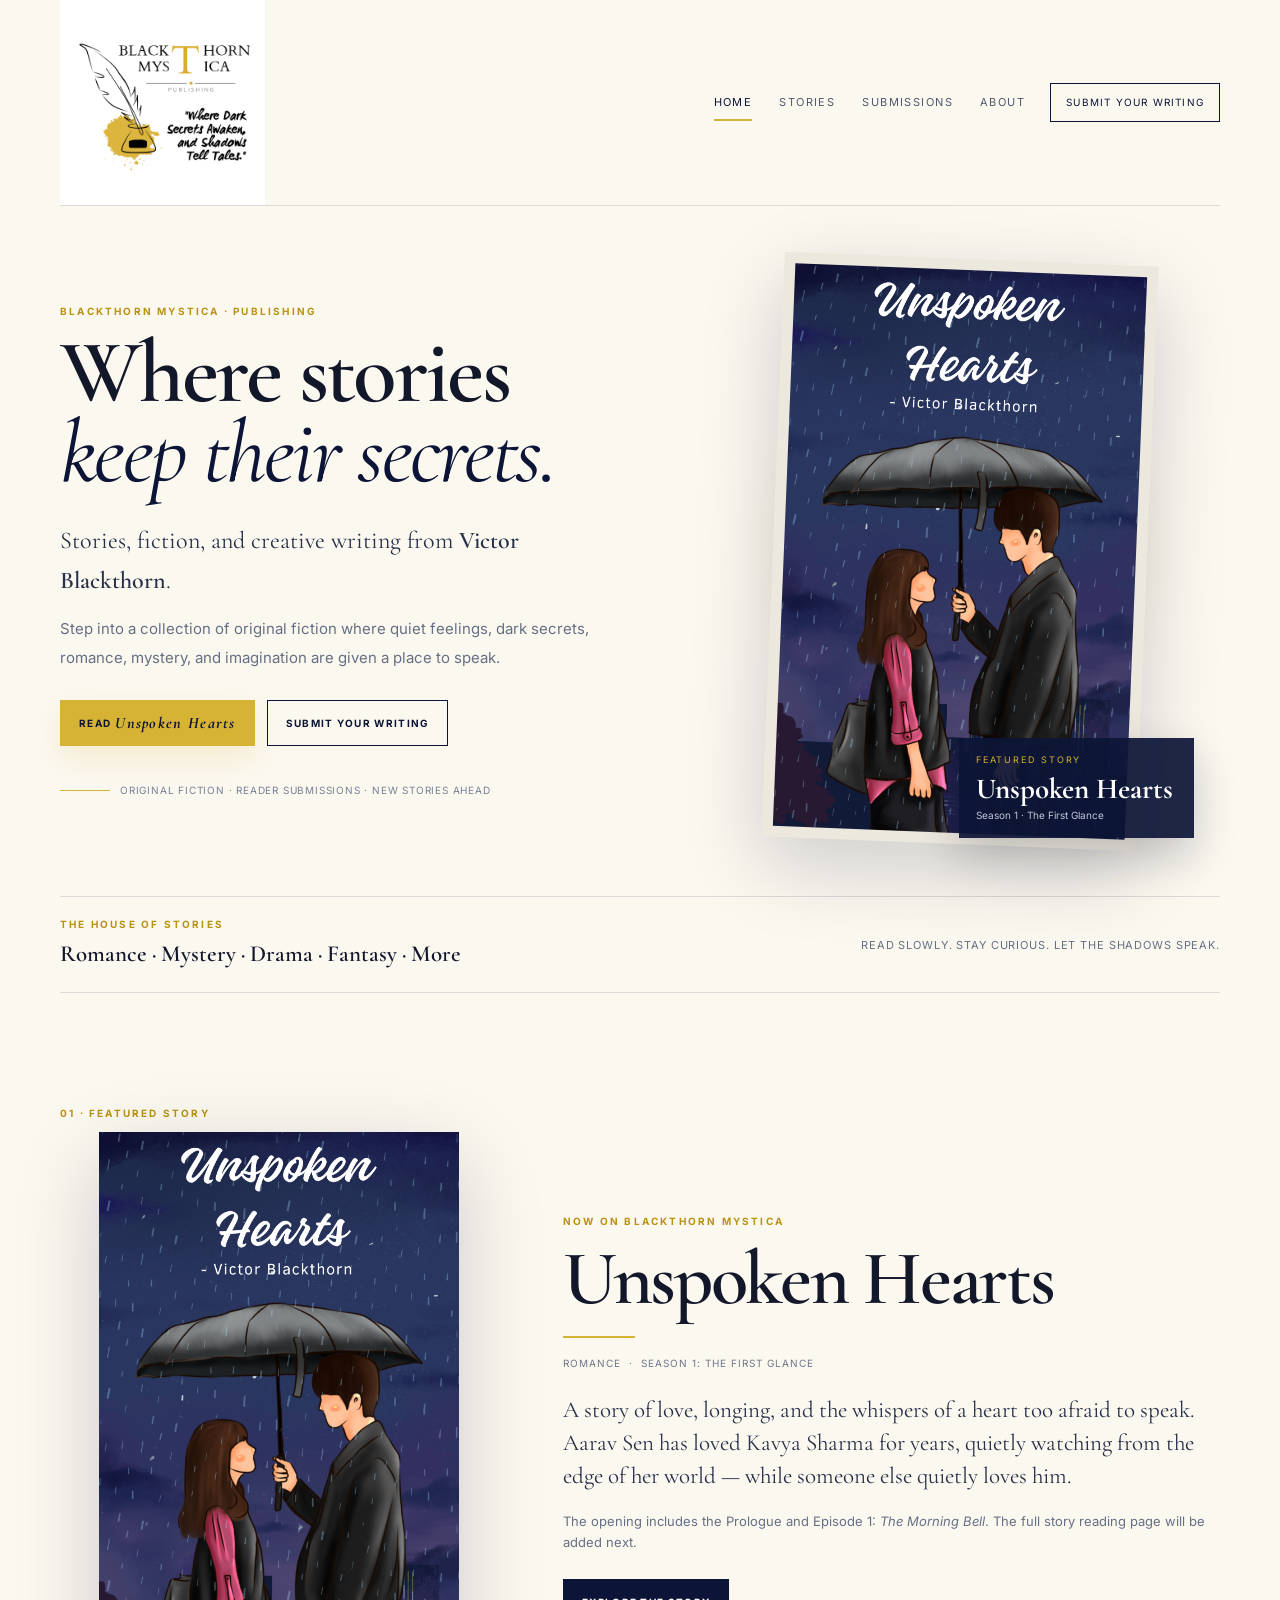
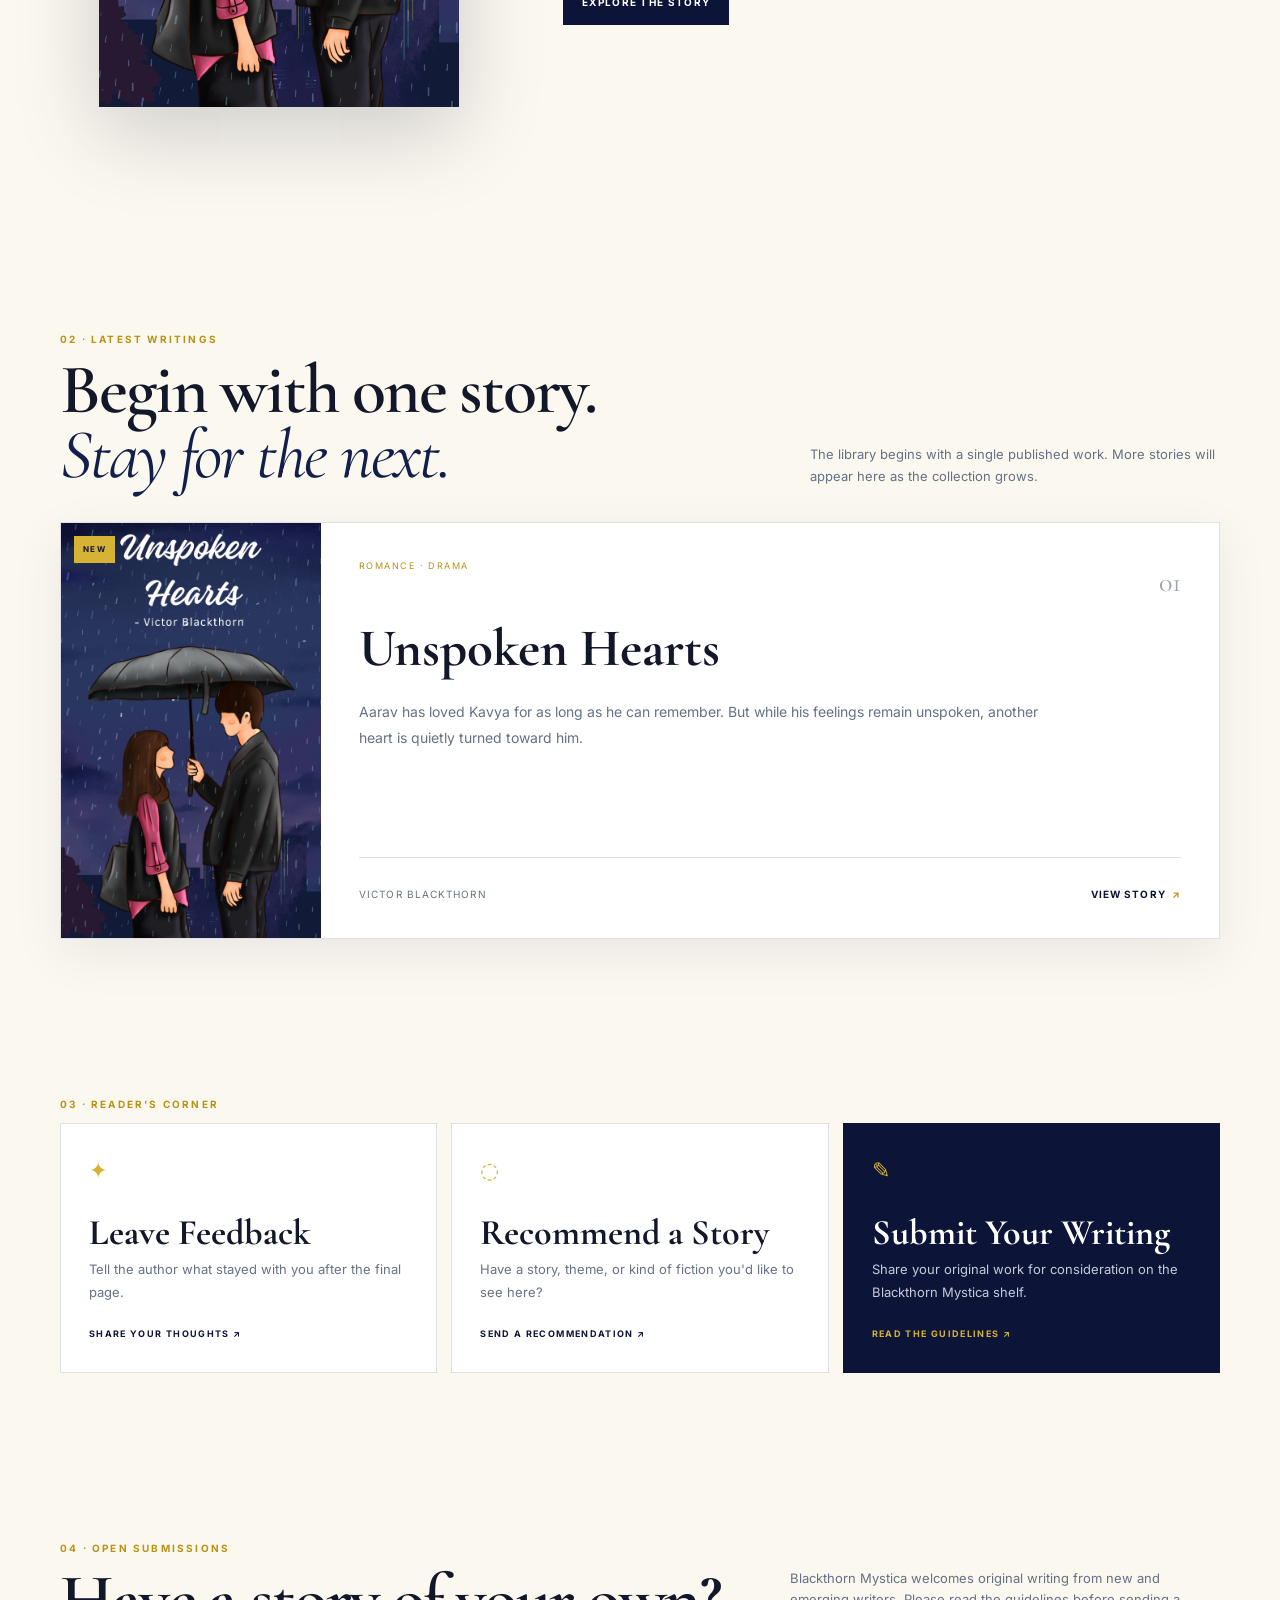
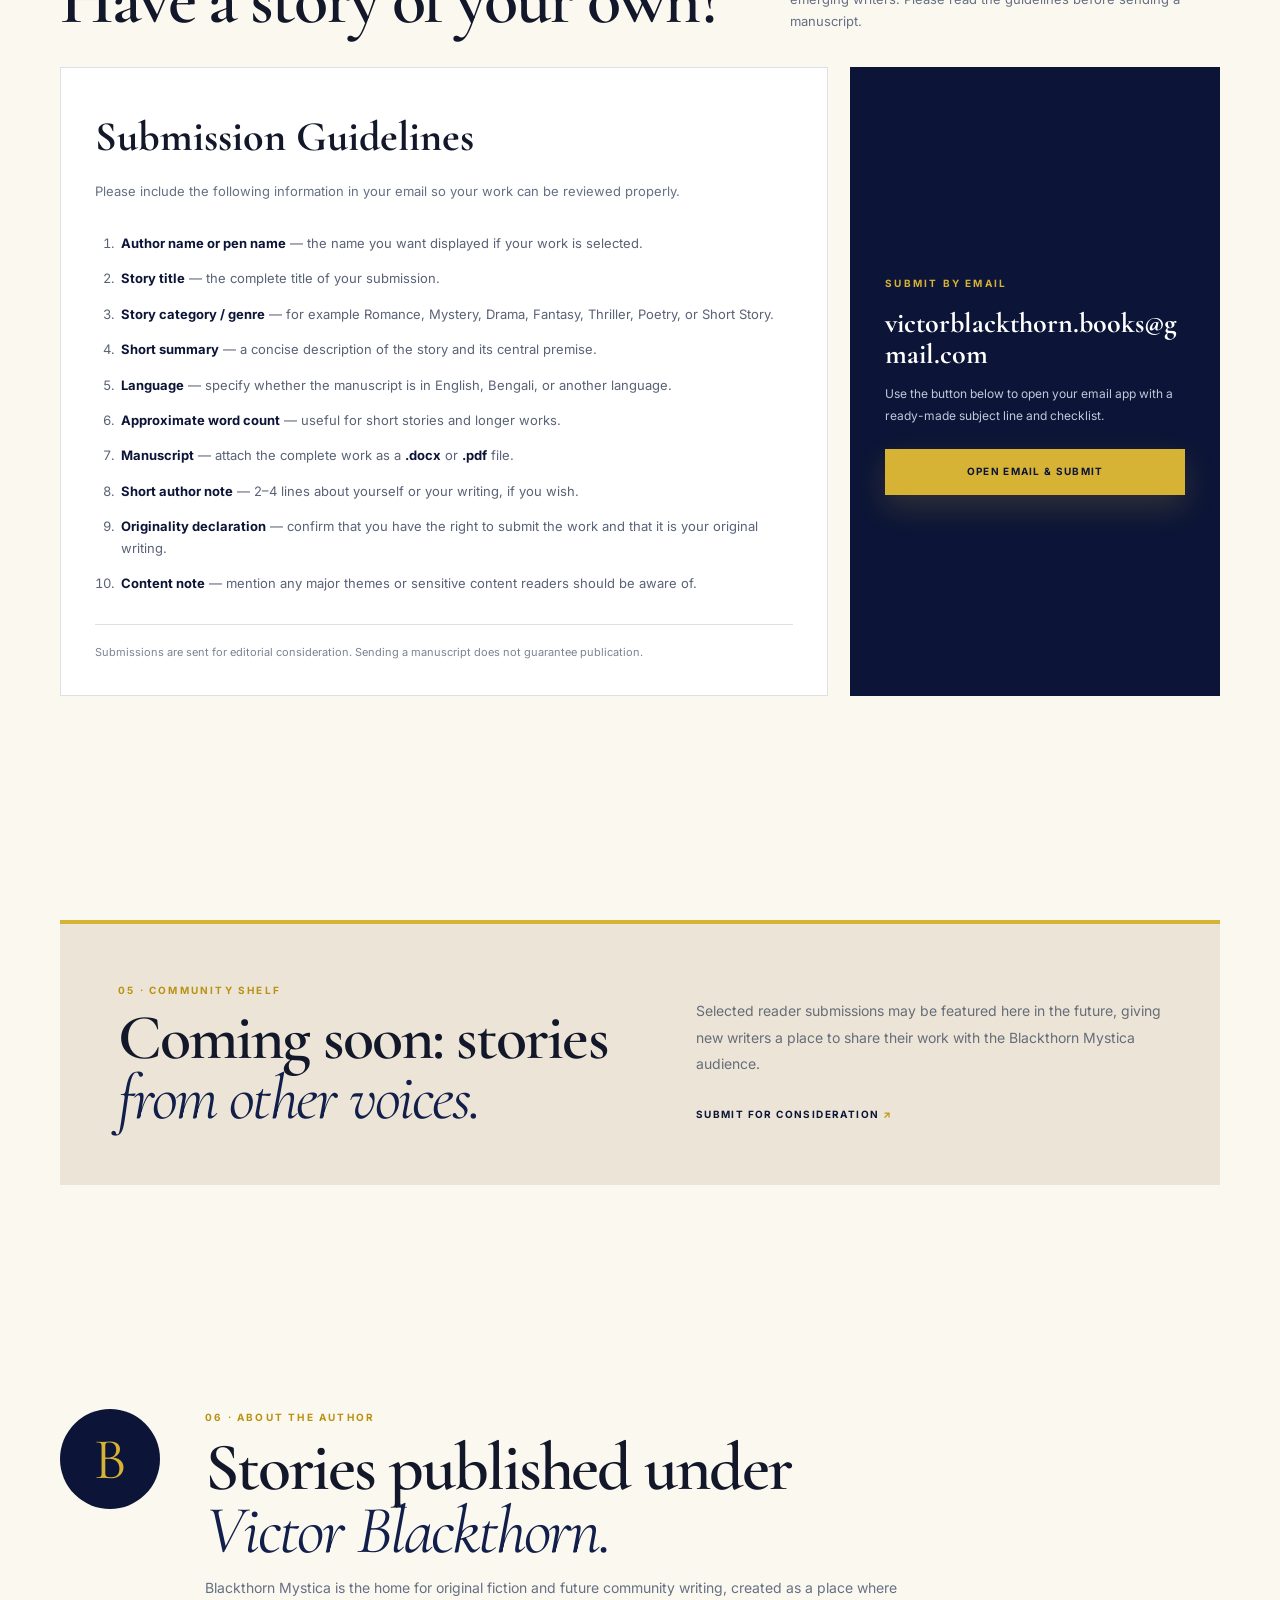
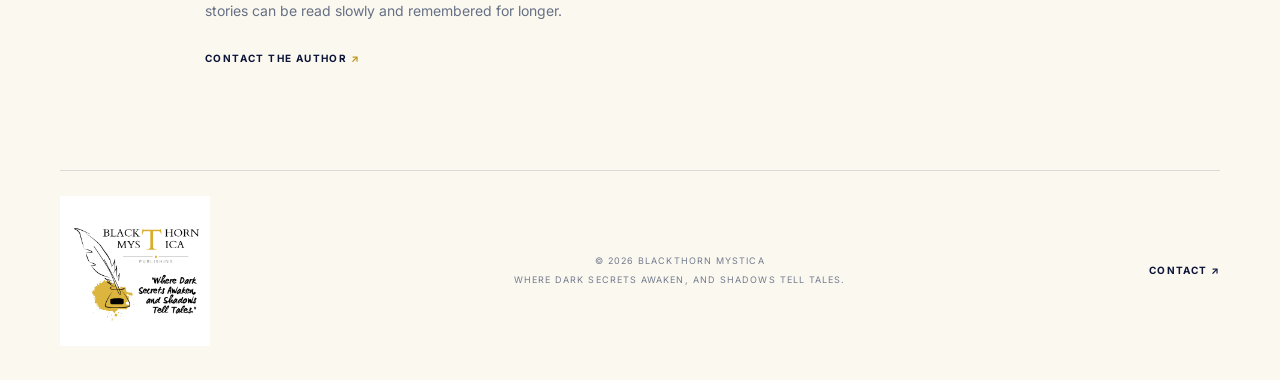
==== index.html @ 805237c1 "Update Blackthorn Mystica homepage" ====
<!DOCTYPE html>
<html lang="en">
<head>
  <meta charset="UTF-8" />
  <meta name="viewport" content="width=device-width, initial-scale=1.0" />
  <meta name="description" content="Blackthorn Mystica — original fiction, creative writing, and stories by Victor Blackthorn." />
  <meta name="theme-color" content="#0c1537" />
  <title>Blackthorn Mystica — Stories by Victor Blackthorn</title>
  <link rel="preconnect" href="https://fonts.googleapis.com">
  <link rel="preconnect" href="https://fonts.gstatic.com" crossorigin>
  <link href="https://fonts.googleapis.com/css2?family=Cinzel:wght@500;600;700&family=Cormorant+Garamond:wght@400;500;600;700&family=Inter:wght@400;500;600;700&family=Parisienne&display=swap" rel="stylesheet">
  <link rel="stylesheet" href="style.css" />
</head>
<body>
  <div class="site-shell">
    <header class="site-header" id="home">
      <a class="brand" href="#home" aria-label="Blackthorn Mystica home">
        <img src="blackthorn-mystica-logo.png" alt="Blackthorn Mystica Publishing logo" />
      </a>

      <nav class="nav" aria-label="Primary navigation">
        <a class="active" href="#home">Home</a>
        <a href="#stories">Stories</a>
        <a href="#submissions">Submissions</a>
        <a href="#about">About</a>
      </nav>

      <a class="header-cta" href="#submissions">Submit Your Writing</a>
      <button class="nav-toggle" aria-label="Open menu" aria-expanded="false">☰</button>
    </header>

    <main>
      <section class="hero section-wide">
        <div class="hero-copy">
          <p class="eyebrow">BLACKTHORN MYSTICA · PUBLISHING</p>
          <h1>Where stories<br><em>keep their secrets.</em></h1>
          <p class="hero-tagline">Stories, fiction, and creative writing from <strong>Victor Blackthorn</strong>.</p>
          <p class="hero-text">
            Step into a collection of original fiction where quiet feelings, dark secrets,
            romance, mystery, and imagination are given a place to speak.
          </p>
          <div class="hero-actions">
            <a class="button button-gold" href="#featured">Read <em>Unspoken Hearts</em></a>
            <a class="button button-outline" href="#submissions">Submit Your Writing</a>
          </div>
          <div class="hero-note">
            <span class="note-line"></span>
            <span>Original fiction · Reader submissions · New stories ahead</span>
          </div>
        </div>

        <div class="hero-cover-wrap" aria-label="Unspoken Hearts cover">
          <div class="cover-glow"></div>
          <div class="cover-frame">
            <img src="unspoken-hearts-cover.png" alt="Cover artwork for Unspoken Hearts by Victor Blackthorn" />
          </div>
          <div class="cover-caption">
            <span class="chapter-label">FEATURED STORY</span>
            <strong>Unspoken Hearts</strong>
            <span>Season 1 · The First Glance</span>
          </div>
        </div>
      </section>

      <section class="intro-strip section-wide">
        <div>
          <span class="strip-label">THE HOUSE OF STORIES</span>
          <strong>Romance · Mystery · Drama · Fantasy · More</strong>
        </div>
        <p>Read slowly. Stay curious. Let the shadows speak.</p>
      </section>

      <section class="section" id="featured">
        <div class="section-kicker">01 · Featured Story</div>
        <div class="featured-grid">
          <div class="featured-image">
            <img src="unspoken-hearts-cover.png" alt="Unspoken Hearts cover" />
          </div>
          <div class="featured-copy-block">
            <p class="eyebrow">Now on Blackthorn Mystica</p>
            <h2>Unspoken Hearts</h2>
            <div class="story-meta"><span>Romance</span><span>·</span><span>Season 1: The First Glance</span></div>
            <p class="lead">
              A story of love, longing, and the whispers of a heart too afraid to speak.
              Aarav Sen has loved Kavya Sharma for years, quietly watching from the edge of
              her world — while someone else quietly loves him.
            </p>
            <p class="small-copy">
              The opening includes the Prologue and Episode 1: <em>The Morning Bell</em>.
              The full story reading page will be added next.
            </p>
            <a class="button button-navy" href="#stories">Explore the story</a>
          </div>
        </div>
      </section>

      <section class="section" id="stories">
        <div class="section-heading">
          <div>
            <div class="section-kicker">02 · Latest Writings</div>
            <h2>Begin with one story.<br><em>Stay for the next.</em></h2>
          </div>
          <p class="section-intro">The library begins with a single published work. More stories will appear here as the collection grows.</p>
        </div>

        <article class="story-card">
          <div class="story-card-image">
            <img src="unspoken-hearts-cover.png" alt="Unspoken Hearts cover" />
            <span class="new-badge">NEW</span>
          </div>
          <div class="story-card-content">
            <div class="story-card-top">
              <span class="genre-pill">Romance · Drama</span>
              <span class="story-index">01</span>
            </div>
            <h3>Unspoken Hearts</h3>
            <p class="story-card-summary">
              Aarav has loved Kavya for as long as he can remember. But while his feelings remain
              unspoken, another heart is quietly turned toward him.
            </p>
            <div class="story-card-bottom">
              <span>Victor Blackthorn</span>
              <a href="#featured" class="read-link">View story <span>↗</span></a>
            </div>
          </div>
        </article>
      </section>

      <section class="reader-corner section">
        <div class="section-kicker">03 · Reader's Corner</div>
        <div class="corner-grid">
          <a class="corner-card" href="#submissions">
            <span class="corner-icon">✦</span>
            <h3>Leave Feedback</h3>
            <p>Tell the author what stayed with you after the final page.</p>
            <span class="corner-link">Share your thoughts ↗</span>
          </a>
          <a class="corner-card" href="mailto:victorblackthorn.books@gmail.com?subject=Story Recommendation — Blackthorn Mystica">
            <span class="corner-icon">◌</span>
            <h3>Recommend a Story</h3>
            <p>Have a story, theme, or kind of fiction you'd like to see here?</p>
            <span class="corner-link">Send a recommendation ↗</span>
          </a>
          <a class="corner-card featured-corner" href="#submissions">
            <span class="corner-icon">✎</span>
            <h3>Submit Your Writing</h3>
            <p>Share your original work for consideration on the Blackthorn Mystica shelf.</p>
            <span class="corner-link">Read the guidelines ↗</span>
          </a>
        </div>
      </section>

      <section class="submission-section section" id="submissions">
        <div class="submission-heading">
          <div>
            <div class="section-kicker">04 · Open Submissions</div>
            <h2>Have a story of your own?</h2>
          </div>
          <p>Blackthorn Mystica welcomes original writing from new and emerging writers. Please read the guidelines before sending a manuscript.</p>
        </div>

        <div class="submission-panel">
          <div class="guidelines">
            <h3>Submission Guidelines</h3>
            <p class="guidelines-intro">Please include the following information in your email so your work can be reviewed properly.</p>
            <ol>
              <li><strong>Author name or pen name</strong> — the name you want displayed if your work is selected.</li>
              <li><strong>Story title</strong> — the complete title of your submission.</li>
              <li><strong>Story category / genre</strong> — for example Romance, Mystery, Drama, Fantasy, Thriller, Poetry, or Short Story.</li>
              <li><strong>Short summary</strong> — a concise description of the story and its central premise.</li>
              <li><strong>Language</strong> — specify whether the manuscript is in English, Bengali, or another language.</li>
              <li><strong>Approximate word count</strong> — useful for short stories and longer works.</li>
              <li><strong>Manuscript</strong> — attach the complete work as a <strong>.docx</strong> or <strong>.pdf</strong> file.</li>
              <li><strong>Short author note</strong> — 2–4 lines about yourself or your writing, if you wish.</li>
              <li><strong>Originality declaration</strong> — confirm that you have the right to submit the work and that it is your original writing.</li>
              <li><strong>Content note</strong> — mention any major themes or sensitive content readers should be aware of.</li>
            </ol>
            <p class="submission-note">Submissions are sent for editorial consideration. Sending a manuscript does not guarantee publication.</p>
          </div>
          <div class="submission-action">
            <div class="mail-card">
              <span class="mail-label">SUBMIT BY EMAIL</span>
              <strong>victorblackthorn.books@gmail.com</strong>
              <p>Use the button below to open your email app with a ready-made subject line and checklist.</p>
              <a class="button button-gold wide" href="mailto:victorblackthorn.books@gmail.com?subject=Story Submission — Blackthorn Mystica&body=Author / Pen Name:%0D%0AStory Title:%0D%0AGenre / Category:%0D%0ALanguage:%0D%0AApprox. Word Count:%0D%0AShort Summary:%0D%0AShort Author Note:%0D%0AOriginality Declaration: I confirm that this is my original work and that I have the right to submit it.%0D%0AContent Note (if applicable):%0D%0A%0D%0AAttachment: Please attach your complete manuscript as a DOCX or PDF file.">Open Email & Submit</a>
            </div>
          </div>
        </div>
      </section>

      <section class="community section">
        <div class="community-card">
          <div>
            <div class="section-kicker">05 · Community Shelf</div>
            <h2>Coming soon: stories<br><em>from other voices.</em></h2>
          </div>
          <div>
            <p>
              Selected reader submissions may be featured here in the future, giving new writers
              a place to share their work with the Blackthorn Mystica audience.
            </p>
            <a class="text-link-dark" href="#submissions">Submit for consideration <span>↗</span></a>
          </div>
        </div>
      </section>

      <section class="about-section section" id="about">
        <div class="about-mark">B</div>
        <div>
          <div class="section-kicker">06 · About the Author</div>
          <h2>Stories published under<br><em>Victor Blackthorn.</em></h2>
          <p>
            Blackthorn Mystica is the home for original fiction and future community writing,
            created as a place where stories can be read slowly and remembered for longer.
          </p>
          <a class="text-link-dark" href="mailto:victorblackthorn.books@gmail.com">Contact the author <span>↗</span></a>
        </div>
      </section>
    </main>

    <footer class="footer section-wide">
      <div class="footer-brand">
        <img src="blackthorn-mystica-logo.png" alt="Blackthorn Mystica" />
      </div>
      <div class="footer-copy">
        <span>© <span id="year"></span> Blackthorn Mystica</span>
        <span>Where dark secrets awaken, and shadows tell tales.</span>
      </div>
      <a href="mailto:victorblackthorn.books@gmail.com">Contact ↗</a>
    </footer>
  </div>

  <script src="script.js"></script>
</body>
</html>
---- style.css ----
:root {
  --navy: #0c1537;
  --navy-2: #121f4b;
  --navy-3: #17275b;
  --gold: #d6b235;
  --gold-deep: #b99213;
  --cream: #f6f1e5;
  --paper: #fbf8f0;
  --ink: #13172a;
  --muted: #667084;
  --line: rgba(12, 21, 55, 0.13);
  --white: #fffdfa;
  --shadow: 0 26px 80px rgba(8, 13, 35, 0.18);
  --serif: "Cormorant Garamond", Georgia, serif;
  --sans: "Inter", Arial, sans-serif;
  --display: "Cinzel", Georgia, serif;
  --script: "Parisienne", cursive;
}

* { box-sizing: border-box; }
html { scroll-behavior: smooth; }
body {
  margin: 0;
  background: var(--paper);
  color: var(--ink);
  font-family: var(--sans);
  line-height: 1.65;
}
img { max-width: 100%; display: block; }
a { color: inherit; text-decoration: none; }
button, input { font: inherit; }

.site-shell { min-height: 100vh; overflow-x: hidden; }
.section-wide, .section { width: min(1160px, calc(100% - 40px)); margin-inline: auto; }
.section { padding-block: 112px; }

.site-header {
  width: min(1160px, calc(100% - 40px));
  margin: 0 auto;
  min-height: 92px;
  display: flex;
  align-items: center;
  gap: 25px;
  border-bottom: 1px solid var(--line);
}
.brand { width: 205px; flex: 0 0 205px; }
.brand img { width: 100%; height: auto; }
.nav { margin-left: auto; display: flex; gap: 27px; align-items: center; }
.nav a {
  position: relative;
  padding: 9px 0;
  font-size: 11px;
  letter-spacing: .13em;
  text-transform: uppercase;
  color: #50596d;
}
.nav a::after {
  content: ""; position: absolute; left: 0; bottom: 0; width: 0; height: 2px;
  background: var(--gold); transition: width .2s ease;
}
.nav a:hover::after, .nav a.active::after { width: 100%; }
.nav a.active { color: var(--navy); }
.header-cta {
  border: 1px solid var(--navy); color: var(--navy); padding: 10px 15px; font-size: 10px;
  letter-spacing: .12em; text-transform: uppercase; transition: .2s ease;
}
.header-cta:hover { background: var(--navy); color: white; }
.nav-toggle { display: none; margin-left: auto; border: 0; background: none; color: var(--navy); font-size: 25px; cursor: pointer; }

.hero {
  min-height: 690px;
  display: grid;
  grid-template-columns: 1.05fr .95fr;
  gap: 65px;
  align-items: center;
}
.hero-copy { padding-block: 70px; }
.eyebrow, .section-kicker, .strip-label, .mail-label {
  font-size: 10px; font-weight: 700; letter-spacing: .22em; text-transform: uppercase;
}
.eyebrow { color: var(--gold-deep); margin: 0 0 13px; }
.hero h1 {
  margin: 0;
  max-width: 700px;
  font-family: var(--serif);
  font-size: clamp(58px, 7vw, 94px);
  font-weight: 600;
  line-height: .9;
  letter-spacing: -.03em;
}
.hero h1 em { color: var(--navy); font-weight: 400; }
.hero-tagline { margin: 27px 0 0; font-family: var(--serif); font-size: 24px; color: #28304a; }
.hero-tagline strong { font-weight: 600; }
.hero-text { margin: 15px 0 0; max-width: 650px; color: var(--muted); font-size: 15px; line-height: 1.9; }
.hero-actions { display: flex; flex-wrap: wrap; gap: 12px; margin-top: 28px; }
.button {
  display: inline-flex; align-items: center; justify-content: center; min-height: 46px; padding: 0 18px;
  border: 1px solid transparent; font-size: 10px; font-weight: 700; letter-spacing: .13em;
  text-transform: uppercase; transition: transform .2s ease, box-shadow .2s ease, background .2s ease;
}
.button:hover { transform: translateY(-2px); }
.button em { font-family: var(--serif); text-transform: none; font-size: 16px; margin-left: 4px; }
.button-gold { background: var(--gold); color: var(--navy); box-shadow: 0 12px 30px rgba(214,178,53,.18); }
.button-gold:hover { background: #e4c34c; box-shadow: 0 16px 36px rgba(214,178,53,.25); }
.button-outline { border-color: var(--navy); color: var(--navy); background: transparent; }
.button-outline:hover { background: var(--navy); color: white; }
.button-navy { background: var(--navy); color: white; }
.wide { width: 100%; }
.hero-note { margin-top: 36px; display: flex; align-items: center; gap: 10px; color: #788093; font-size: 10px; letter-spacing: .08em; text-transform: uppercase; }
.note-line { width: 50px; height: 1px; background: var(--gold); }

.hero-cover-wrap { position: relative; display: grid; place-items: center; min-height: 610px; }
.cover-glow {
  position: absolute; width: 460px; height: 520px; background: radial-gradient(circle, rgba(214,178,53,.22), transparent 64%);
}
.cover-frame {
  position: relative; width: min(375px, 72%); transform: rotate(2.3deg);
  padding: 11px; background: #ede8dd; box-shadow: var(--shadow);
}
.cover-frame img { width: 100%; aspect-ratio: 1283 / 2048; object-fit: cover; }
.cover-caption {
  position: absolute; right: 5%; bottom: 18px; width: 235px; padding: 15px 17px;
  background: rgba(12,21,55,.92); color: white; box-shadow: 0 18px 45px rgba(8,13,35,.2);
}
.chapter-label { display: block; color: var(--gold); font-size: 9px; letter-spacing: .2em; }
.cover-caption strong { display: block; margin-top: 6px; font-family: var(--serif); font-size: 29px; line-height: 1; }
.cover-caption span:last-child { display: block; margin-top: 4px; color: #bdc6da; font-size: 10px; }

.intro-strip {
  display: flex; align-items: center; justify-content: space-between; gap: 40px;
  padding: 19px 0; border-top: 1px solid var(--line); border-bottom: 1px solid var(--line);
}
.strip-label { display: block; color: var(--gold-deep); margin-bottom: 3px; }
.intro-strip strong { font-family: var(--serif); font-size: 23px; font-weight: 600; }
.intro-strip p { margin: 0; color: var(--muted); font-size: 11px; letter-spacing: .08em; text-transform: uppercase; text-align: right; }

.section-kicker { color: var(--gold-deep); margin-bottom: 10px; }
.featured-grid { display: grid; grid-template-columns: .8fr 1.2fr; gap: 65px; align-items: center; }
.featured-image { width: min(100%, 360px); margin-inline: auto; box-shadow: var(--shadow); }
.featured-image img { width: 100%; }
.featured-copy-block h2, .section-heading h2, .submission-heading h2, .community h2, .about-section h2 {
  margin: 0; font-family: var(--serif); font-weight: 600; line-height: .93; letter-spacing: -.03em;
}
.featured-copy-block h2 { font-size: clamp(58px, 6vw, 82px); }
.featured-copy-block h2::after {
  content: ""; display: block; width: 72px; height: 2px; margin: 22px 0 17px; background: var(--gold);
}
.story-meta { display: flex; gap: 8px; align-items: center; flex-wrap: wrap; color: #6e7689; font-size: 10px; text-transform: uppercase; letter-spacing: .1em; }
.lead { margin: 22px 0 0; font-family: var(--serif); font-size: 23px; line-height: 1.45; color: #29314a; max-width: 700px; }
.small-copy { color: var(--muted); font-size: 13px; max-width: 700px; margin: 17px 0 26px; }

.section-heading { display: flex; justify-content: space-between; align-items: end; gap: 40px; margin-bottom: 35px; }
.section-heading h2 { font-size: clamp(50px, 5.5vw, 70px); }
.section-heading h2 em, .community h2 em, .about-section h2 em { color: var(--navy-2); font-weight: 400; }
.section-intro { max-width: 410px; margin: 0; color: var(--muted); font-size: 13px; }
.story-card {
  display: grid; grid-template-columns: 260px 1fr; background: white; border: 1px solid var(--line); box-shadow: 0 15px 50px rgba(12,21,55,.07);
}
.story-card-image { position: relative; background: var(--navy); }
.story-card-image img { width: 100%; height: 100%; object-fit: cover; }
.new-badge { position: absolute; top: 13px; left: 13px; padding: 7px 9px; background: var(--gold); color: var(--navy); font-size: 8px; font-weight: 700; letter-spacing: .18em; }
.story-card-content { padding: 36px 38px; display: flex; flex-direction: column; min-height: 360px; }
.story-card-top { display: flex; justify-content: space-between; gap: 15px; }
.genre-pill { color: var(--gold-deep); font-size: 9px; text-transform: uppercase; letter-spacing: .16em; }
.story-index { color: #9ba2b1; font-family: var(--serif); font-size: 28px; }
.story-card h3 { margin: 20px 0 12px; font-family: var(--serif); font-size: 53px; line-height: .9; }
.story-card-summary { max-width: 690px; color: var(--muted); font-size: 14px; line-height: 1.85; }
.story-card-bottom { margin-top: auto; padding-top: 28px; border-top: 1px solid var(--line); display: flex; justify-content: space-between; align-items: center; gap: 15px; color: #6a7283; font-size: 10px; text-transform: uppercase; letter-spacing: .11em; }
.read-link { color: var(--navy); font-weight: 700; }
.read-link span { color: var(--gold-deep); margin-left: 3px; }

.reader-corner { padding-top: 45px; }
.corner-grid { display: grid; grid-template-columns: repeat(3, 1fr); gap: 14px; }
.corner-card { min-height: 240px; padding: 28px; border: 1px solid var(--line); background: white; transition: .2s ease; }
.corner-card:hover { transform: translateY(-4px); box-shadow: 0 18px 48px rgba(12,21,55,.08); }
.corner-card.featured-corner { background: var(--navy); color: white; border-color: var(--navy); }
.corner-icon { display: block; color: var(--gold); font-size: 22px; }
.corner-card h3 { margin: 28px 0 8px; font-family: var(--serif); font-size: 36px; line-height: .95; }
.corner-card p { margin: 0; color: #687186; font-size: 13px; line-height: 1.75; }
.featured-corner p { color: #c5cada; }
.corner-link { display: inline-block; margin-top: 23px; color: var(--navy); font-size: 9px; text-transform: uppercase; letter-spacing: .15em; font-weight: 700; }
.featured-corner .corner-link { color: var(--gold); }

.submission-section { padding-top: 55px; }
.submission-heading { display: flex; justify-content: space-between; gap: 40px; align-items: end; }
.submission-heading h2 { font-size: clamp(53px, 5.5vw, 72px); }
.submission-heading > p { max-width: 430px; color: var(--muted); font-size: 13px; margin: 0; }
.submission-panel { margin-top: 35px; display: grid; grid-template-columns: 1.35fr .65fr; gap: 22px; }
.guidelines, .submission-action { border: 1px solid var(--line); background: white; }
.guidelines { padding: 34px; }
.guidelines h3 { margin: 0; font-family: var(--serif); font-size: 42px; }
.guidelines-intro { color: var(--muted); margin: 10px 0 23px; font-size: 13px; }
.guidelines ol { margin: 0; padding-left: 22px; }
.guidelines li { padding: 7px 0 7px 4px; color: #596276; font-size: 13px; }
.guidelines strong { color: var(--navy); }
.submission-note { margin: 22px 0 0; padding-top: 18px; border-top: 1px solid var(--line); color: #7b8391; font-size: 11px; }
.submission-action { background: var(--navy); color: white; padding: 34px; display: flex; align-items: center; }
.mail-card { width: 100%; }
.mail-label { color: var(--gold); }
.mail-card strong { display: block; margin-top: 13px; font-family: var(--serif); font-size: 28px; line-height: 1.1; overflow-wrap: anywhere; }
.mail-card p { margin: 14px 0 22px; color: #c1c8da; font-size: 12px; line-height: 1.8; }

.community-card {
  display: grid; grid-template-columns: 1fr .9fr; gap: 60px; align-items: center;
  padding: 58px; background: #ece5d7; border-top: 4px solid var(--gold);
}
.community h2 { font-size: clamp(50px, 5vw, 68px); }
.community-card > div:last-child p { color: #666d78; font-size: 14px; line-height: 1.9; }
.text-link-dark { display: inline-block; margin-top: 14px; font-size: 10px; font-weight: 700; letter-spacing: .14em; text-transform: uppercase; color: var(--navy); }
.text-link-dark span { color: var(--gold-deep); }

.about-section { display: grid; grid-template-columns: 110px 1fr; gap: 35px; align-items: start; padding-bottom: 100px; }
.about-mark { width: 100px; height: 100px; border-radius: 50%; background: var(--navy); color: var(--gold); display: grid; place-items: center; font-family: var(--serif); font-size: 58px; }
.about-section h2 { font-size: clamp(52px, 5.3vw, 72px); }
.about-section p { max-width: 700px; color: var(--muted); font-size: 14px; }

.footer { padding-block: 25px 34px; border-top: 1px solid var(--line); display: flex; justify-content: space-between; align-items: center; gap: 25px; }
.footer-brand { width: 150px; }
.footer-copy { display: flex; flex-direction: column; gap: 4px; color: #737b8d; font-size: 9px; letter-spacing: .12em; text-transform: uppercase; text-align: center; }
.footer > a { color: var(--navy); font-size: 10px; text-transform: uppercase; letter-spacing: .12em; font-weight: 700; }

@media (max-width: 980px) {
  .site-header { position: relative; }
  .nav { display: none; position: absolute; left: 0; right: 0; top: 100%; z-index: 20; padding: 18px; border: 1px solid var(--line); background: var(--paper); flex-direction: column; align-items: stretch; gap: 3px; }
  .nav.open { display: flex; }
  .nav a { padding: 12px; }
  .header-cta { display: none; }
  .nav-toggle { display: block; }
  .hero { grid-template-columns: 1fr; padding-top: 45px; }
  .hero-cover-wrap { min-height: 560px; }
  .featured-grid { grid-template-columns: .75fr 1.25fr; gap: 40px; }
  .submission-panel { grid-template-columns: 1fr; }
  .story-card { grid-template-columns: 220px 1fr; }
}

@media (max-width: 700px) {
  .section-wide, .section, .site-header { width: min(100% - 28px, 1160px); }
  .section { padding-block: 78px; }
  .brand { width: 160px; flex-basis: 160px; }
  .hero { min-height: auto; gap: 15px; }
  .hero h1 { font-size: 55px; }
  .hero-tagline { font-size: 20px; }
  .hero-cover-wrap { min-height: 500px; }
  .cover-frame { width: 70%; }
  .cover-caption { width: 205px; right: 0; bottom: 3px; }
  .intro-strip, .section-heading, .submission-heading, .community-card { grid-template-columns: 1fr; display: grid; }
  .intro-strip p { text-align: left; }
  .featured-grid, .story-card, .corner-grid, .about-section { grid-template-columns: 1fr; }
  .featured-image { width: min(100%, 330px); }
  .story-card-image { max-height: 430px; }
  .story-card-content { min-height: auto; }
  .story-card h3 { font-size: 48px; }
  .community-card { gap: 12px; padding: 34px 27px; }
  .about-section { gap: 18px; }
  .footer { flex-direction: column; align-items: flex-start; }
  .footer-copy { text-align: left; }
}
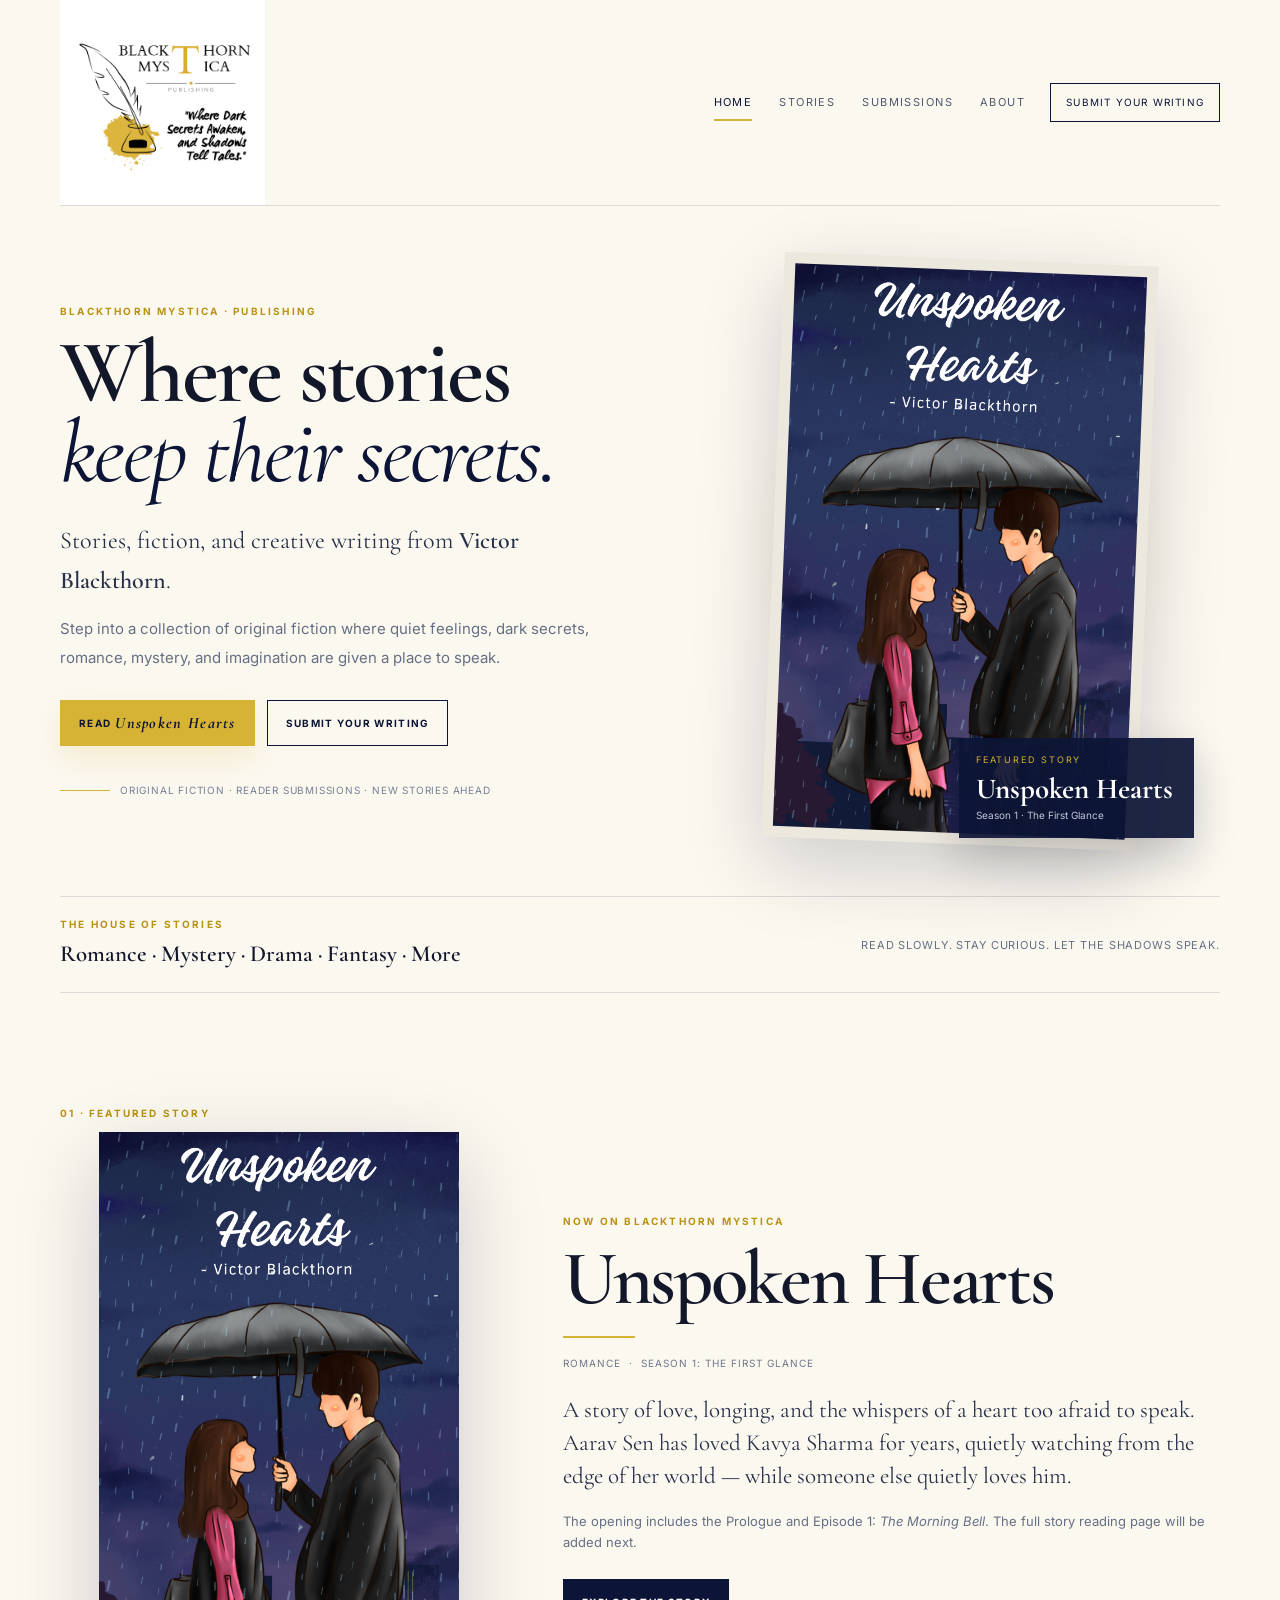
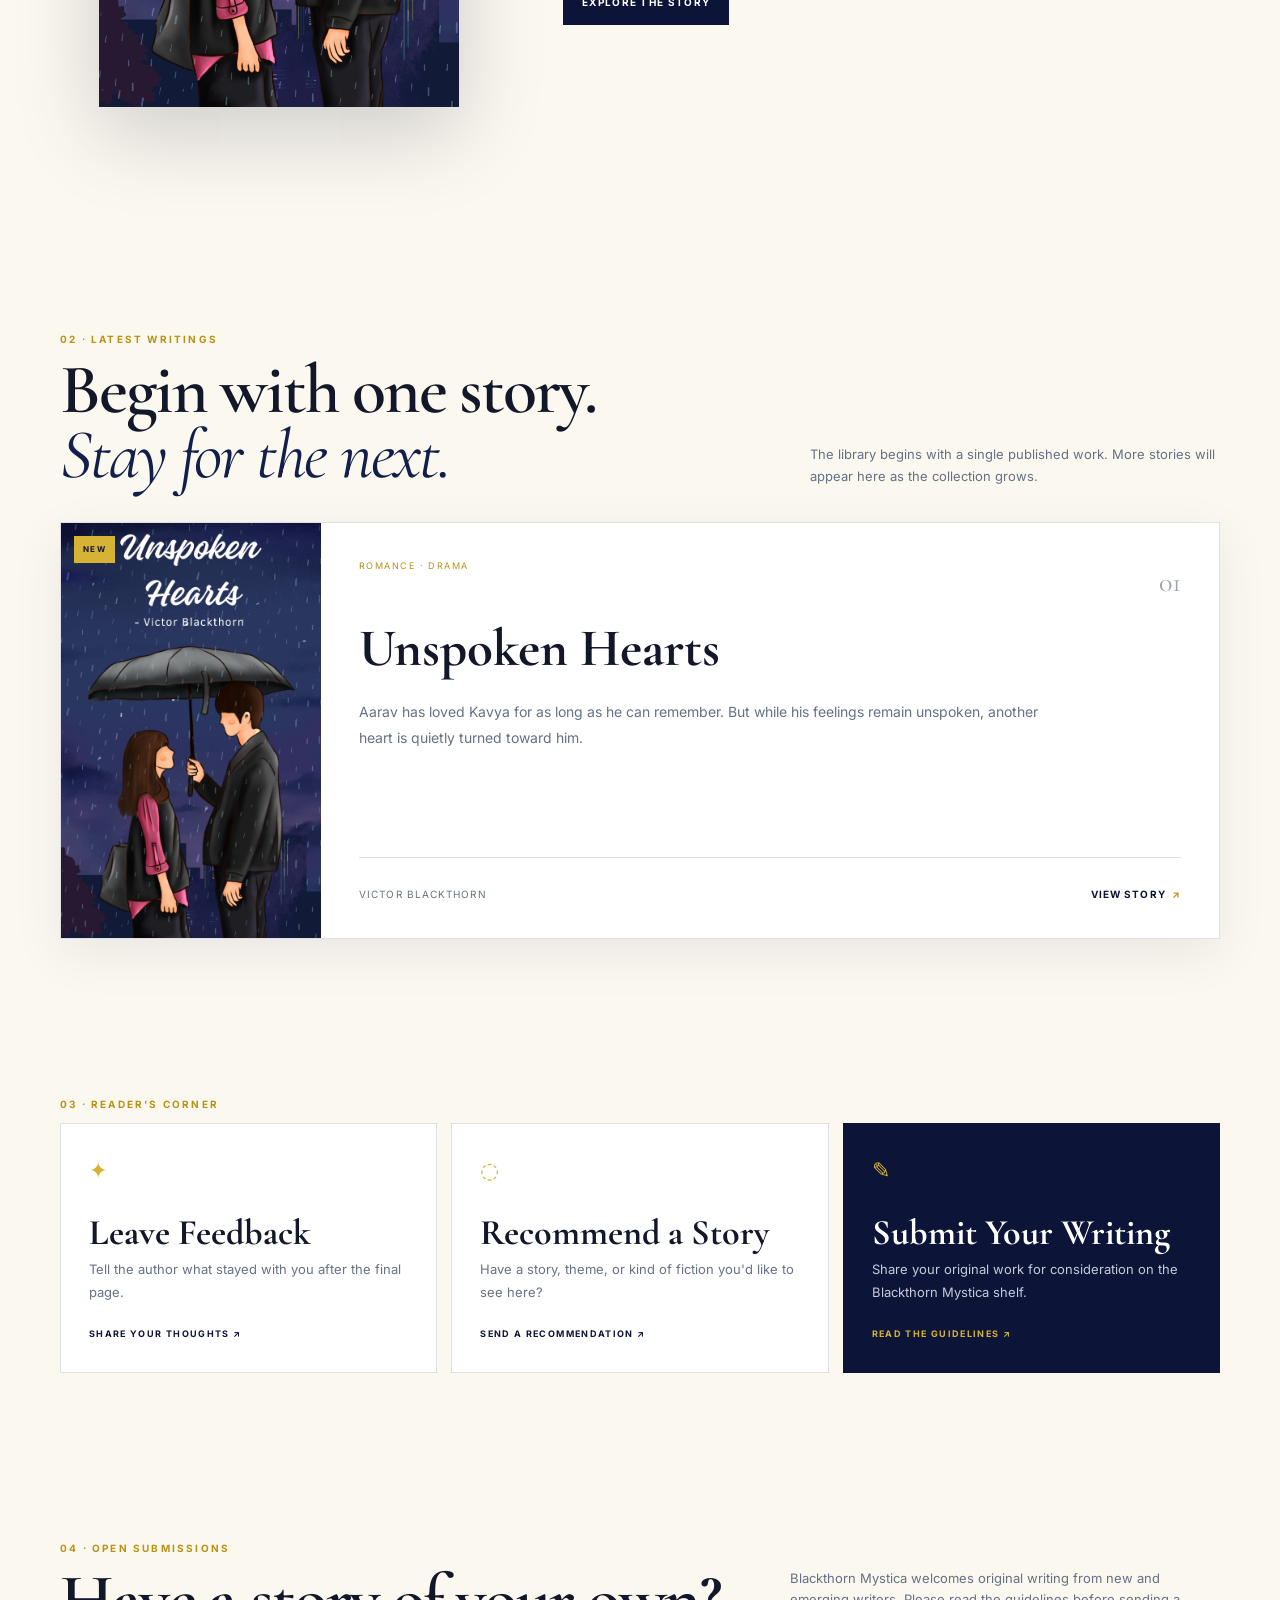
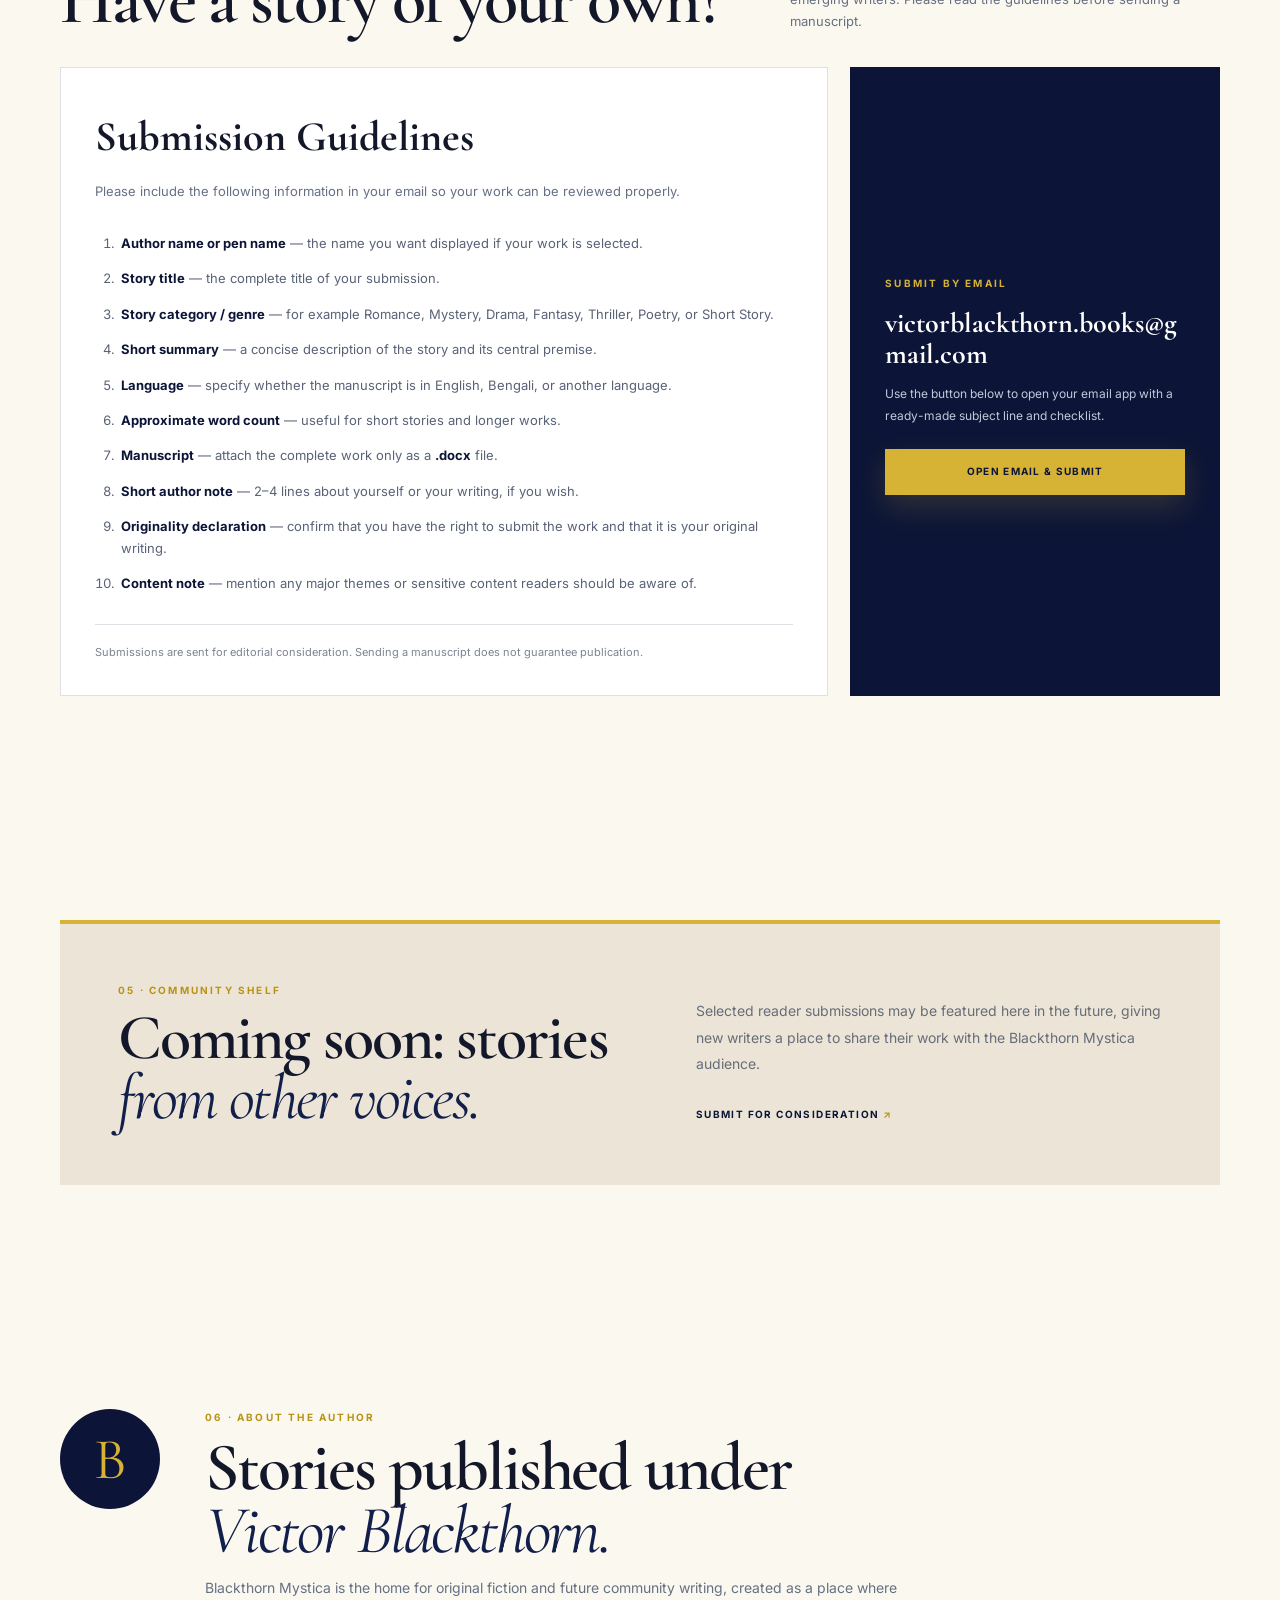
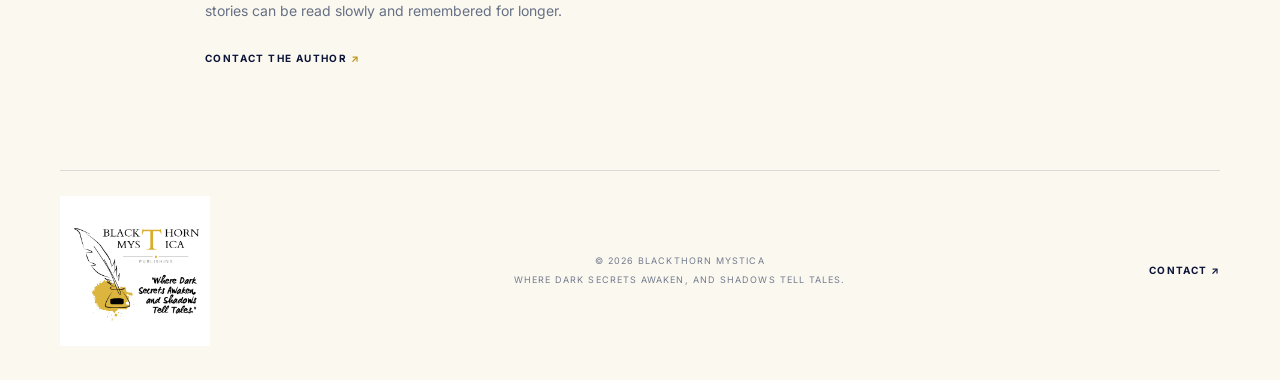
==== commit 572eb8d8: "Update Blackthorn Mystica homepage" ====
--- a/index.html
+++ b/index.html
@@ -170,7 +170,7 @@
               <li><strong>Short summary</strong> — a concise description of the story and its central premise.</li>
               <li><strong>Language</strong> — specify whether the manuscript is in English, Bengali, or another language.</li>
               <li><strong>Approximate word count</strong> — useful for short stories and longer works.</li>
-              <li><strong>Manuscript</strong> — attach the complete work as a <strong>.docx</strong> or <strong>.pdf</strong> file.</li>
+              <li><strong>Manuscript</strong> — attach the complete work only as a <strong>.docx</strong> file.</li>
               <li><strong>Short author note</strong> — 2–4 lines about yourself or your writing, if you wish.</li>
               <li><strong>Originality declaration</strong> — confirm that you have the right to submit the work and that it is your original writing.</li>
               <li><strong>Content note</strong> — mention any major themes or sensitive content readers should be aware of.</li>
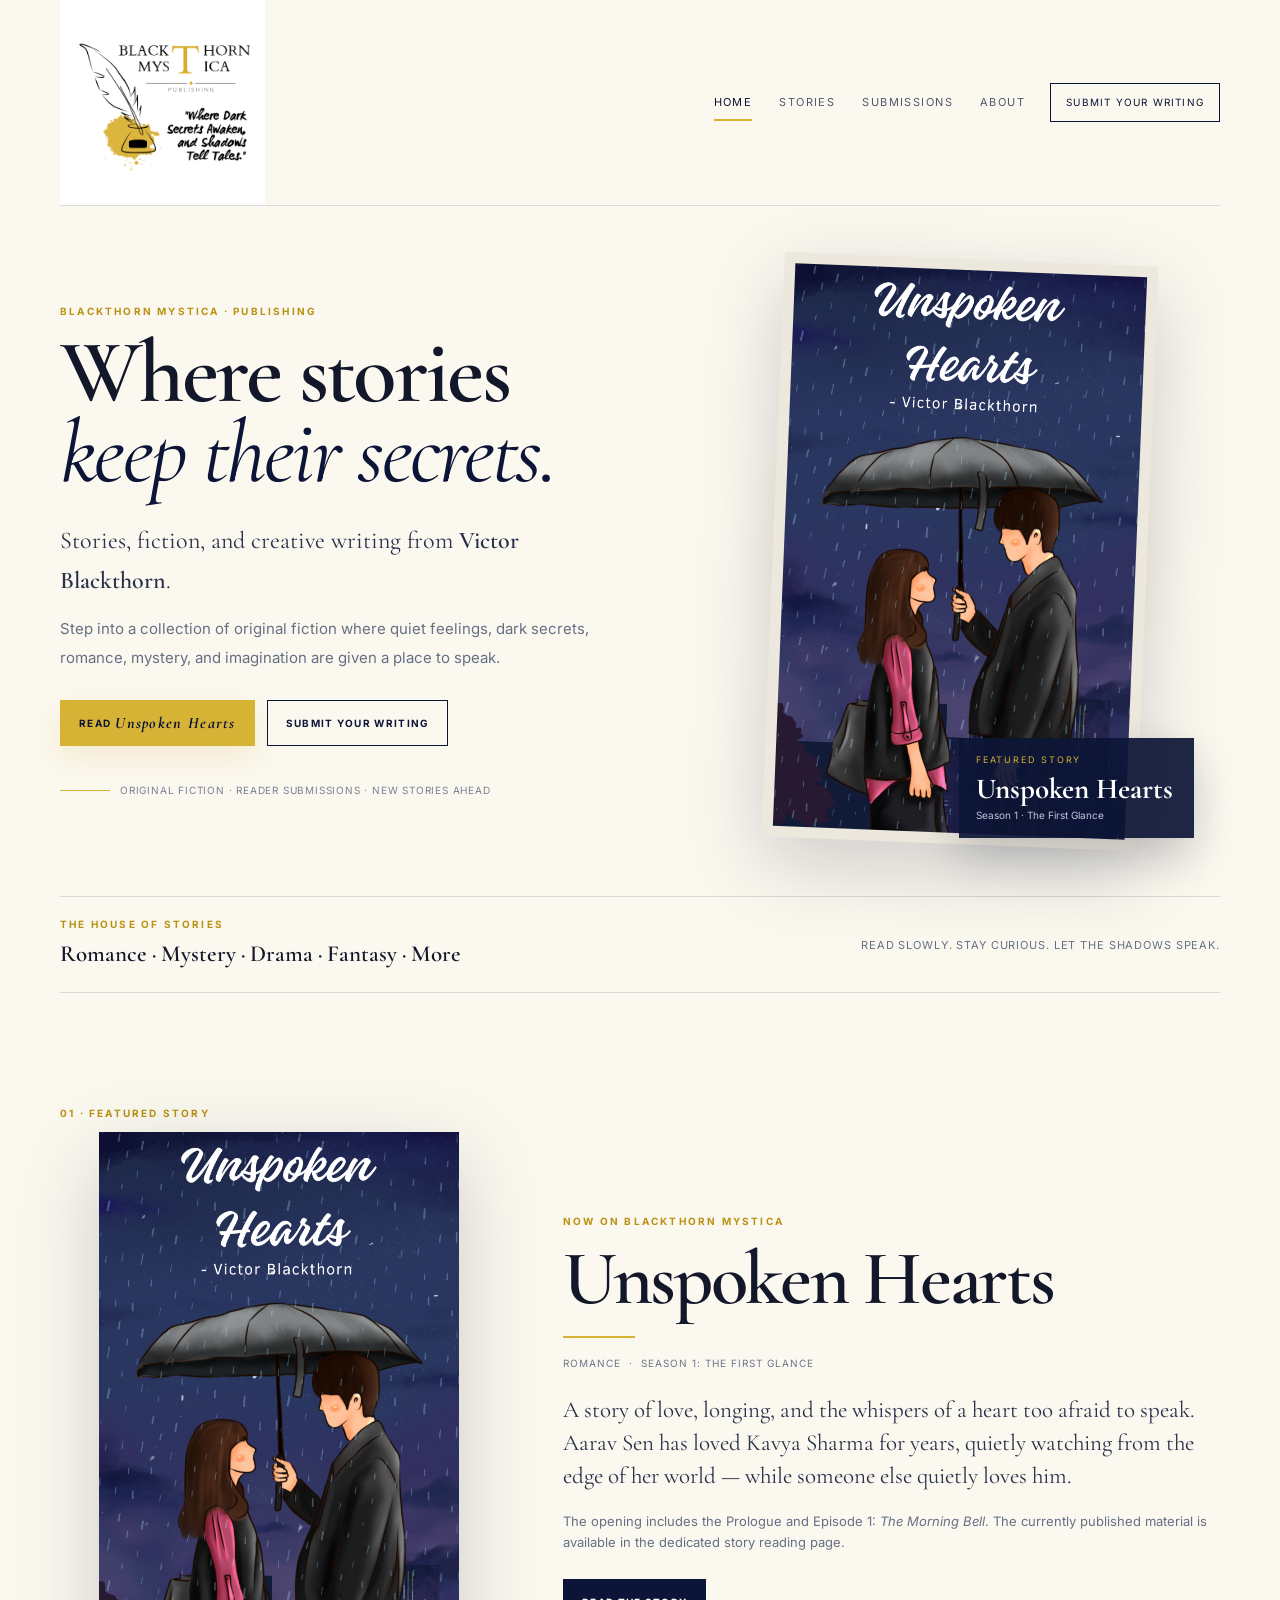
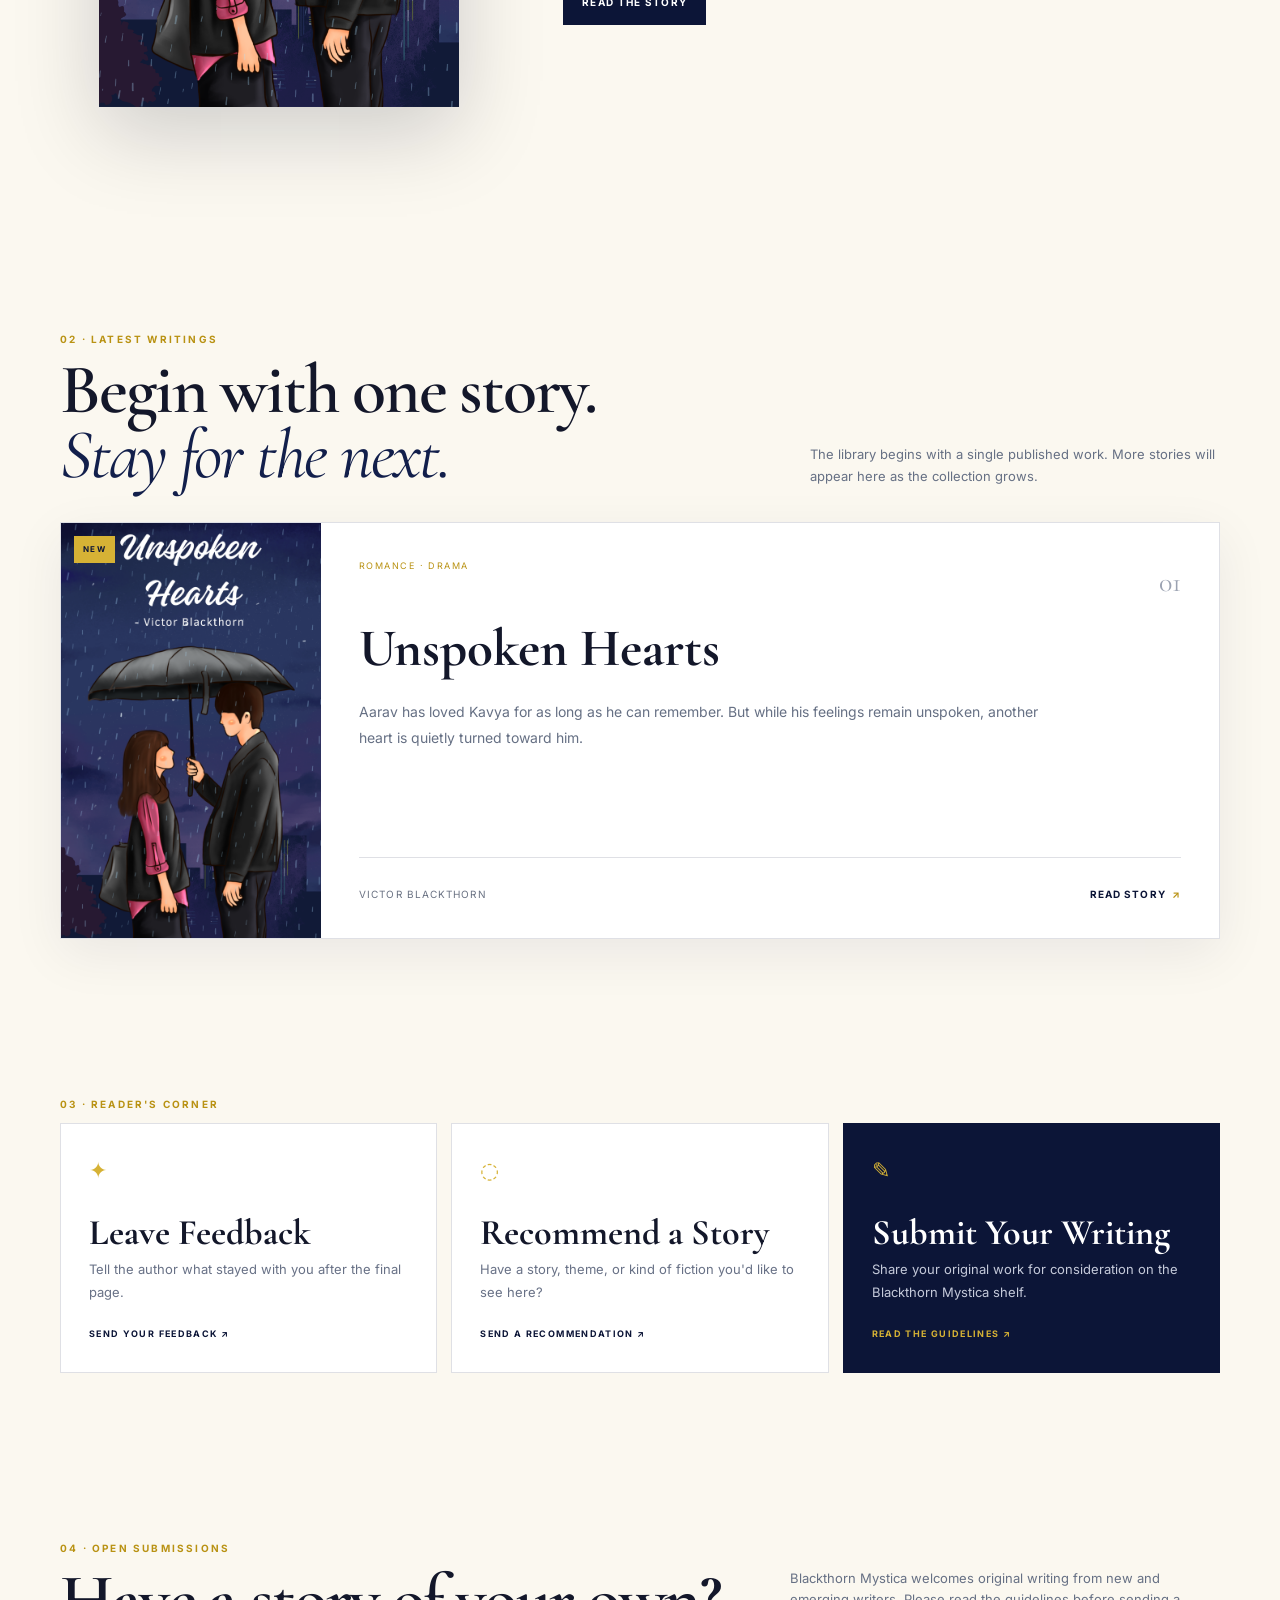
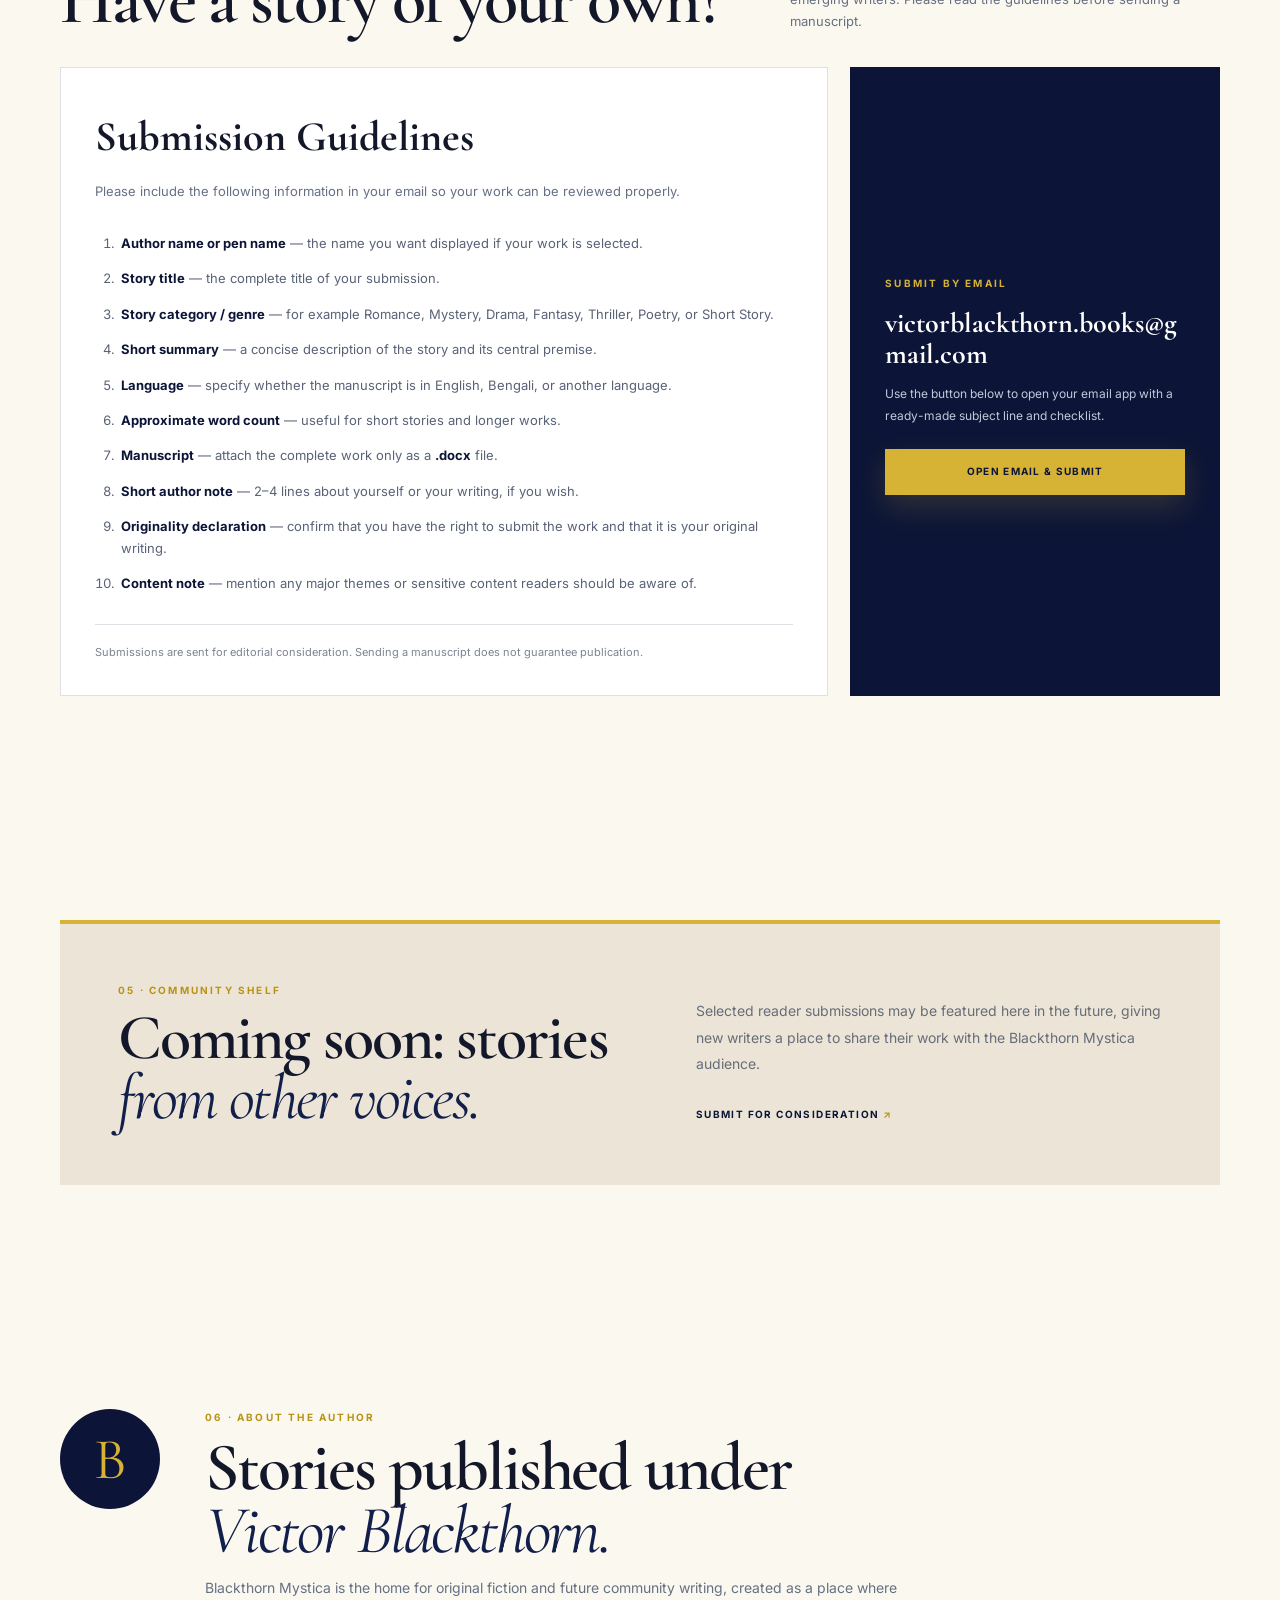
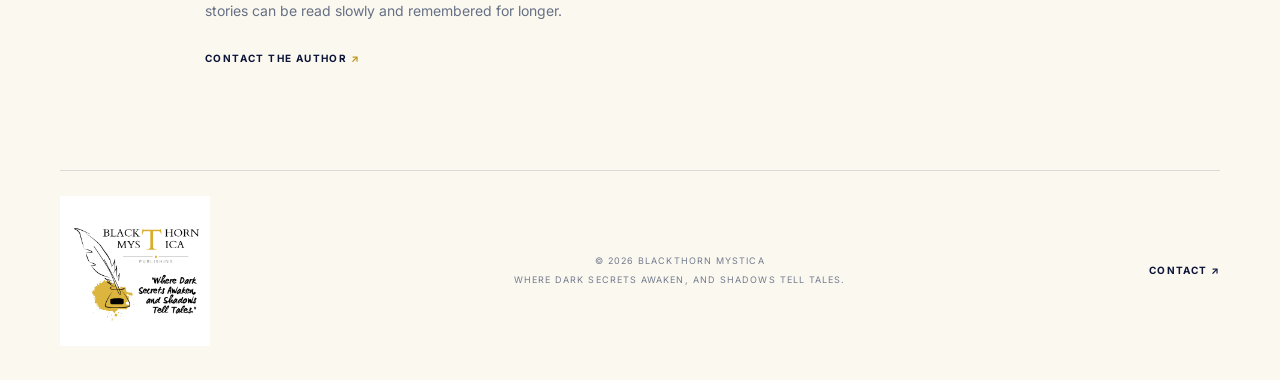
==== commit b46418ea: "Update website" ====
--- a/index.html
+++ b/index.html
@@ -9,6 +9,7 @@
   <link rel="preconnect" href="https://fonts.googleapis.com">
   <link rel="preconnect" href="https://fonts.gstatic.com" crossorigin>
   <link href="https://fonts.googleapis.com/css2?family=Cinzel:wght@500;600;700&family=Cormorant+Garamond:wght@400;500;600;700&family=Inter:wght@400;500;600;700&family=Parisienne&display=swap" rel="stylesheet">
+  <link rel="icon" type="image/png" href="favicon.png">
   <link rel="stylesheet" href="style.css" />
 </head>
 <body>
@@ -20,7 +21,7 @@
 
       <nav class="nav" aria-label="Primary navigation">
         <a class="active" href="#home">Home</a>
-        <a href="#stories">Stories</a>
+        <a href="stories/index.html">Stories</a>
         <a href="#submissions">Submissions</a>
         <a href="#about">About</a>
       </nav>
@@ -40,7 +41,7 @@
             romance, mystery, and imagination are given a place to speak.
           </p>
           <div class="hero-actions">
-            <a class="button button-gold" href="#featured">Read <em>Unspoken Hearts</em></a>
+            <a class="button button-gold" href="stories/unspoken-hearts.html">Read <em>Unspoken Hearts</em></a>
             <a class="button button-outline" href="#submissions">Submit Your Writing</a>
           </div>
           <div class="hero-note">
@@ -87,9 +88,9 @@
             </p>
             <p class="small-copy">
               The opening includes the Prologue and Episode 1: <em>The Morning Bell</em>.
-              The full story reading page will be added next.
-            </p>
-            <a class="button button-navy" href="#stories">Explore the story</a>
+              The currently published material is available in the dedicated story reading page.
+            </p>
+            <a class="button button-navy" href="stories/unspoken-hearts.html">Read the story</a>
           </div>
         </div>
       </section>
@@ -120,7 +121,7 @@
             </p>
             <div class="story-card-bottom">
               <span>Victor Blackthorn</span>
-              <a href="#featured" class="read-link">View story <span>↗</span></a>
+              <a href="stories/unspoken-hearts.html" class="read-link">Read story <span>↗</span></a>
             </div>
           </div>
         </article>
@@ -129,11 +130,11 @@
       <section class="reader-corner section">
         <div class="section-kicker">03 · Reader's Corner</div>
         <div class="corner-grid">
-          <a class="corner-card" href="#submissions">
+          <a class="corner-card" href="mailto:victorblackthorn.books@gmail.com?subject=Feedback — Unspoken Hearts | Blackthorn Mystica">
             <span class="corner-icon">✦</span>
             <h3>Leave Feedback</h3>
             <p>Tell the author what stayed with you after the final page.</p>
-            <span class="corner-link">Share your thoughts ↗</span>
+            <span class="corner-link">Send your feedback ↗</span>
           </a>
           <a class="corner-card" href="mailto:victorblackthorn.books@gmail.com?subject=Story Recommendation — Blackthorn Mystica">
             <span class="corner-icon">◌</span>
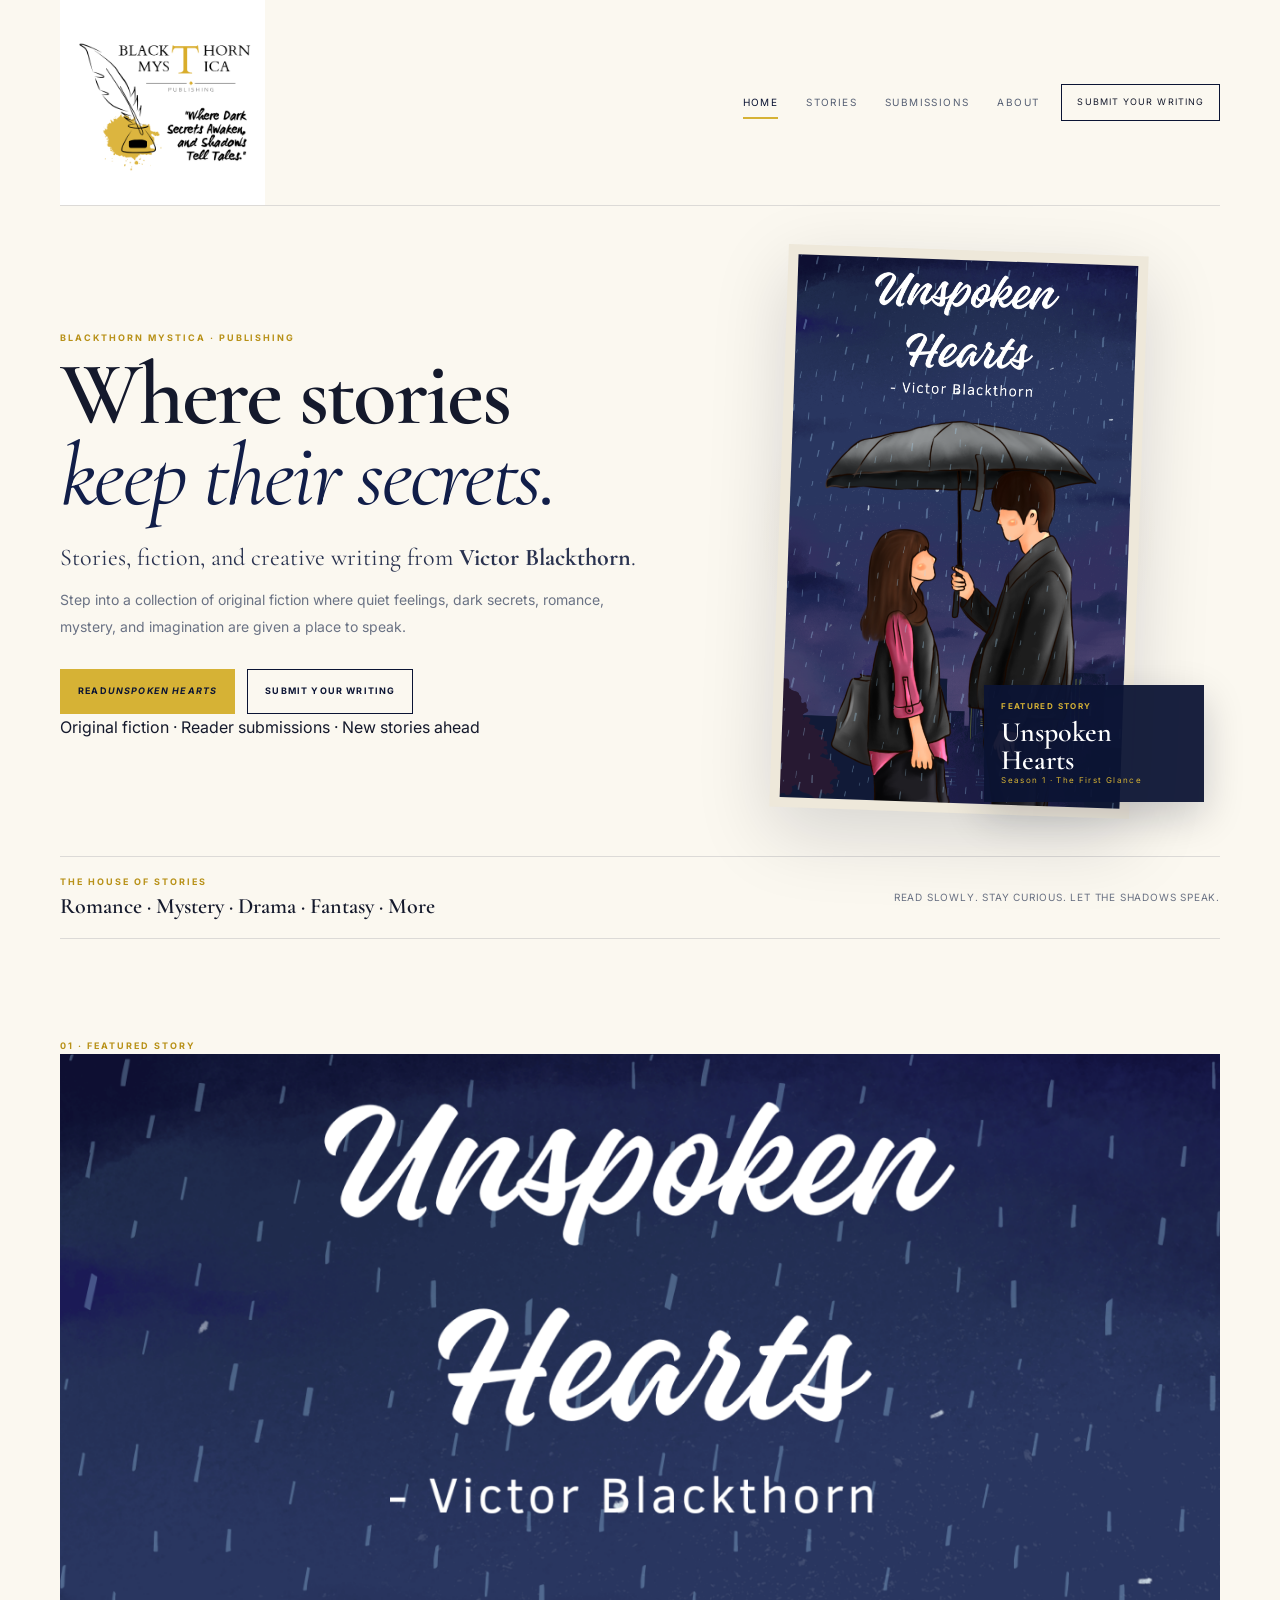
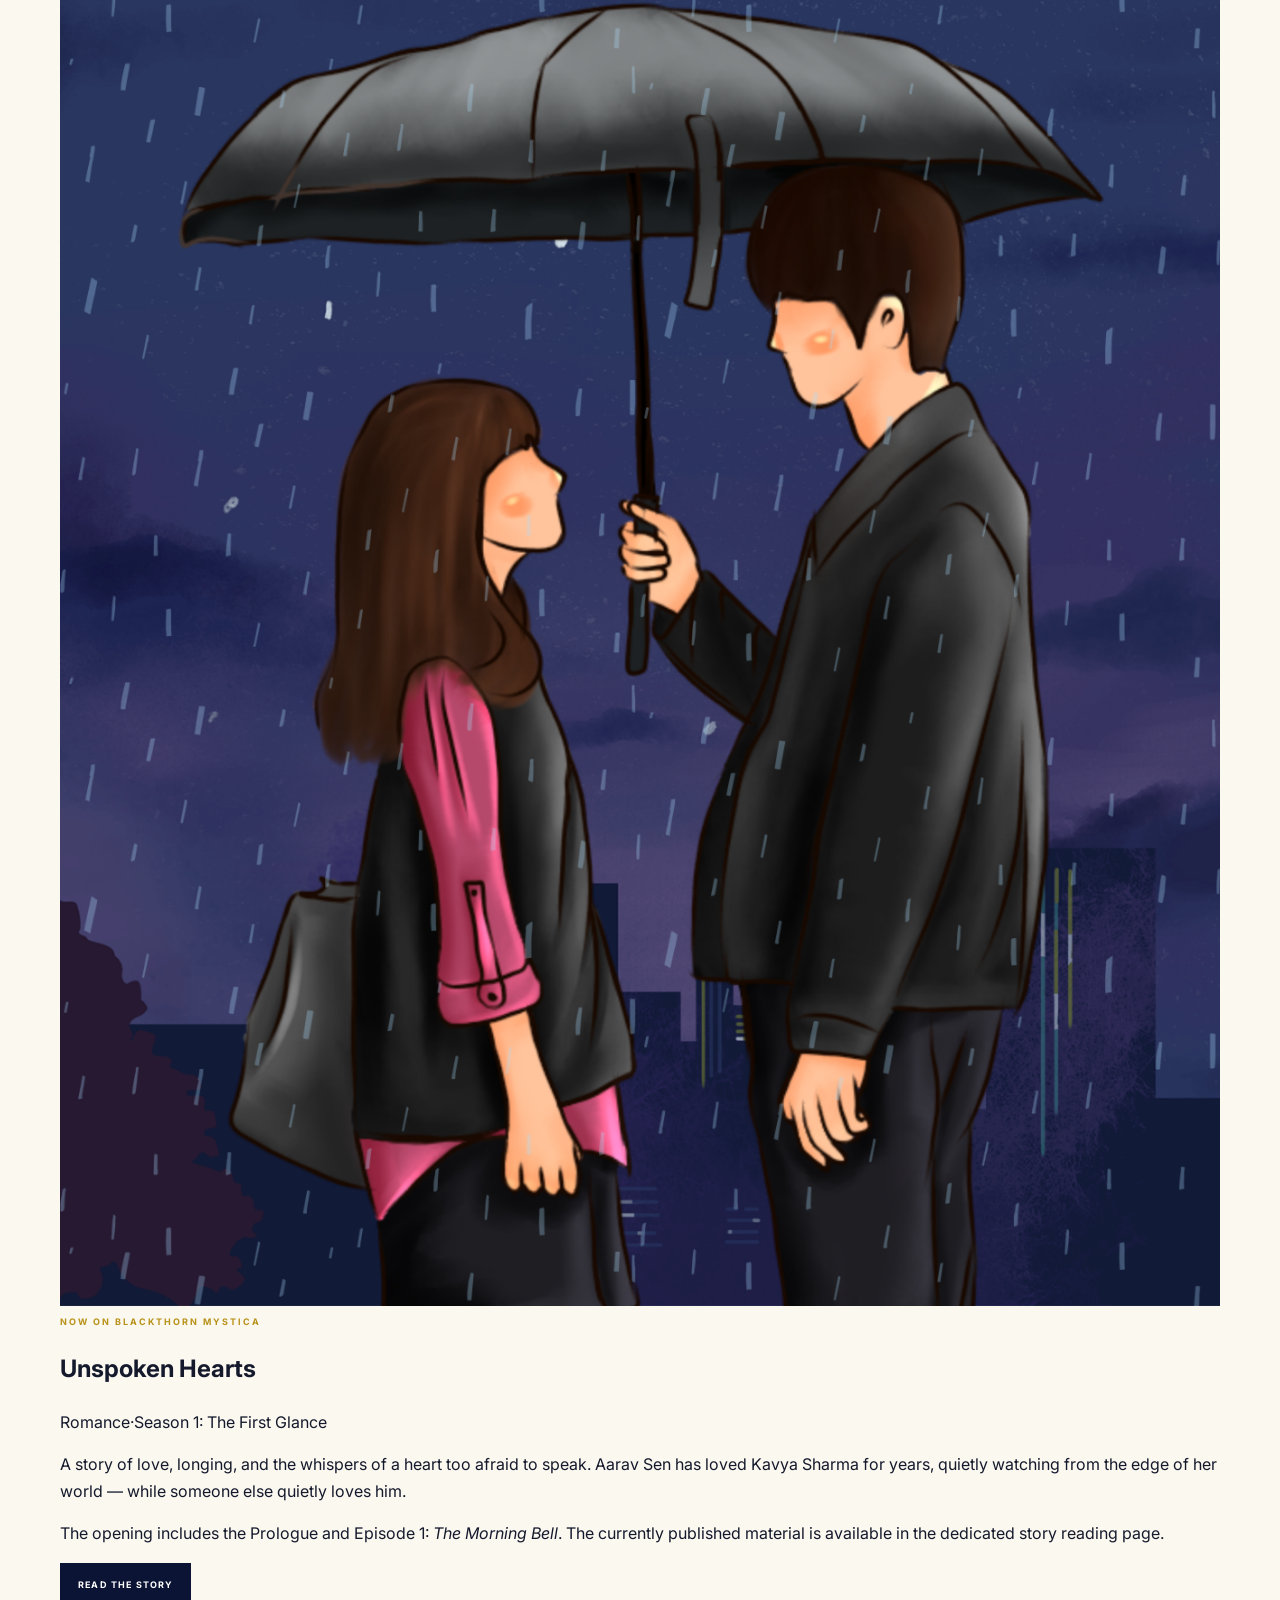
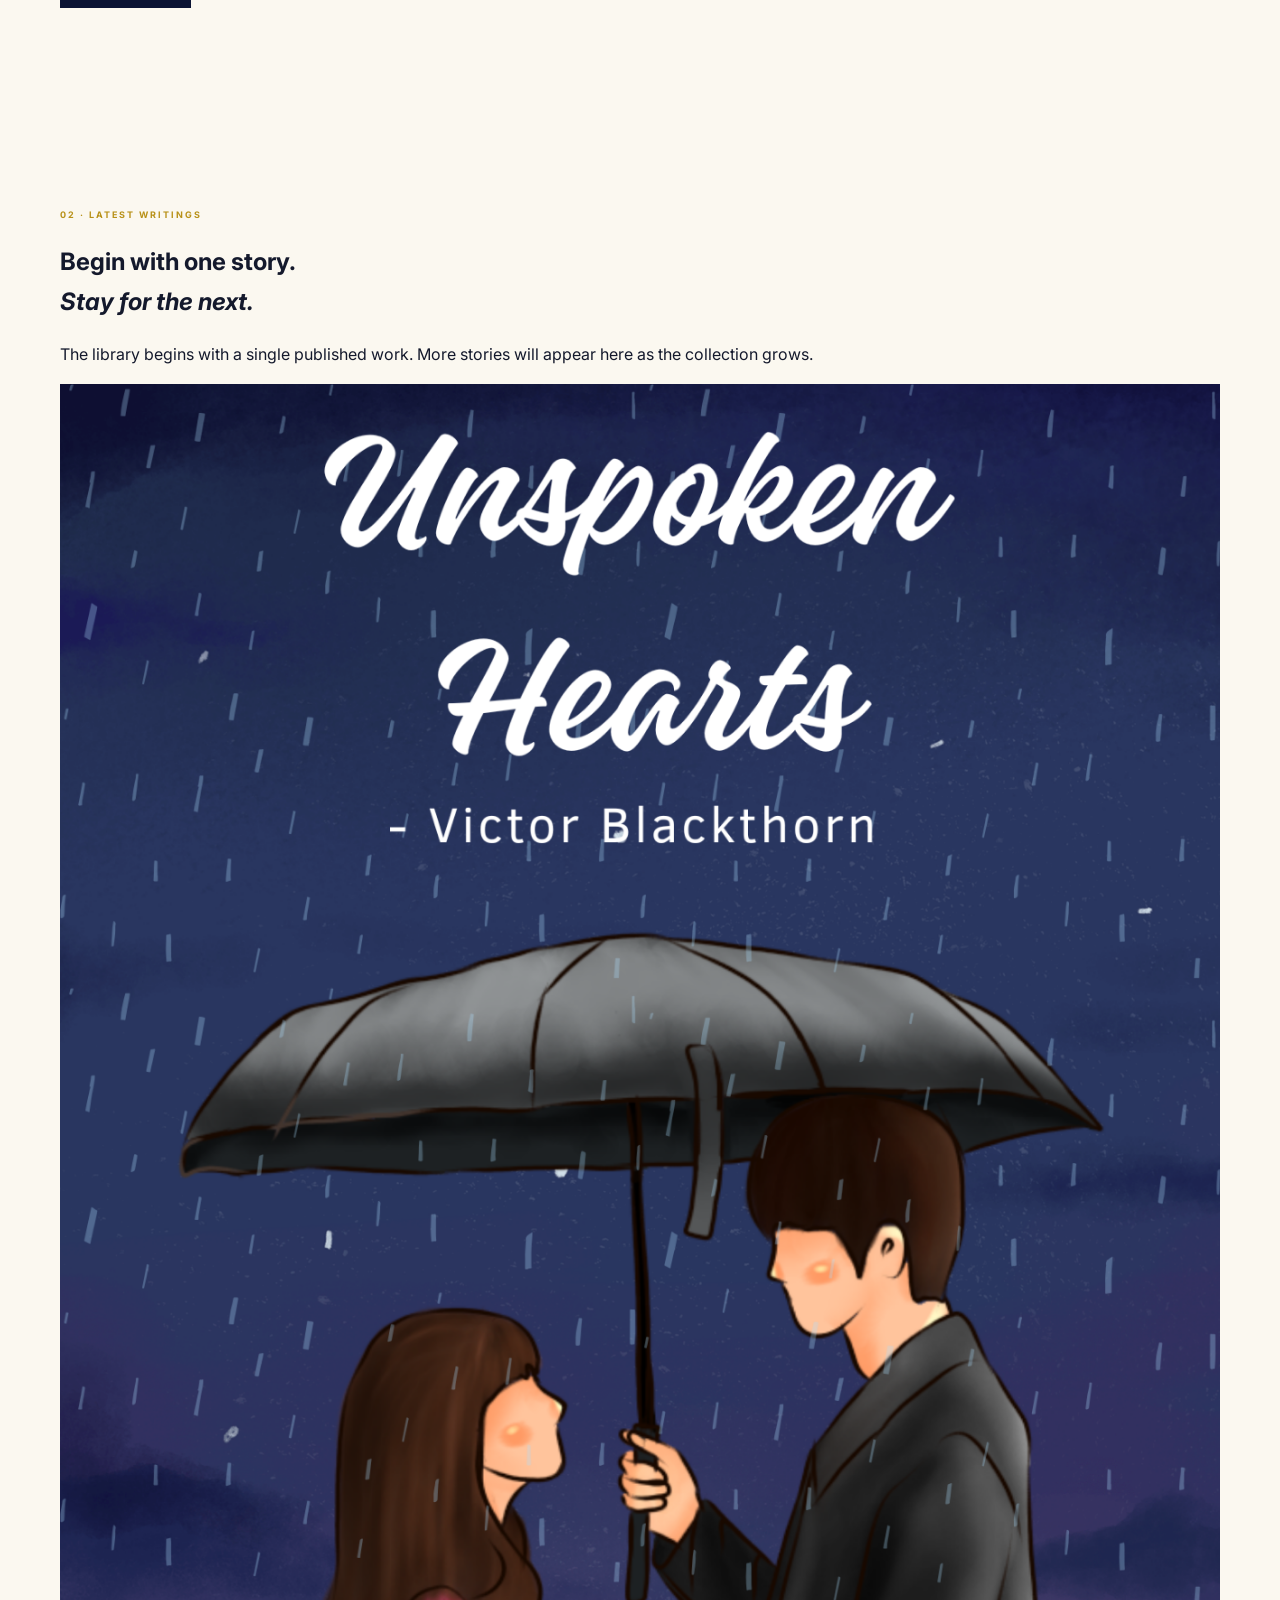
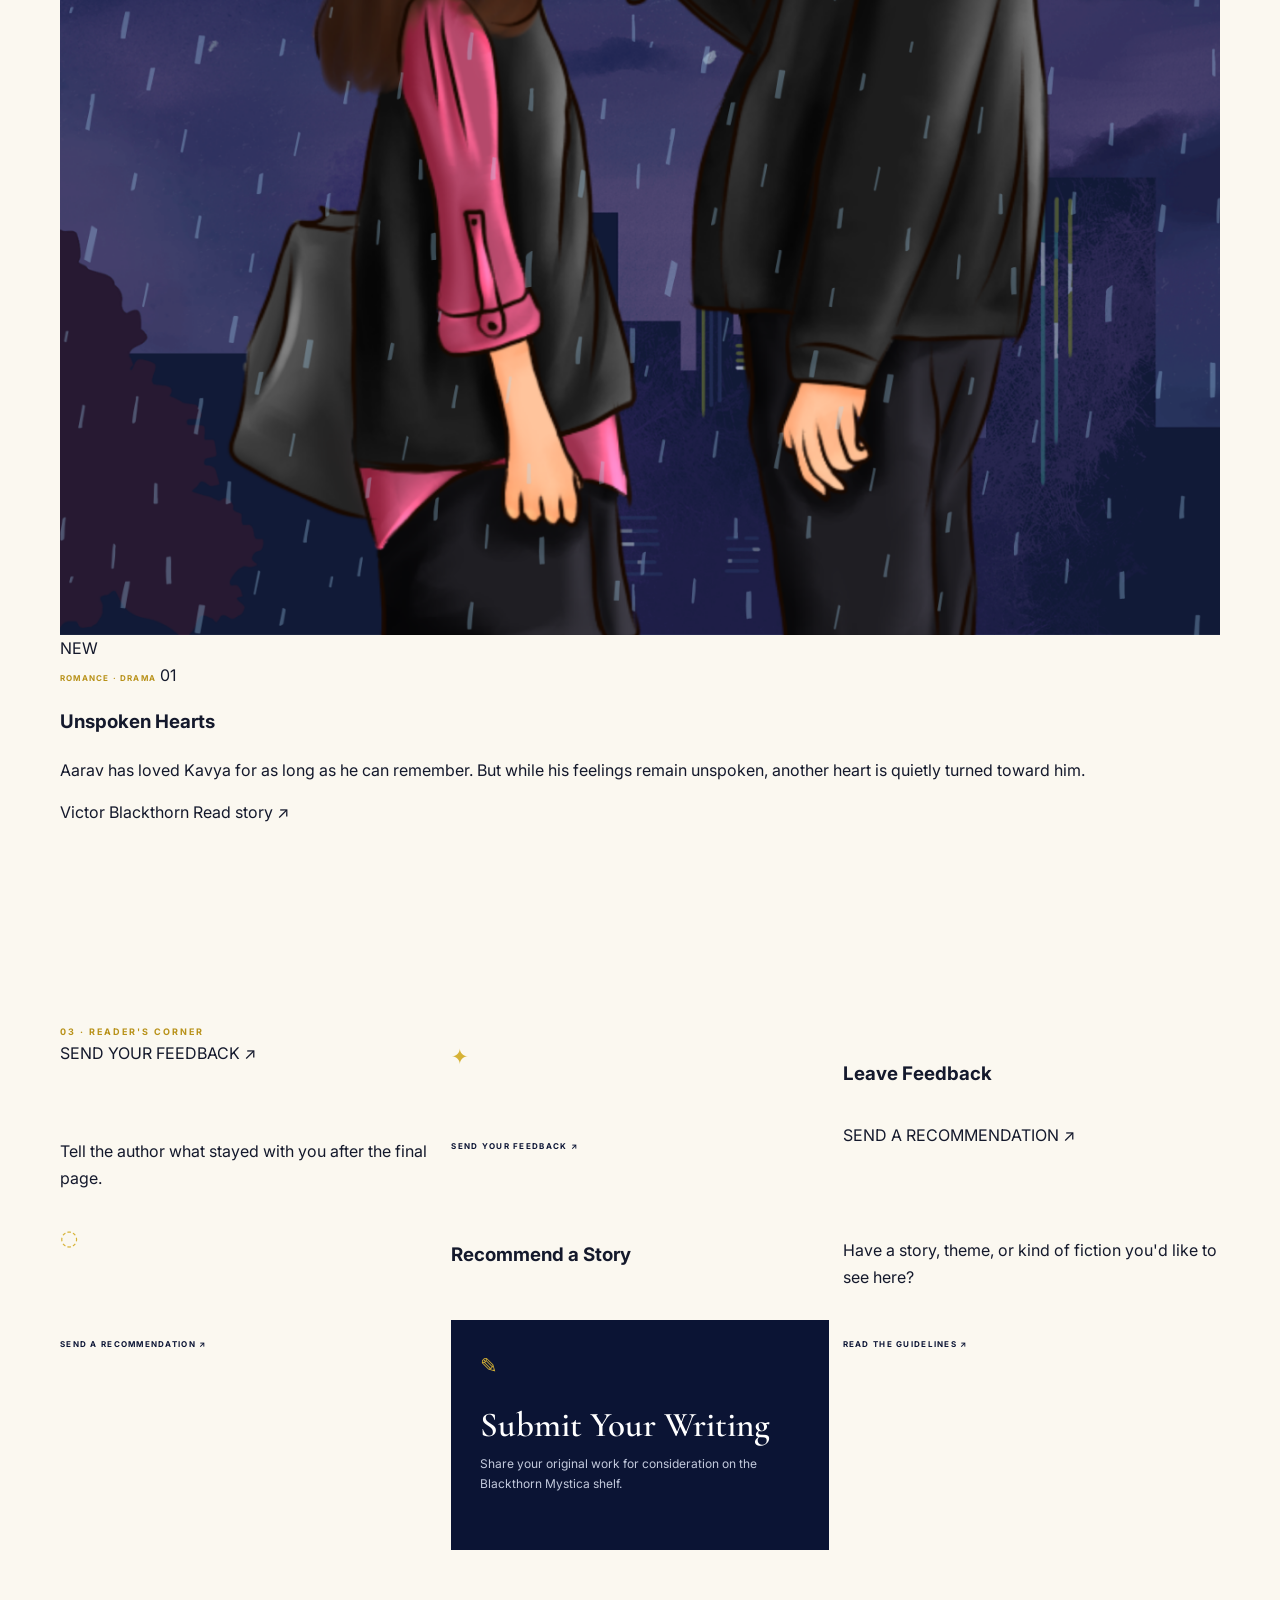
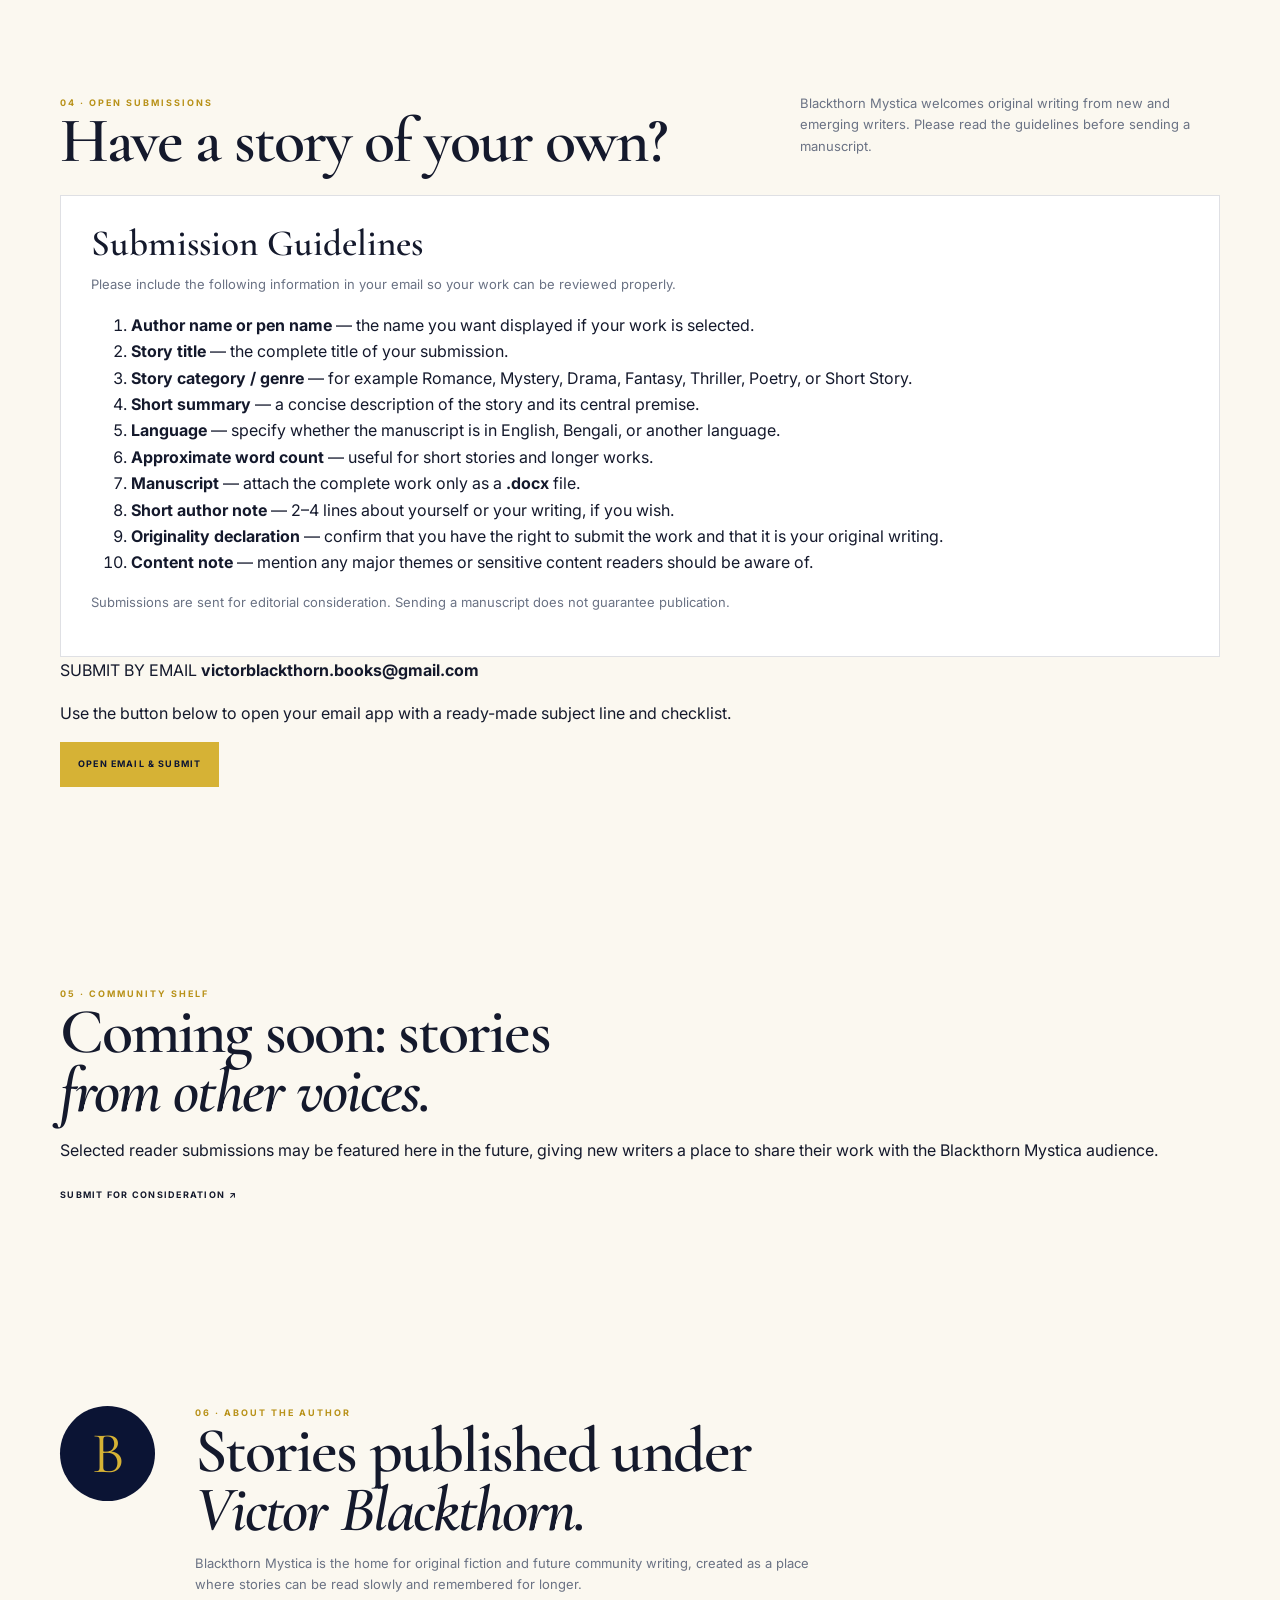
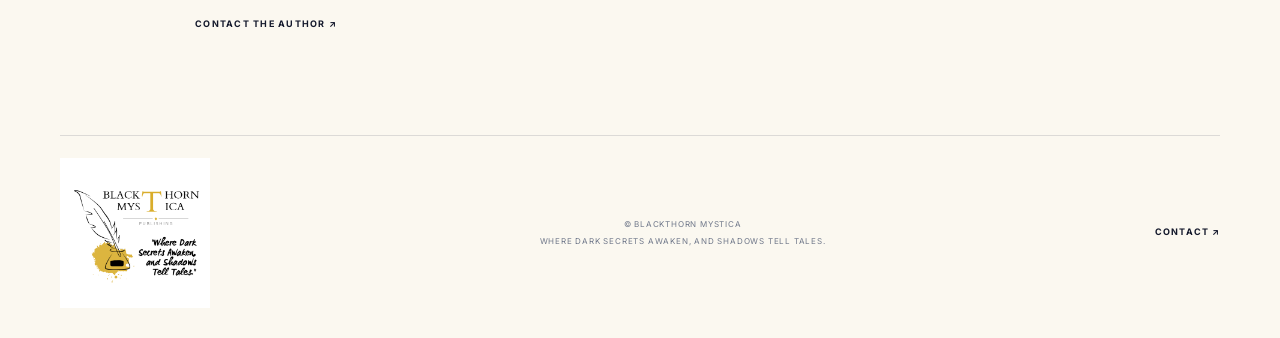
==== commit b8fafa9f: "Update Homepage" ====
--- a/index.html
+++ b/index.html
@@ -130,13 +130,13 @@
       <section class="reader-corner section">
         <div class="section-kicker">03 · Reader's Corner</div>
         <div class="corner-grid">
-          <a class="corner-card" href="mailto:victorblackthorn.books@gmail.com?subject=Feedback — Unspoken Hearts | Blackthorn Mystica">
+          <a href="mailto:victorblackthorn.books@gmail.com?subject=Feedback%20for%20Blackthorn%20Mystica">SEND YOUR FEEDBACK ↗</a>
             <span class="corner-icon">✦</span>
             <h3>Leave Feedback</h3>
             <p>Tell the author what stayed with you after the final page.</p>
             <span class="corner-link">Send your feedback ↗</span>
           </a>
-          <a class="corner-card" href="mailto:victorblackthorn.books@gmail.com?subject=Story Recommendation — Blackthorn Mystica">
+          <a href="mailto:victorblackthorn.books@gmail.com?subject=Story%20Recommendation">SEND A RECOMMENDATION ↗</a>
             <span class="corner-icon">◌</span>
             <h3>Recommend a Story</h3>
             <p>Have a story, theme, or kind of fiction you'd like to see here?</p>
@@ -146,7 +146,7 @@
             <span class="corner-icon">✎</span>
             <h3>Submit Your Writing</h3>
             <p>Share your original work for consideration on the Blackthorn Mystica shelf.</p>
-            <span class="corner-link">Read the guidelines ↗</span>
+           <a class="corner-link" href="mailto:victorblackthorn.books@gmail.com?subject=Story%20Submission%20for%20Blackthorn%20Mystica">Read the guidelines ↗</a>
           </a>
         </div>
       </section>
--- a/style.css
+++ b/style.css
@@ -1,257 +1,36 @@
-:root {
-  --navy: #0c1537;
-  --navy-2: #121f4b;
-  --navy-3: #17275b;
-  --gold: #d6b235;
-  --gold-deep: #b99213;
-  --cream: #f6f1e5;
-  --paper: #fbf8f0;
-  --ink: #13172a;
-  --muted: #667084;
-  --line: rgba(12, 21, 55, 0.13);
-  --white: #fffdfa;
-  --shadow: 0 26px 80px rgba(8, 13, 35, 0.18);
-  --serif: "Cormorant Garamond", Georgia, serif;
-  --sans: "Inter", Arial, sans-serif;
-  --display: "Cinzel", Georgia, serif;
-  --script: "Parisienne", cursive;
-}
+:root{--navy:#0b1434;--navy2:#111e49;--navy3:#18275b;--gold:#d6b235;--gold2:#b89118;--paper:#fbf8f0;--cream:#f4efe4;--white:#fffdfa;--ink:#14192c;--muted:#6a7284;--line:rgba(11,20,52,.13);--shadow:0 24px 75px rgba(8,13,35,.15);--serif:"Cormorant Garamond",Georgia,serif;--sans:"Inter",Arial,sans-serif;--display:"Cinzel",Georgia,serif}
+*{box-sizing:border-box}html{scroll-behavior:smooth}body{margin:0;background:var(--paper);color:var(--ink);font-family:var(--sans);line-height:1.65}a{color:inherit;text-decoration:none}img{display:block;max-width:100%}button,input{font:inherit}.section-wide,.section{width:min(1160px,calc(100% - 40px));margin-inline:auto}.section{padding-block:100px}
+.site-header{width:min(1160px,calc(100% - 40px));min-height:92px;margin:auto;display:flex;align-items:center;gap:22px;border-bottom:1px solid var(--line);position:relative;z-index:20}.brand{width:205px;flex:0 0 205px}.brand img{width:100%;height:auto}.nav{margin-left:auto;display:flex;gap:28px;align-items:center}.nav a{position:relative;padding:8px 0;font-size:10px;letter-spacing:.14em;text-transform:uppercase;color:#566074}.nav a:after{content:"";position:absolute;bottom:0;left:0;width:0;height:2px;background:var(--gold);transition:.2s}.nav a:hover:after,.nav a.active:after{width:100%}.nav a.active{color:var(--navy)}.header-cta{padding:10px 15px;border:1px solid var(--navy);font-size:9px;letter-spacing:.12em;text-transform:uppercase}.header-cta:hover{background:var(--navy);color:#fff}.nav-toggle{display:none;margin-left:auto;border:0;background:transparent;color:var(--navy);font-size:24px;cursor:pointer}
+.eyebrow,.section-kicker,.strip-label{font-size:9px;font-weight:700;letter-spacing:.22em;text-transform:uppercase}.eyebrow,.section-kicker,.strip-label{color:var(--gold2)}
+.hero{min-height:650px;display:grid;grid-template-columns:1.05fr .95fr;gap:60px;align-items:center}.hero h1{font:600 clamp(58px,7vw,96px)/.9 var(--serif);letter-spacing:-.03em;margin:0}.hero h1 em{font-weight:400;color:var(--navy2)}.hero-tagline{font:24px/1.3 var(--serif);margin:26px 0 0;color:#2a3350}.hero-text{max-width:620px;color:var(--muted);font-size:14px;line-height:1.9}.hero-actions{display:flex;gap:12px;flex-wrap:wrap;margin-top:28px}.button{display:inline-flex;align-items:center;justify-content:center;min-height:45px;padding:0 17px;border:1px solid transparent;font-size:9px;font-weight:700;letter-spacing:.13em;text-transform:uppercase;transition:.2s}.button:hover{transform:translateY(-2px)}.button-gold{background:var(--gold);color:var(--navy)}.button-outline{border-color:var(--navy);color:var(--navy)}.button-outline:hover{background:var(--navy);color:#fff}.button-navy{background:var(--navy);color:#fff}.hero-cover-wrap{min-height:560px;display:grid;place-items:center;position:relative}.cover-glow{position:absolute;inset:10% 8%;background:radial-gradient(circle,rgba(214,178,53,.23),transparent 63%)}.cover-frame{position:relative;width:min(360px,70%);padding:10px;background:#eee8da;box-shadow:var(--shadow);transform:rotate(2deg)}.cover-caption{position:absolute;right:3%;bottom:10px;width:220px;background:rgba(11,20,52,.94);color:white;padding:15px 17px;box-shadow:0 14px 40px rgba(8,13,35,.2)}.cover-caption span{display:block;color:var(--gold);font-size:8px;letter-spacing:.17em}.cover-caption strong{display:block;font:600 28px/1 var(--serif);margin-top:5px}.cover-caption small{color:#bbc4d8;font-size:9px}
+.intro-strip{display:flex;justify-content:space-between;align-items:center;gap:30px;padding:18px 0;border-top:1px solid var(--line);border-bottom:1px solid var(--line)}.strip-label{display:block;margin-bottom:3px}.intro-strip strong{font:600 22px/1.2 var(--serif)}.intro-strip p{margin:0;color:var(--muted);font-size:10px;text-align:right;letter-spacing:.08em;text-transform:uppercase}
+.corner-grid{display:grid;grid-template-columns:repeat(3,1fr);gap:14px}.corner-card{min-height:230px;padding:28px;background:#fff;border:1px solid var(--line);transition:.2s}.corner-card:hover{transform:translateY(-4px);box-shadow:0 16px 45px rgba(11,20,52,.08)}.corner-icon{color:var(--gold);font-size:21px}.corner-card h3{font:600 35px/.95 var(--serif);margin:25px 0 8px}.corner-card p{color:var(--muted);font-size:12px}.corner-link{display:inline-block;margin-top:18px;color:var(--navy);font-weight:700;font-size:8px;letter-spacing:.16em;text-transform:uppercase}.featured-corner{background:var(--navy);color:white;border-color:var(--navy)}.featured-corner p{color:#c2c9dc}.featured-corner .corner-link{color:var(--gold)}
+.submission-section{padding-top:30px}.submission-heading{display:flex;justify-content:space-between;align-items:end;gap:35px}.submission-heading h2,.community h2,.about-section h2{font:600 clamp(48px,5vw,70px)/.93 var(--serif);margin:0;letter-spacing:-.03em}.submission-heading>p{max-width:420px;color:var(--muted);font-size:13px}.submission-panel,.guidelines{margin-top:25px}.guidelines{padding:30px;border:1px solid var(--line);background:#fff}.guidelines h3{font:600 37px/.95 var(--serif);margin:0}.guidelines p{max-width:650px;color:var(--muted);font-size:13px}
+.about-section{display:grid;grid-template-columns:105px 1fr;gap:30px;align-items:start}.about-mark{width:95px;height:95px;border-radius:50%;display:grid;place-items:center;background:var(--navy);color:var(--gold);font:58px var(--serif)}.about-section p{max-width:650px;color:var(--muted);font-size:13px}.text-link-dark{font-size:9px;font-weight:700;letter-spacing:.14em;text-transform:uppercase}
+.footer{padding-block:22px 30px;border-top:1px solid var(--line);display:flex;justify-content:space-between;align-items:center;gap:25px}.footer-brand{width:150px}.footer-copy{display:flex;flex-direction:column;gap:4px;text-align:center;color:#71798b;font-size:8px;letter-spacing:.1em;text-transform:uppercase}.footer>a{font-size:9px;font-weight:700;letter-spacing:.12em;text-transform:uppercase}
+.library-hero{padding-bottom:65px}.library-title-row{display:flex;justify-content:space-between;align-items:end;gap:30px}.library-title-row h1{font:600 clamp(58px,7vw,92px)/.9 var(--serif);margin:0;letter-spacing:-.03em}.library-title-row p{color:var(--muted);margin:16px 0 0}.library-count{text-align:right}.library-count strong{display:block;font:600 54px/.9 var(--serif);color:var(--gold2)}.library-count span{font-size:9px;text-transform:uppercase;letter-spacing:.12em;color:var(--muted)}.library-body{padding-top:20px}.library-toolbar{display:flex;justify-content:space-between;align-items:flex-start;gap:25px;padding-bottom:25px;border-bottom:1px solid var(--line)}.filters{display:flex;gap:7px;flex-wrap:wrap}.filter{border:1px solid var(--line);background:transparent;color:#687084;border-radius:999px;padding:7px 11px;font-size:9px;cursor:pointer}.filter.active,.filter:hover{background:var(--navy);color:#fff;border-color:var(--navy)}.search-box{display:flex;align-items:center;gap:8px;border:1px solid var(--line);padding:8px 11px;background:#fff;min-width:210px}.search-box span{font-size:18px;color:var(--muted)}.search-box input{border:0;outline:0;background:transparent;font-size:11px;width:100%}.library-grid{display:grid;gap:18px;margin-top:25px}.library-card{display:grid;grid-template-columns:250px 1fr;background:#fff;border:1px solid var(--line);box-shadow:0 15px 50px rgba(11,20,52,.07)}.library-card-cover{position:relative;background:var(--navy)}.library-card-cover img{height:100%;width:100%;object-fit:cover}.status-badge{position:absolute;left:12px;top:12px;padding:7px 9px;background:var(--gold);color:var(--navy);font-size:8px;font-weight:700;letter-spacing:.15em}.library-card-content{padding:32px}.card-topline,.card-meta{display:flex;gap:8px;flex-wrap:wrap;align-items:center}.genre-pill{color:var(--gold2);font-size:8px;font-weight:700;letter-spacing:.15em;text-transform:uppercase}.story-number{margin-left:auto;font:29px var(--serif);color:#9ba2b1}.library-card h2{font:600 54px/.9 var(--serif);margin:18px 0 12px}.card-summary{max-width:700px;color:var(--muted);font-size:13px;line-height:1.85}.card-meta{margin:22px 0;color:#7a8190;font-size:9px;letter-spacing:.08em;text-transform:uppercase}
+.reader-page{background:#f6f2e9}.reading-progress{position:fixed;top:0;left:0;right:0;height:3px;background:transparent;z-index:100}.reading-progress span{display:block;height:100%;width:0;background:var(--gold)}.reader-header{position:sticky;top:0;background:rgba(246,242,233,.94);backdrop-filter:blur(10px)}.story-masthead{padding-bottom:65px}.back-link{display:inline-block;margin-bottom:30px;color:var(--muted);font-size:9px;letter-spacing:.12em;text-transform:uppercase}.story-masthead-grid{display:grid;grid-template-columns:270px 1fr;gap:65px;align-items:center}.story-cover-reader{max-width:270px;box-shadow:var(--shadow)}.story-info h1{font:600 clamp(58px,7vw,94px)/.82 var(--serif);margin:0;letter-spacing:-.035em}.story-info h1 em{font-weight:400;color:var(--navy2)}.byline{font:21px var(--serif);margin:20px 0 0}.byline strong{font-weight:600}.story-description{max-width:680px;margin:17px 0;color:var(--muted);font:23px/1.45 var(--serif)}.story-facts{display:grid;grid-template-columns:repeat(4,max-content);gap:25px;margin:30px 0}.story-facts span{display:block;color:#8a90a0;font-size:8px;text-transform:uppercase;letter-spacing:.16em}.story-facts strong{display:block;margin-top:4px;font-size:11px}.reader-actions{display:flex;gap:10px;flex-wrap:wrap}.reader-layout{position:relative;display:grid;grid-template-columns:240px 1fr;gap:55px;align-items:start;padding-top:55px}.toc-panel{position:sticky;top:125px}.toc-head{display:flex;justify-content:space-between;align-items:center;border-bottom:1px solid var(--line);padding-bottom:10px}.toc-head span{font-size:9px;font-weight:700;letter-spacing:.17em}.toc-head button{border:0;background:none;font-size:22px;display:none}.toc-link,.toc-group{display:block;padding:12px 0;border-bottom:1px solid var(--line);font-size:11px;color:#6d7586}.toc-link.active{color:var(--navy);font-weight:700}.toc-group{color:var(--gold2);font-size:8px;letter-spacing:.12em;text-transform:uppercase;padding-bottom:5px}.story-reader{--reader-scale:1;max-width:780px}.reader-toolbar{position:sticky;top:93px;z-index:10;display:flex;justify-content:space-between;gap:20px;align-items:center;background:rgba(246,242,233,.94);backdrop-filter:blur(9px);padding:12px 0;border-bottom:1px solid var(--line)}.reader-label{display:block;color:var(--gold2);font-size:8px;font-weight:700;letter-spacing:.14em;text-transform:uppercase}.reader-toolbar strong{display:block;font:600 25px var(--serif)}.font-controls{display:flex;gap:5px;align-items:center}.font-controls>span{font-size:8px;text-transform:uppercase;letter-spacing:.1em;color:var(--muted);margin-right:4px}.font-controls button{width:33px;height:29px;border:1px solid var(--line);background:#fff;cursor:pointer;color:var(--navy);font-size:10px}.chapter{padding-top:70px}.chapter-label{font-size:9px;color:var(--gold2);font-weight:700;letter-spacing:.2em;text-transform:uppercase}.chapter h2{font:600 52px/.96 var(--serif);margin:7px 0 33px;letter-spacing:-.02em}.chapter p{font:calc(20px * var(--reader-scale))/1.84 var(--serif);color:#33394a;margin:0 0 23px}.chapter .dropcap:first-letter{font-size:4.1em;float:left;line-height:.72;padding-right:8px;color:var(--navy2)}.chapter-divider{text-align:center;padding:40px 0;color:var(--gold);font-size:18px}.reader-end{text-align:center;border-top:1px solid var(--line);border-bottom:1px solid var(--line);padding:48px 20px;margin-top:60px}.reader-end span{font-size:8px;letter-spacing:.17em;color:var(--gold2)}.reader-end p{margin:10px 0 0;color:var(--muted);font:18px var(--serif)}.chapter-nav{display:grid;grid-template-columns:1fr auto 1fr;gap:10px;padding:35px 0 80px;font-size:9px;font-weight:700;letter-spacing:.13em;text-transform:uppercase}.chapter-nav a:nth-child(2){text-align:center}.chapter-nav a:last-child{text-align:right}.chapter-nav .disabled{opacity:.35;pointer-events:none}.reader-dark{background:#0b1022;color:#e8eaf0}.reader-dark .site-header,.reader-dark .reader-toolbar{background:rgba(11,16,34,.94)}.reader-dark .nav a,.reader-dark .back-link,.reader-dark .story-description,.reader-dark .font-controls>span,.reader-dark .reader-label,.reader-dark .chapter p,.reader-dark .story-facts span,.reader-dark .story-info h1,.reader-dark .byline,.reader-dark .chapter h2{color:#e8eaf0}.reader-dark .toc-link,.reader-dark .toc-head,.reader-dark .toc-group{border-color:rgba(255,255,255,.12);color:#c6ccda}.reader-dark .reader-toolbar,.reader-dark .reader-end{border-color:rgba(255,255,255,.12)}.reader-dark .font-controls button{background:#171d33;color:#fff;border-color:rgba(255,255,255,.14)}.reader-dark .footer{border-color:rgba(255,255,255,.12)}.reader-dark .footer,.reader-dark .section-kicker{color:#b9c0d2}
+@media(max-width:950px){.nav{display:none;position:absolute;left:0;right:0;top:100%;padding:16px;background:var(--paper);border:1px solid var(--line);flex-direction:column;align-items:stretch;gap:3px}.nav.open{display:flex}.nav a{padding:11px}.header-cta{display:none}.nav-toggle{display:block}.hero{grid-template-columns:1fr}.hero-cover-wrap{min-height:500px}.library-toolbar{flex-direction:column}.story-masthead-grid{grid-template-columns:230px 1fr}.reader-layout{grid-template-columns:1fr}.toc-panel{display:none;position:fixed;left:0;top:0;bottom:0;width:min(340px,90vw);z-index:80;background:var(--paper);padding:30px;box-shadow:20px 0 60px rgba(0,0,0,.2)}.toc-panel.open{display:block}.toc-head button{display:block}.reader-toolbar{top:93px}.story-reader{max-width:820px;margin:auto}}
+@media(max-width:700px){.section-wide,.section,.site-header{width:min(100% - 28px,1160px)}.section{padding-block:75px}.brand{width:165px;flex-basis:165px}.hero{min-height:auto;gap:10px}.hero h1{font-size:56px}.hero-cover-wrap{min-height:470px}.cover-frame{width:72%}.intro-strip,.submission-heading,.footer{display:grid;grid-template-columns:1fr}.intro-strip p{text-align:left}.corner-grid{grid-template-columns:1fr}.about-section{grid-template-columns:1fr}.library-title-row,.story-masthead-grid{display:grid;grid-template-columns:1fr;gap:25px}.library-count{text-align:left}.library-card{grid-template-columns:1fr}.library-card-cover{max-height:430px}.story-facts{grid-template-columns:repeat(2,1fr)}.reader-toolbar{position:static}.chapter h2{font-size:45px}.chapter p{font-size:18px}.footer-copy{text-align:left}.story-cover-reader{max-width:310px}.story-info h1{font-size:59px}}
 
-* { box-sizing: border-box; }
-html { scroll-behavior: smooth; }
-body {
-  margin: 0;
-  background: var(--paper);
-  color: var(--ink);
-  font-family: var(--sans);
-  line-height: 1.65;
-}
-img { max-width: 100%; display: block; }
-a { color: inherit; text-decoration: none; }
-button, input { font: inherit; }
-
-.site-shell { min-height: 100vh; overflow-x: hidden; }
-.section-wide, .section { width: min(1160px, calc(100% - 40px)); margin-inline: auto; }
-.section { padding-block: 112px; }
-
-.site-header {
-  width: min(1160px, calc(100% - 40px));
-  margin: 0 auto;
-  min-height: 92px;
-  display: flex;
-  align-items: center;
-  gap: 25px;
-  border-bottom: 1px solid var(--line);
-}
-.brand { width: 205px; flex: 0 0 205px; }
-.brand img { width: 100%; height: auto; }
-.nav { margin-left: auto; display: flex; gap: 27px; align-items: center; }
-.nav a {
-  position: relative;
-  padding: 9px 0;
-  font-size: 11px;
-  letter-spacing: .13em;
-  text-transform: uppercase;
-  color: #50596d;
-}
-.nav a::after {
-  content: ""; position: absolute; left: 0; bottom: 0; width: 0; height: 2px;
-  background: var(--gold); transition: width .2s ease;
-}
-.nav a:hover::after, .nav a.active::after { width: 100%; }
-.nav a.active { color: var(--navy); }
-.header-cta {
-  border: 1px solid var(--navy); color: var(--navy); padding: 10px 15px; font-size: 10px;
-  letter-spacing: .12em; text-transform: uppercase; transition: .2s ease;
-}
-.header-cta:hover { background: var(--navy); color: white; }
-.nav-toggle { display: none; margin-left: auto; border: 0; background: none; color: var(--navy); font-size: 25px; cursor: pointer; }
-
-.hero {
-  min-height: 690px;
-  display: grid;
-  grid-template-columns: 1.05fr .95fr;
-  gap: 65px;
-  align-items: center;
-}
-.hero-copy { padding-block: 70px; }
-.eyebrow, .section-kicker, .strip-label, .mail-label {
-  font-size: 10px; font-weight: 700; letter-spacing: .22em; text-transform: uppercase;
-}
-.eyebrow { color: var(--gold-deep); margin: 0 0 13px; }
-.hero h1 {
-  margin: 0;
-  max-width: 700px;
-  font-family: var(--serif);
-  font-size: clamp(58px, 7vw, 94px);
-  font-weight: 600;
-  line-height: .9;
-  letter-spacing: -.03em;
-}
-.hero h1 em { color: var(--navy); font-weight: 400; }
-.hero-tagline { margin: 27px 0 0; font-family: var(--serif); font-size: 24px; color: #28304a; }
-.hero-tagline strong { font-weight: 600; }
-.hero-text { margin: 15px 0 0; max-width: 650px; color: var(--muted); font-size: 15px; line-height: 1.9; }
-.hero-actions { display: flex; flex-wrap: wrap; gap: 12px; margin-top: 28px; }
-.button {
-  display: inline-flex; align-items: center; justify-content: center; min-height: 46px; padding: 0 18px;
-  border: 1px solid transparent; font-size: 10px; font-weight: 700; letter-spacing: .13em;
-  text-transform: uppercase; transition: transform .2s ease, box-shadow .2s ease, background .2s ease;
-}
-.button:hover { transform: translateY(-2px); }
-.button em { font-family: var(--serif); text-transform: none; font-size: 16px; margin-left: 4px; }
-.button-gold { background: var(--gold); color: var(--navy); box-shadow: 0 12px 30px rgba(214,178,53,.18); }
-.button-gold:hover { background: #e4c34c; box-shadow: 0 16px 36px rgba(214,178,53,.25); }
-.button-outline { border-color: var(--navy); color: var(--navy); background: transparent; }
-.button-outline:hover { background: var(--navy); color: white; }
-.button-navy { background: var(--navy); color: white; }
-.wide { width: 100%; }
-.hero-note { margin-top: 36px; display: flex; align-items: center; gap: 10px; color: #788093; font-size: 10px; letter-spacing: .08em; text-transform: uppercase; }
-.note-line { width: 50px; height: 1px; background: var(--gold); }
-
-.hero-cover-wrap { position: relative; display: grid; place-items: center; min-height: 610px; }
-.cover-glow {
-  position: absolute; width: 460px; height: 520px; background: radial-gradient(circle, rgba(214,178,53,.22), transparent 64%);
-}
-.cover-frame {
-  position: relative; width: min(375px, 72%); transform: rotate(2.3deg);
-  padding: 11px; background: #ede8dd; box-shadow: var(--shadow);
-}
-.cover-frame img { width: 100%; aspect-ratio: 1283 / 2048; object-fit: cover; }
-.cover-caption {
-  position: absolute; right: 5%; bottom: 18px; width: 235px; padding: 15px 17px;
-  background: rgba(12,21,55,.92); color: white; box-shadow: 0 18px 45px rgba(8,13,35,.2);
-}
-.chapter-label { display: block; color: var(--gold); font-size: 9px; letter-spacing: .2em; }
-.cover-caption strong { display: block; margin-top: 6px; font-family: var(--serif); font-size: 29px; line-height: 1; }
-.cover-caption span:last-child { display: block; margin-top: 4px; color: #bdc6da; font-size: 10px; }
-
-.intro-strip {
-  display: flex; align-items: center; justify-content: space-between; gap: 40px;
-  padding: 19px 0; border-top: 1px solid var(--line); border-bottom: 1px solid var(--line);
-}
-.strip-label { display: block; color: var(--gold-deep); margin-bottom: 3px; }
-.intro-strip strong { font-family: var(--serif); font-size: 23px; font-weight: 600; }
-.intro-strip p { margin: 0; color: var(--muted); font-size: 11px; letter-spacing: .08em; text-transform: uppercase; text-align: right; }
-
-.section-kicker { color: var(--gold-deep); margin-bottom: 10px; }
-.featured-grid { display: grid; grid-template-columns: .8fr 1.2fr; gap: 65px; align-items: center; }
-.featured-image { width: min(100%, 360px); margin-inline: auto; box-shadow: var(--shadow); }
-.featured-image img { width: 100%; }
-.featured-copy-block h2, .section-heading h2, .submission-heading h2, .community h2, .about-section h2 {
-  margin: 0; font-family: var(--serif); font-weight: 600; line-height: .93; letter-spacing: -.03em;
-}
-.featured-copy-block h2 { font-size: clamp(58px, 6vw, 82px); }
-.featured-copy-block h2::after {
-  content: ""; display: block; width: 72px; height: 2px; margin: 22px 0 17px; background: var(--gold);
-}
-.story-meta { display: flex; gap: 8px; align-items: center; flex-wrap: wrap; color: #6e7689; font-size: 10px; text-transform: uppercase; letter-spacing: .1em; }
-.lead { margin: 22px 0 0; font-family: var(--serif); font-size: 23px; line-height: 1.45; color: #29314a; max-width: 700px; }
-.small-copy { color: var(--muted); font-size: 13px; max-width: 700px; margin: 17px 0 26px; }
-
-.section-heading { display: flex; justify-content: space-between; align-items: end; gap: 40px; margin-bottom: 35px; }
-.section-heading h2 { font-size: clamp(50px, 5.5vw, 70px); }
-.section-heading h2 em, .community h2 em, .about-section h2 em { color: var(--navy-2); font-weight: 400; }
-.section-intro { max-width: 410px; margin: 0; color: var(--muted); font-size: 13px; }
-.story-card {
-  display: grid; grid-template-columns: 260px 1fr; background: white; border: 1px solid var(--line); box-shadow: 0 15px 50px rgba(12,21,55,.07);
-}
-.story-card-image { position: relative; background: var(--navy); }
-.story-card-image img { width: 100%; height: 100%; object-fit: cover; }
-.new-badge { position: absolute; top: 13px; left: 13px; padding: 7px 9px; background: var(--gold); color: var(--navy); font-size: 8px; font-weight: 700; letter-spacing: .18em; }
-.story-card-content { padding: 36px 38px; display: flex; flex-direction: column; min-height: 360px; }
-.story-card-top { display: flex; justify-content: space-between; gap: 15px; }
-.genre-pill { color: var(--gold-deep); font-size: 9px; text-transform: uppercase; letter-spacing: .16em; }
-.story-index { color: #9ba2b1; font-family: var(--serif); font-size: 28px; }
-.story-card h3 { margin: 20px 0 12px; font-family: var(--serif); font-size: 53px; line-height: .9; }
-.story-card-summary { max-width: 690px; color: var(--muted); font-size: 14px; line-height: 1.85; }
-.story-card-bottom { margin-top: auto; padding-top: 28px; border-top: 1px solid var(--line); display: flex; justify-content: space-between; align-items: center; gap: 15px; color: #6a7283; font-size: 10px; text-transform: uppercase; letter-spacing: .11em; }
-.read-link { color: var(--navy); font-weight: 700; }
-.read-link span { color: var(--gold-deep); margin-left: 3px; }
-
-.reader-corner { padding-top: 45px; }
-.corner-grid { display: grid; grid-template-columns: repeat(3, 1fr); gap: 14px; }
-.corner-card { min-height: 240px; padding: 28px; border: 1px solid var(--line); background: white; transition: .2s ease; }
-.corner-card:hover { transform: translateY(-4px); box-shadow: 0 18px 48px rgba(12,21,55,.08); }
-.corner-card.featured-corner { background: var(--navy); color: white; border-color: var(--navy); }
-.corner-icon { display: block; color: var(--gold); font-size: 22px; }
-.corner-card h3 { margin: 28px 0 8px; font-family: var(--serif); font-size: 36px; line-height: .95; }
-.corner-card p { margin: 0; color: #687186; font-size: 13px; line-height: 1.75; }
-.featured-corner p { color: #c5cada; }
-.corner-link { display: inline-block; margin-top: 23px; color: var(--navy); font-size: 9px; text-transform: uppercase; letter-spacing: .15em; font-weight: 700; }
-.featured-corner .corner-link { color: var(--gold); }
-
-.submission-section { padding-top: 55px; }
-.submission-heading { display: flex; justify-content: space-between; gap: 40px; align-items: end; }
-.submission-heading h2 { font-size: clamp(53px, 5.5vw, 72px); }
-.submission-heading > p { max-width: 430px; color: var(--muted); font-size: 13px; margin: 0; }
-.submission-panel { margin-top: 35px; display: grid; grid-template-columns: 1.35fr .65fr; gap: 22px; }
-.guidelines, .submission-action { border: 1px solid var(--line); background: white; }
-.guidelines { padding: 34px; }
-.guidelines h3 { margin: 0; font-family: var(--serif); font-size: 42px; }
-.guidelines-intro { color: var(--muted); margin: 10px 0 23px; font-size: 13px; }
-.guidelines ol { margin: 0; padding-left: 22px; }
-.guidelines li { padding: 7px 0 7px 4px; color: #596276; font-size: 13px; }
-.guidelines strong { color: var(--navy); }
-.submission-note { margin: 22px 0 0; padding-top: 18px; border-top: 1px solid var(--line); color: #7b8391; font-size: 11px; }
-.submission-action { background: var(--navy); color: white; padding: 34px; display: flex; align-items: center; }
-.mail-card { width: 100%; }
-.mail-label { color: var(--gold); }
-.mail-card strong { display: block; margin-top: 13px; font-family: var(--serif); font-size: 28px; line-height: 1.1; overflow-wrap: anywhere; }
-.mail-card p { margin: 14px 0 22px; color: #c1c8da; font-size: 12px; line-height: 1.8; }
-
-.community-card {
-  display: grid; grid-template-columns: 1fr .9fr; gap: 60px; align-items: center;
-  padding: 58px; background: #ece5d7; border-top: 4px solid var(--gold);
-}
-.community h2 { font-size: clamp(50px, 5vw, 68px); }
-.community-card > div:last-child p { color: #666d78; font-size: 14px; line-height: 1.9; }
-.text-link-dark { display: inline-block; margin-top: 14px; font-size: 10px; font-weight: 700; letter-spacing: .14em; text-transform: uppercase; color: var(--navy); }
-.text-link-dark span { color: var(--gold-deep); }
-
-.about-section { display: grid; grid-template-columns: 110px 1fr; gap: 35px; align-items: start; padding-bottom: 100px; }
-.about-mark { width: 100px; height: 100px; border-radius: 50%; background: var(--navy); color: var(--gold); display: grid; place-items: center; font-family: var(--serif); font-size: 58px; }
-.about-section h2 { font-size: clamp(52px, 5.3vw, 72px); }
-.about-section p { max-width: 700px; color: var(--muted); font-size: 14px; }
-
-.footer { padding-block: 25px 34px; border-top: 1px solid var(--line); display: flex; justify-content: space-between; align-items: center; gap: 25px; }
-.footer-brand { width: 150px; }
-.footer-copy { display: flex; flex-direction: column; gap: 4px; color: #737b8d; font-size: 9px; letter-spacing: .12em; text-transform: uppercase; text-align: center; }
-.footer > a { color: var(--navy); font-size: 10px; text-transform: uppercase; letter-spacing: .12em; font-weight: 700; }
-
-@media (max-width: 980px) {
-  .site-header { position: relative; }
-  .nav { display: none; position: absolute; left: 0; right: 0; top: 100%; z-index: 20; padding: 18px; border: 1px solid var(--line); background: var(--paper); flex-direction: column; align-items: stretch; gap: 3px; }
-  .nav.open { display: flex; }
-  .nav a { padding: 12px; }
-  .header-cta { display: none; }
-  .nav-toggle { display: block; }
-  .hero { grid-template-columns: 1fr; padding-top: 45px; }
-  .hero-cover-wrap { min-height: 560px; }
-  .featured-grid { grid-template-columns: .75fr 1.25fr; gap: 40px; }
-  .submission-panel { grid-template-columns: 1fr; }
-  .story-card { grid-template-columns: 220px 1fr; }
-}
-
-@media (max-width: 700px) {
-  .section-wide, .section, .site-header { width: min(100% - 28px, 1160px); }
-  .section { padding-block: 78px; }
-  .brand { width: 160px; flex-basis: 160px; }
-  .hero { min-height: auto; gap: 15px; }
-  .hero h1 { font-size: 55px; }
-  .hero-tagline { font-size: 20px; }
-  .hero-cover-wrap { min-height: 500px; }
-  .cover-frame { width: 70%; }
-  .cover-caption { width: 205px; right: 0; bottom: 3px; }
-  .intro-strip, .section-heading, .submission-heading, .community-card { grid-template-columns: 1fr; display: grid; }
-  .intro-strip p { text-align: left; }
-  .featured-grid, .story-card, .corner-grid, .about-section { grid-template-columns: 1fr; }
-  .featured-image { width: min(100%, 330px); }
-  .story-card-image { max-height: 430px; }
-  .story-card-content { min-height: auto; }
-  .story-card h3 { font-size: 48px; }
-  .community-card { gap: 12px; padding: 34px 27px; }
-  .about-section { gap: 18px; }
-  .footer { flex-direction: column; align-items: flex-start; }
-  .footer-copy { text-align: left; }
-}
+/* Chapter-wise story navigation */
+.chapter-list-section { max-width: 1000px; }
+.chapter-list-section h2 { font-family: 'Cormorant Garamond', serif; font-size: clamp(2.2rem, 5vw, 3.6rem); margin: .35rem 0 .5rem; }
+.chapter-intro { max-width: 720px; font-size: 1.05rem; line-height: 1.8; opacity: .8; }
+.story-toc-list { margin-top: 2rem; display: grid; gap: 1rem; }
+.story-toc-item { display:flex; justify-content:space-between; align-items:center; gap:2rem; padding:1.4rem 1.5rem; border:1px solid rgba(17,30,74,.14); border-radius:14px; text-decoration:none; color:inherit; background:rgba(255,255,255,.58); transition:transform .2s ease, box-shadow .2s ease; }
+.story-toc-item:hover { transform:translateY(-2px); box-shadow:0 12px 30px rgba(10,20,52,.08); }
+.story-toc-item h3 { margin:.25rem 0; font-family:'Cormorant Garamond',serif; font-size:1.8rem; }
+.story-toc-item p { margin:0; opacity:.72; }
+.chapter-arrow { font-weight:700; white-space:nowrap; }
+.toc-season-heading { display:flex; align-items:center; gap:1rem; padding:1rem .25rem .25rem; font-family:'Cinzel',serif; letter-spacing:.08em; }
+.toc-season-heading span { font-size:.75rem; opacity:.65; }
+.reading-note { margin-top:2rem; }
+.reading-note h2 { font-family:'Cormorant Garamond',serif; font-size:2.2rem; margin:.3rem 0; }
+.reading-note p { max-width:720px; line-height:1.8; opacity:.78; }
+.chapter-reading { max-width:980px; }
+.chapter-reading-head { max-width:760px; margin:0 auto 2rem; }
+.chapter-reading-head h1 { font-family:'Cormorant Garamond',serif; font-size:clamp(2.7rem,6vw,4.8rem); line-height:1; margin:.3rem 0 .5rem; }
+.standalone-reader { max-width:820px; margin:0 auto; }
+.standalone-reader .reader-toolbar { position:sticky; top:0; z-index:10; }
+@media (max-width:700px) { .story-toc-item { align-items:flex-start; flex-direction:column; gap:.8rem; } .font-controls span { display:none; } }
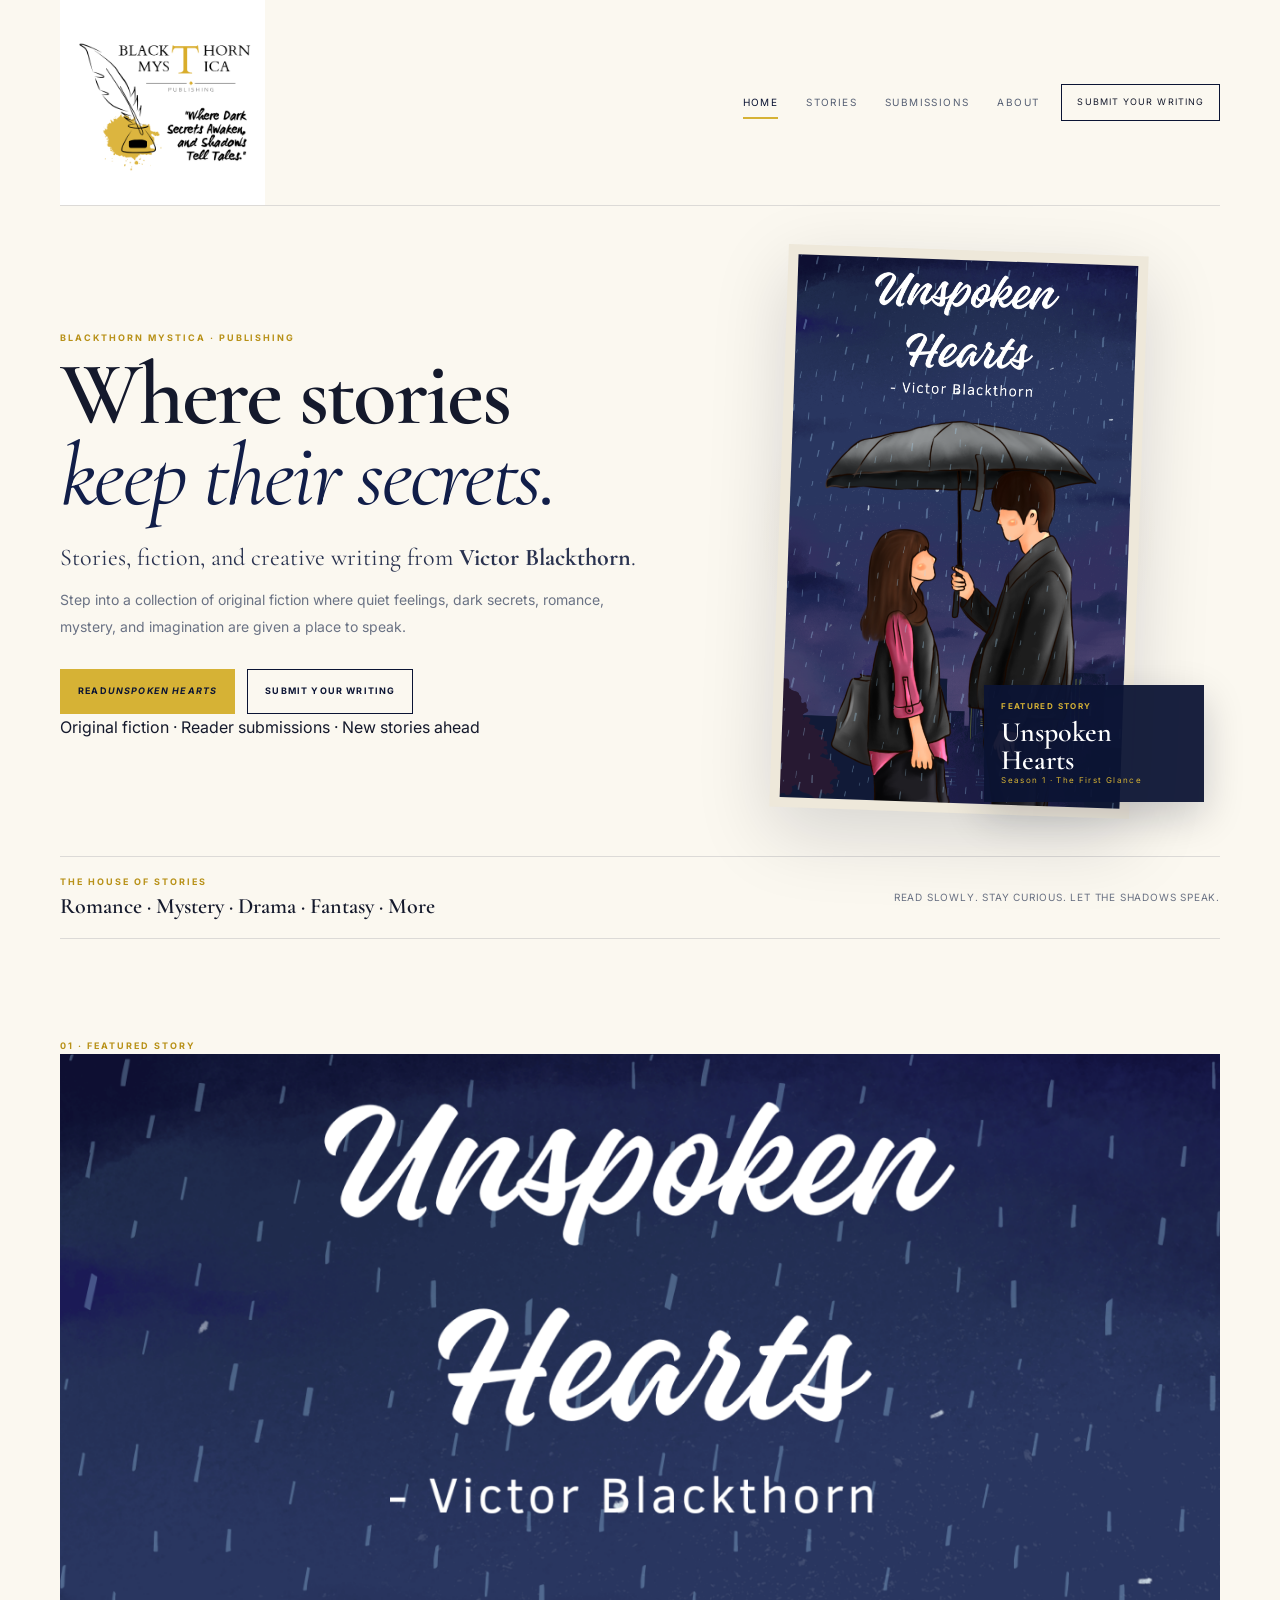
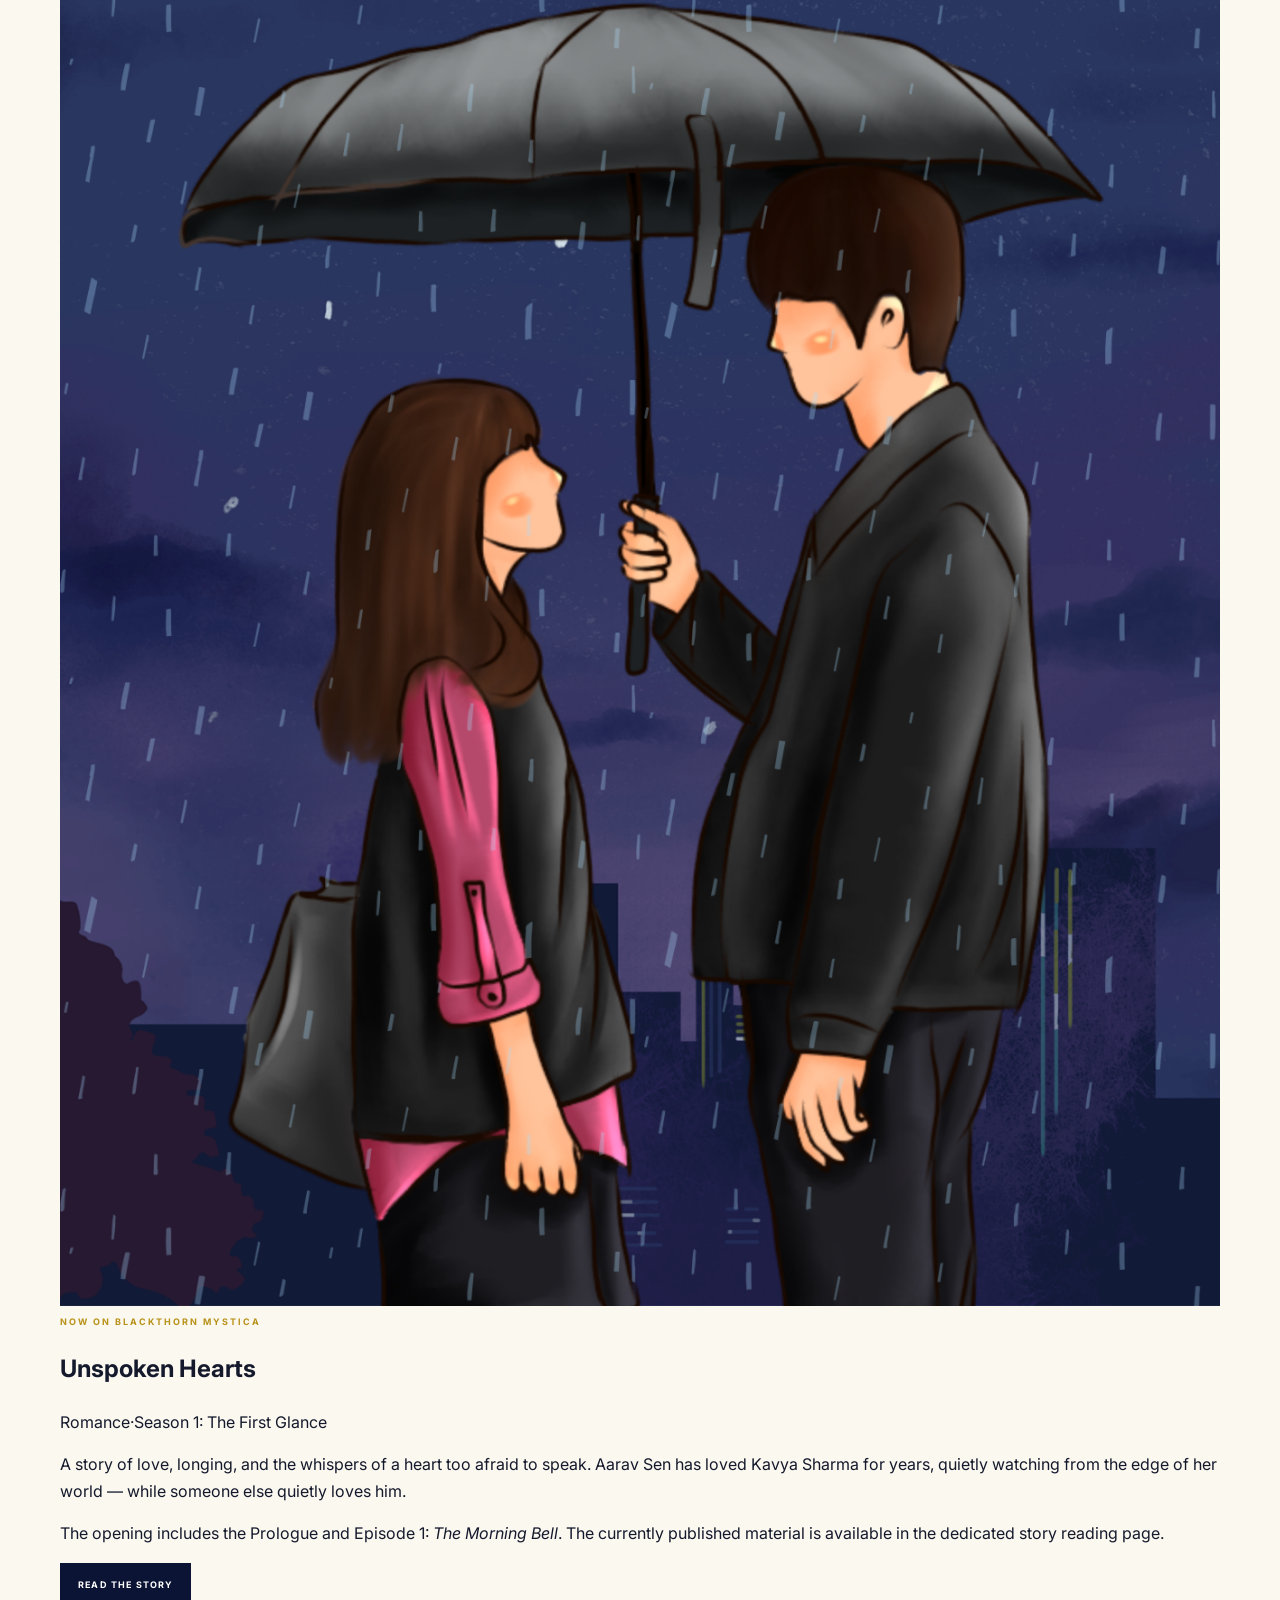
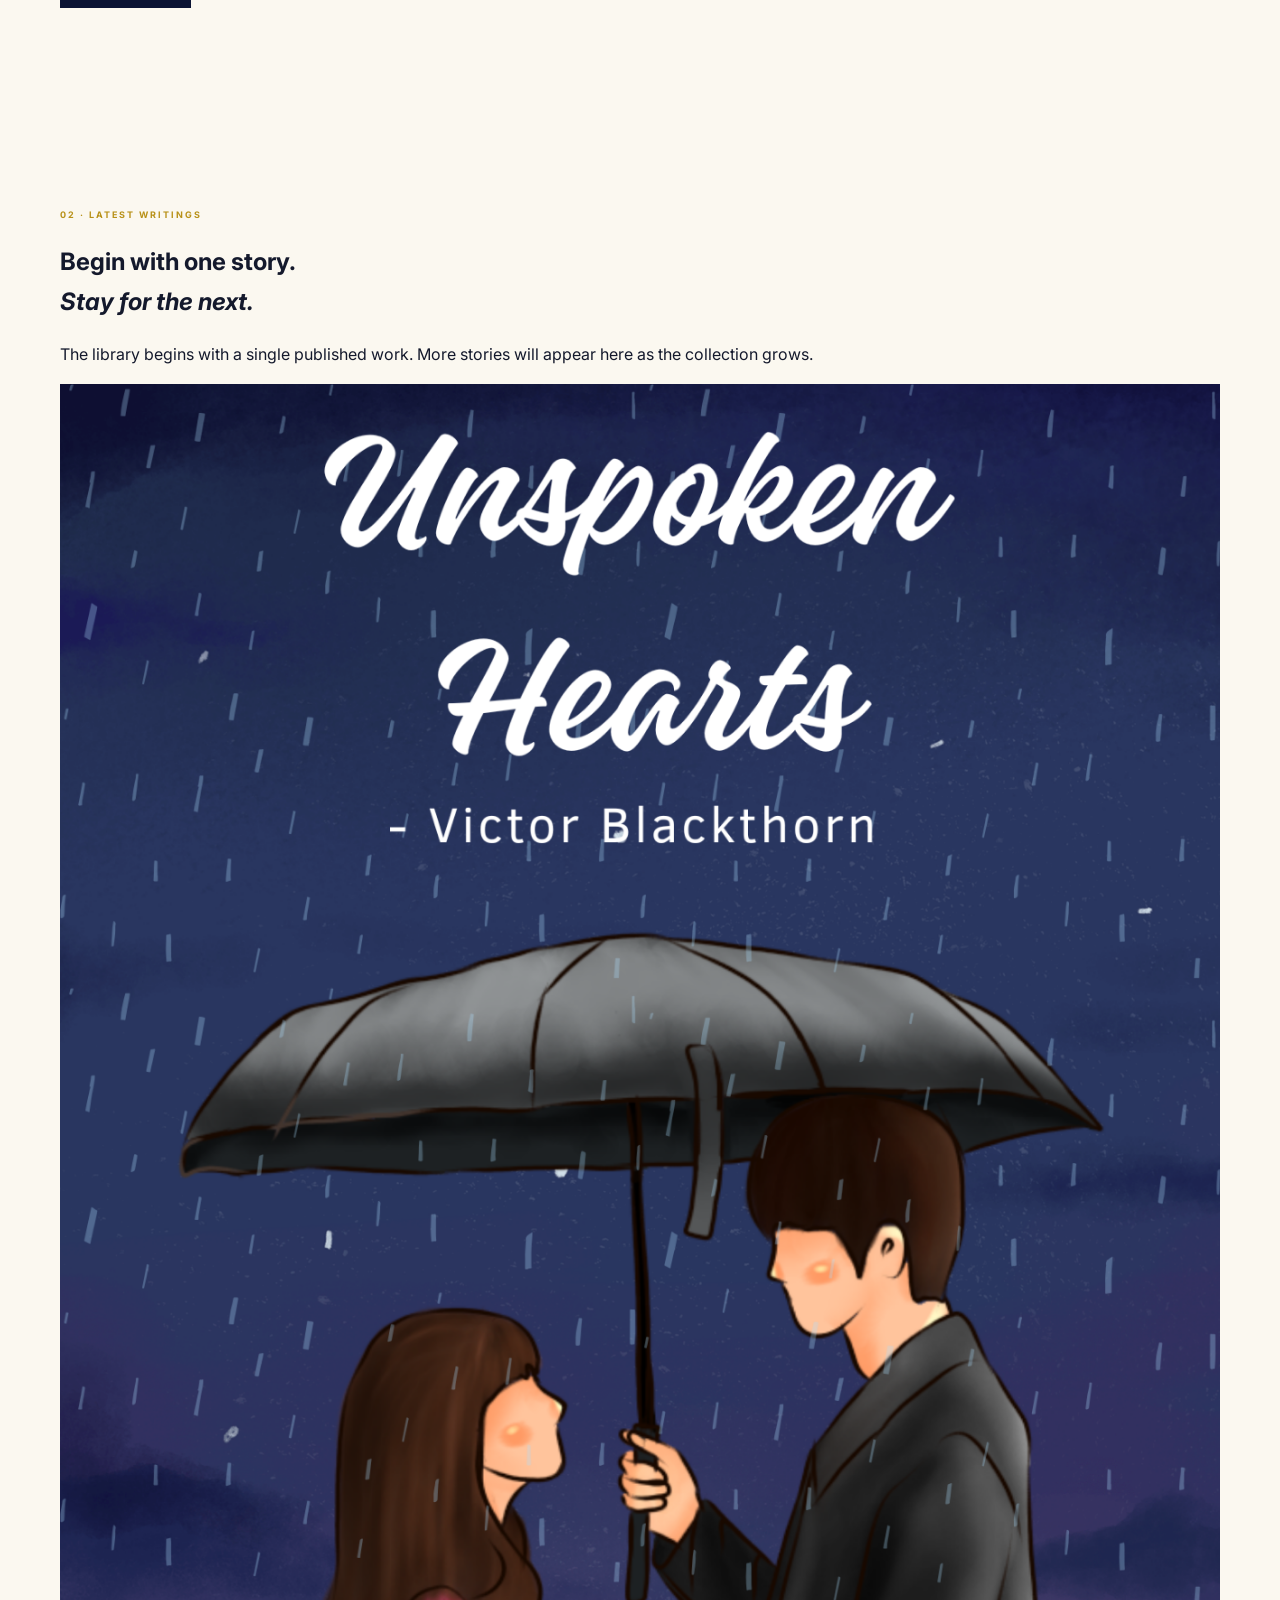
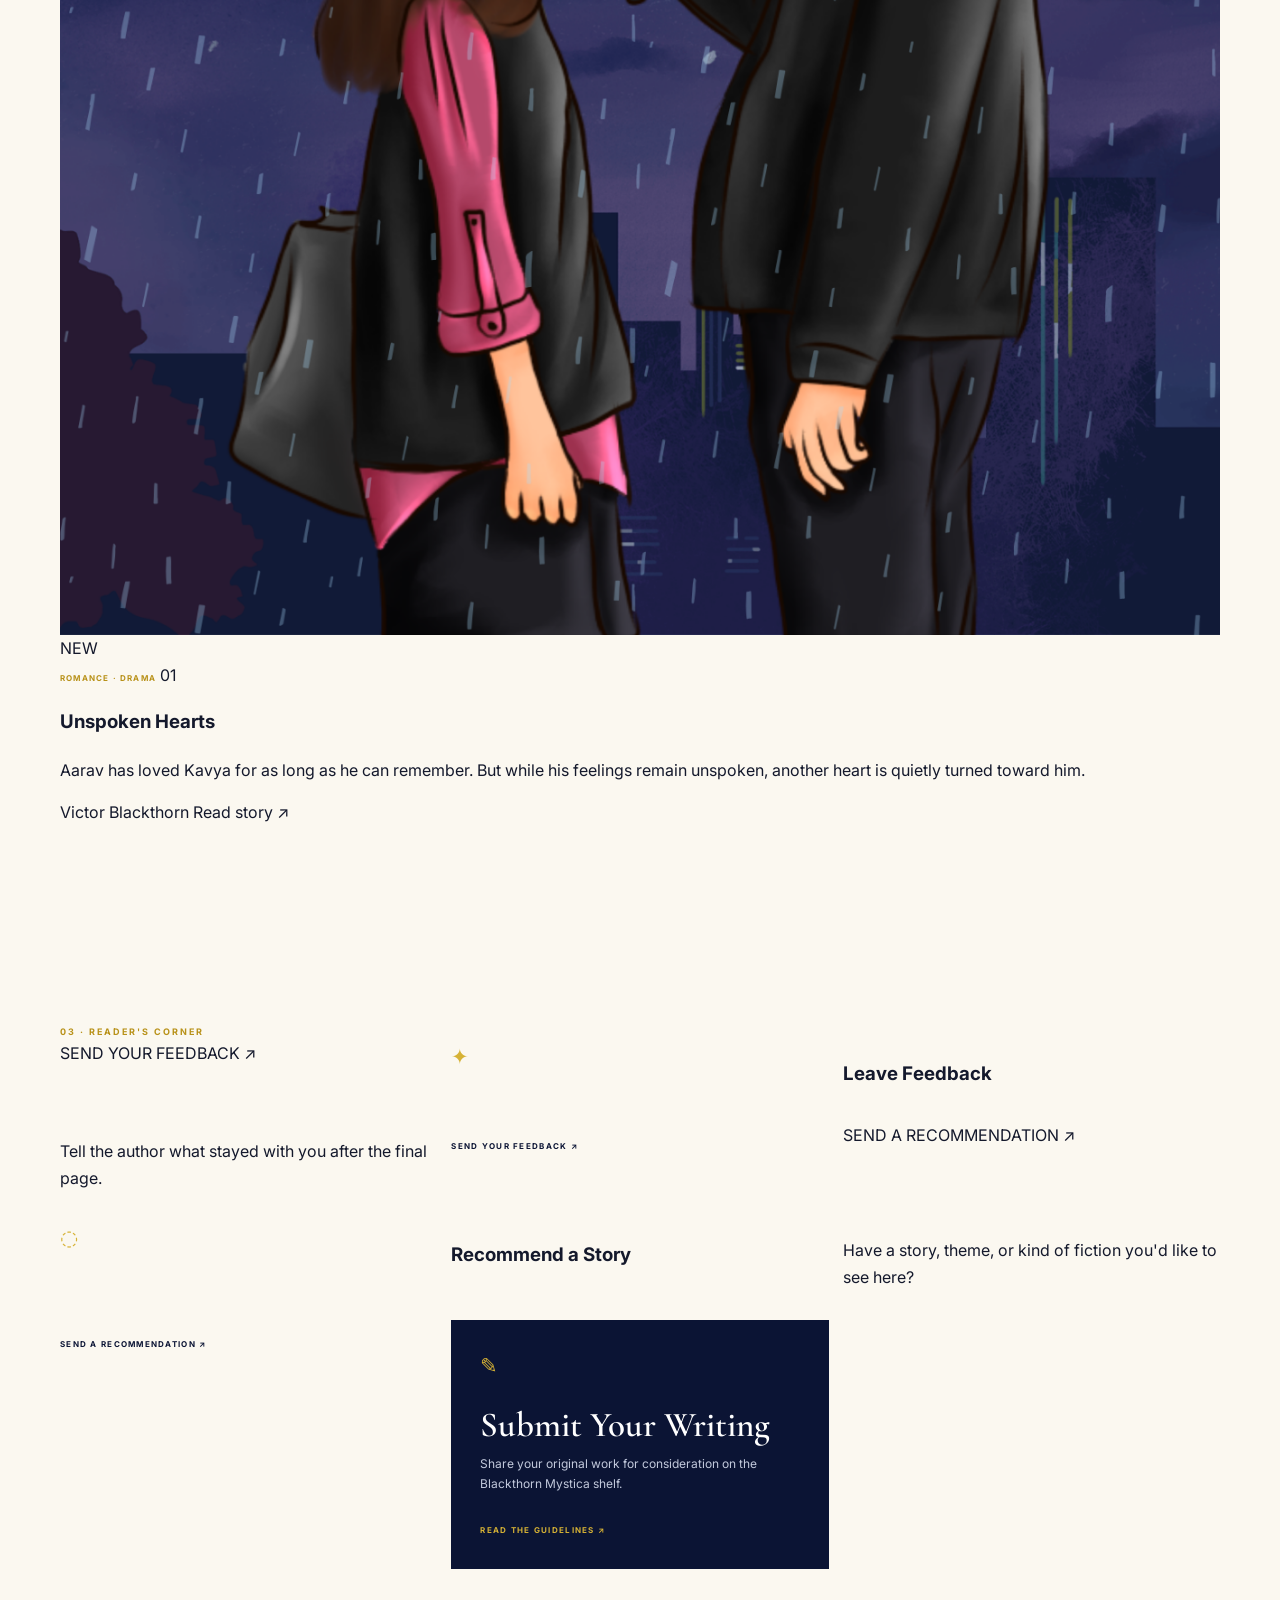
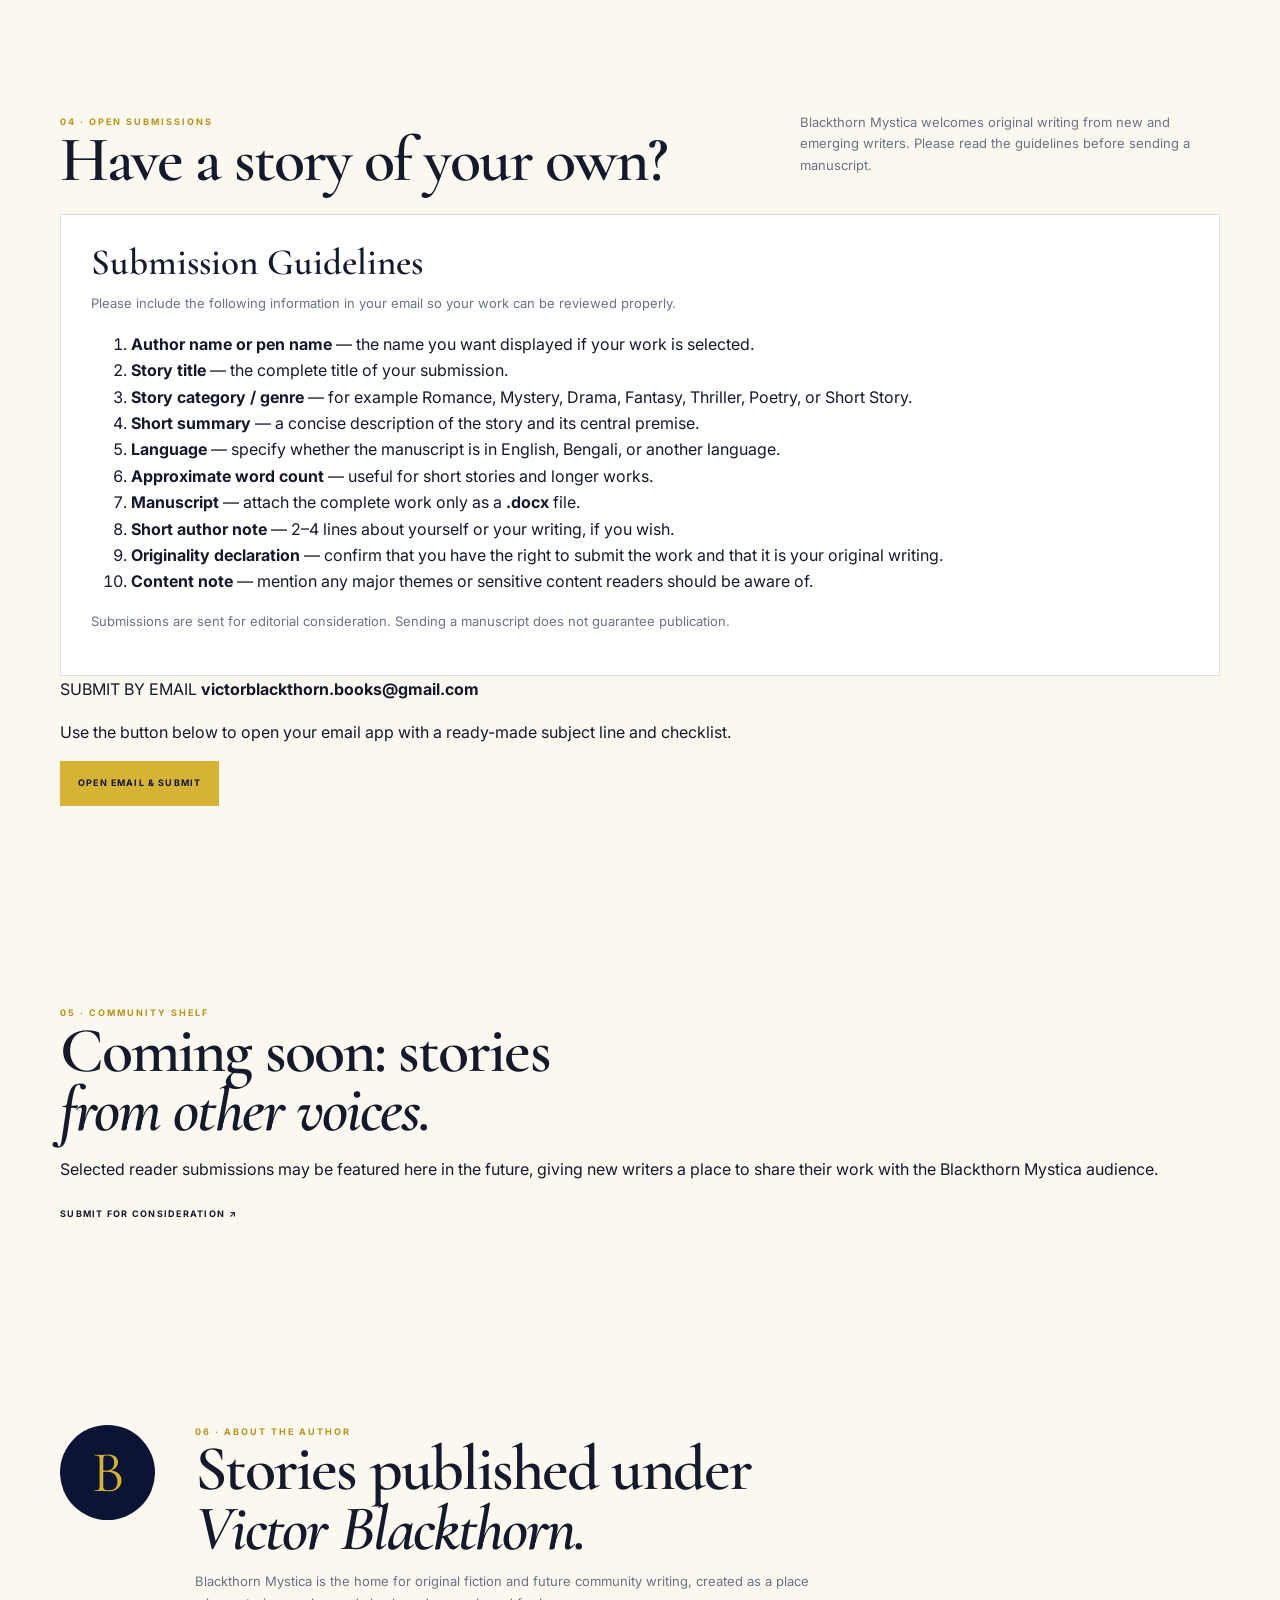
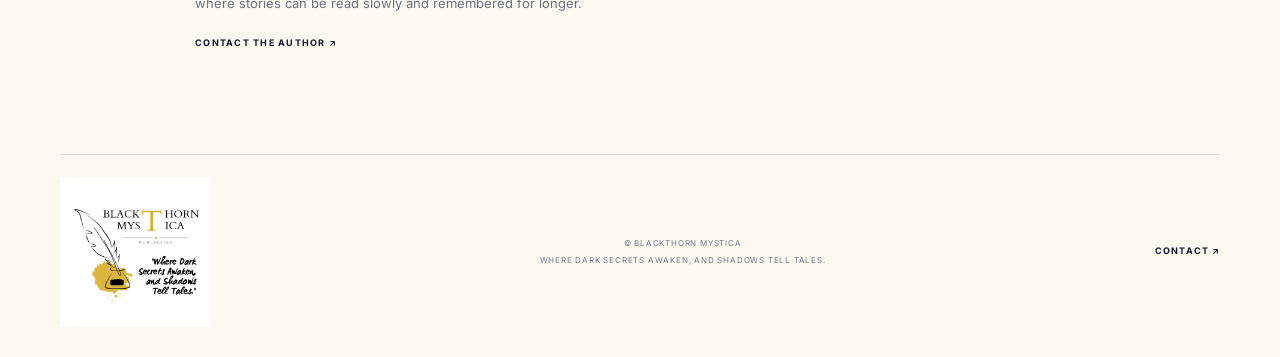
==== commit 96dae82d: "Update Homepage" ====
--- a/index.html
+++ b/index.html
@@ -142,11 +142,11 @@
             <p>Have a story, theme, or kind of fiction you'd like to see here?</p>
             <span class="corner-link">Send a recommendation ↗</span>
           </a>
-          <a class="corner-card featured-corner" href="#submissions">
+          <a class="corner-card featured-corner" href="mailto:victorblackthorn.books@gmail.com?subject=Story%20Submission%20for%20Blackthorn%20Mystica">
             <span class="corner-icon">✎</span>
             <h3>Submit Your Writing</h3>
             <p>Share your original work for consideration on the Blackthorn Mystica shelf.</p>
-           <a class="corner-link" href="mailto:victorblackthorn.books@gmail.com?subject=Story%20Submission%20for%20Blackthorn%20Mystica">Read the guidelines ↗</a>
+           <span class="corner-link">Read the guidelines ↗</span>
           </a>
         </div>
       </section>
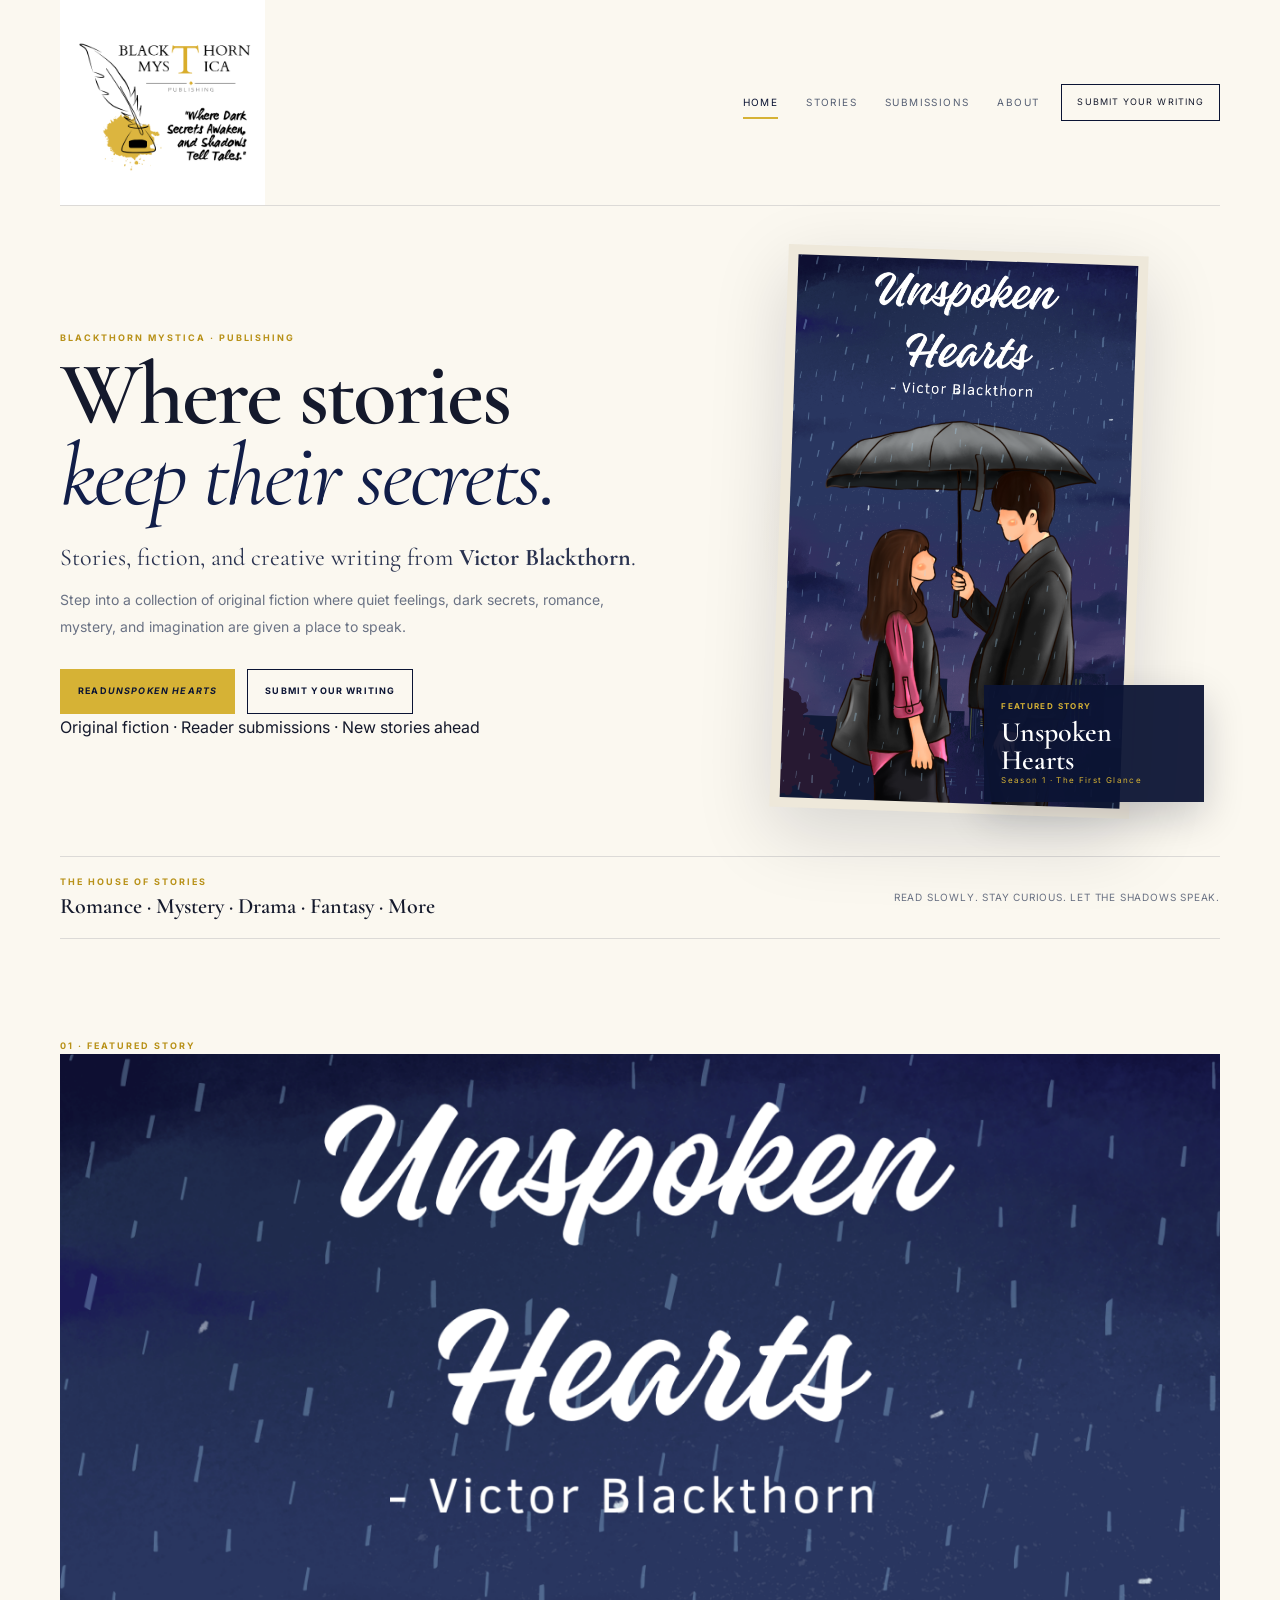
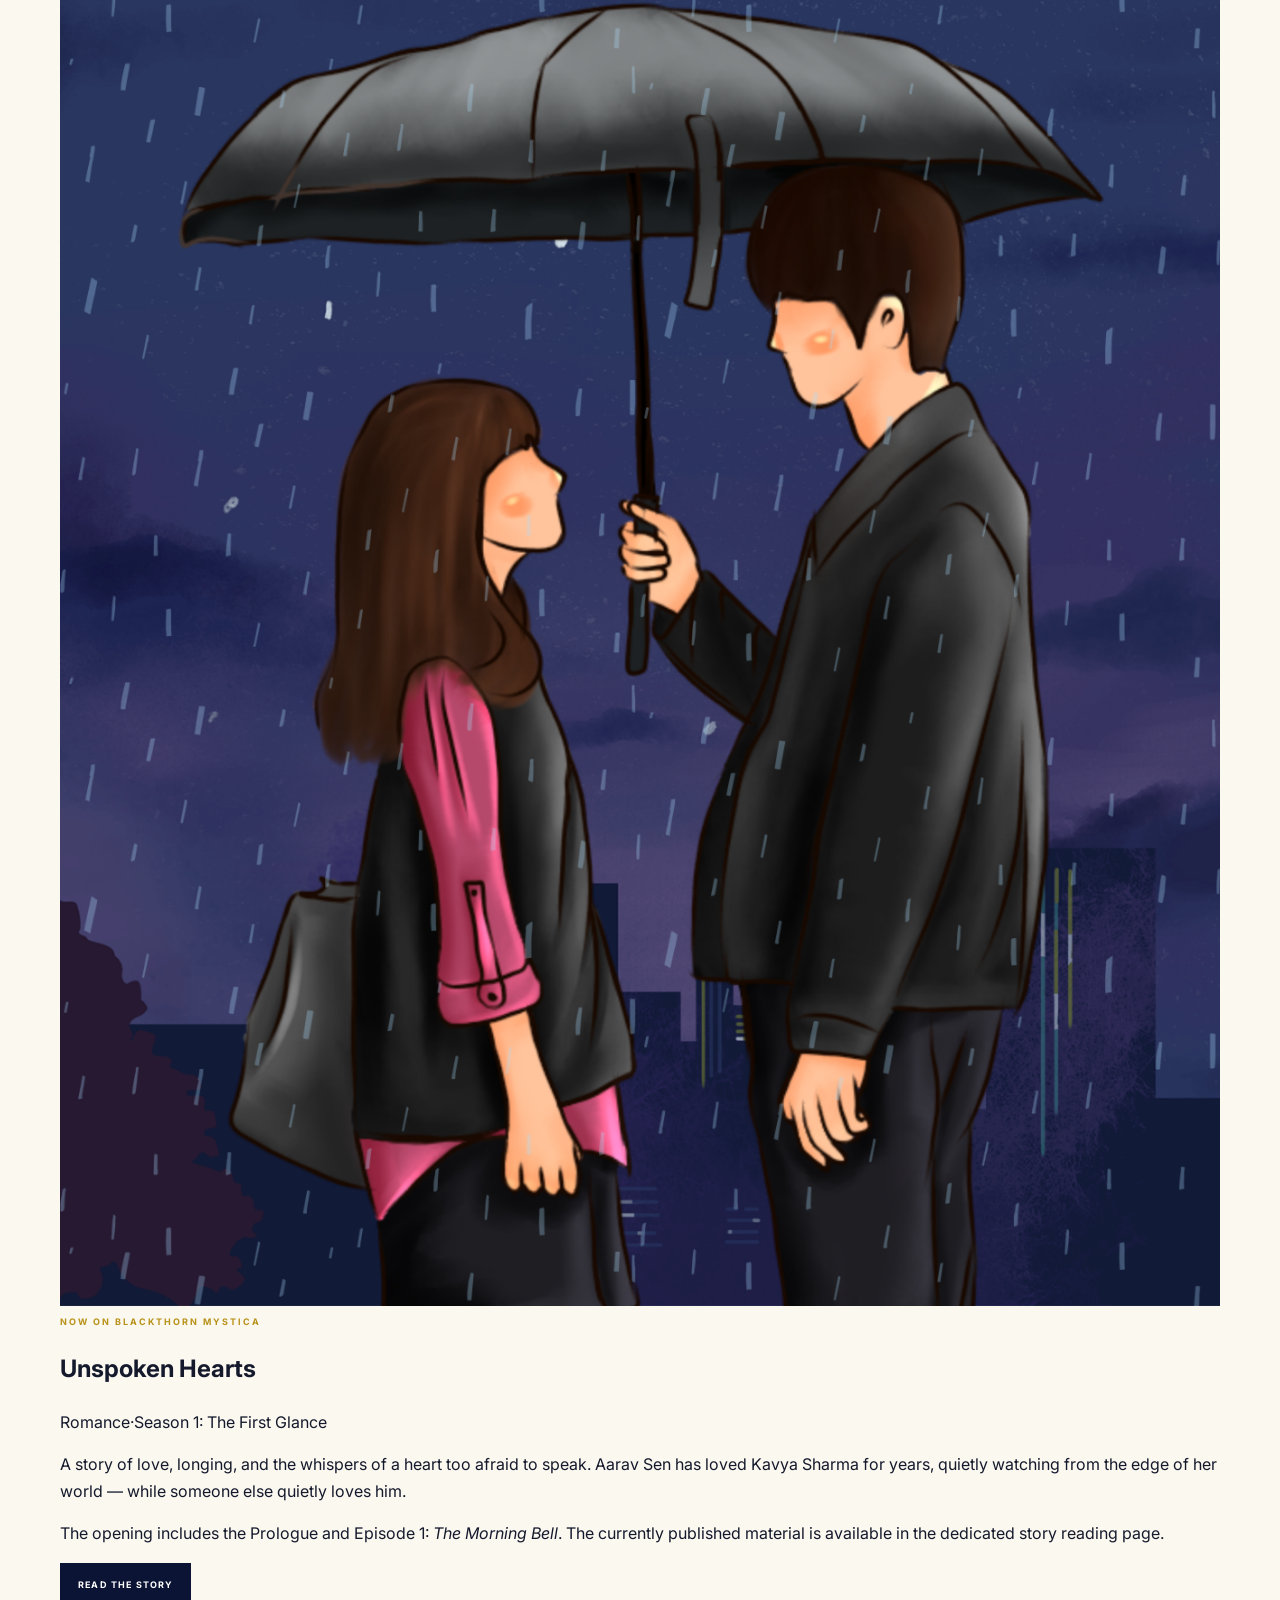
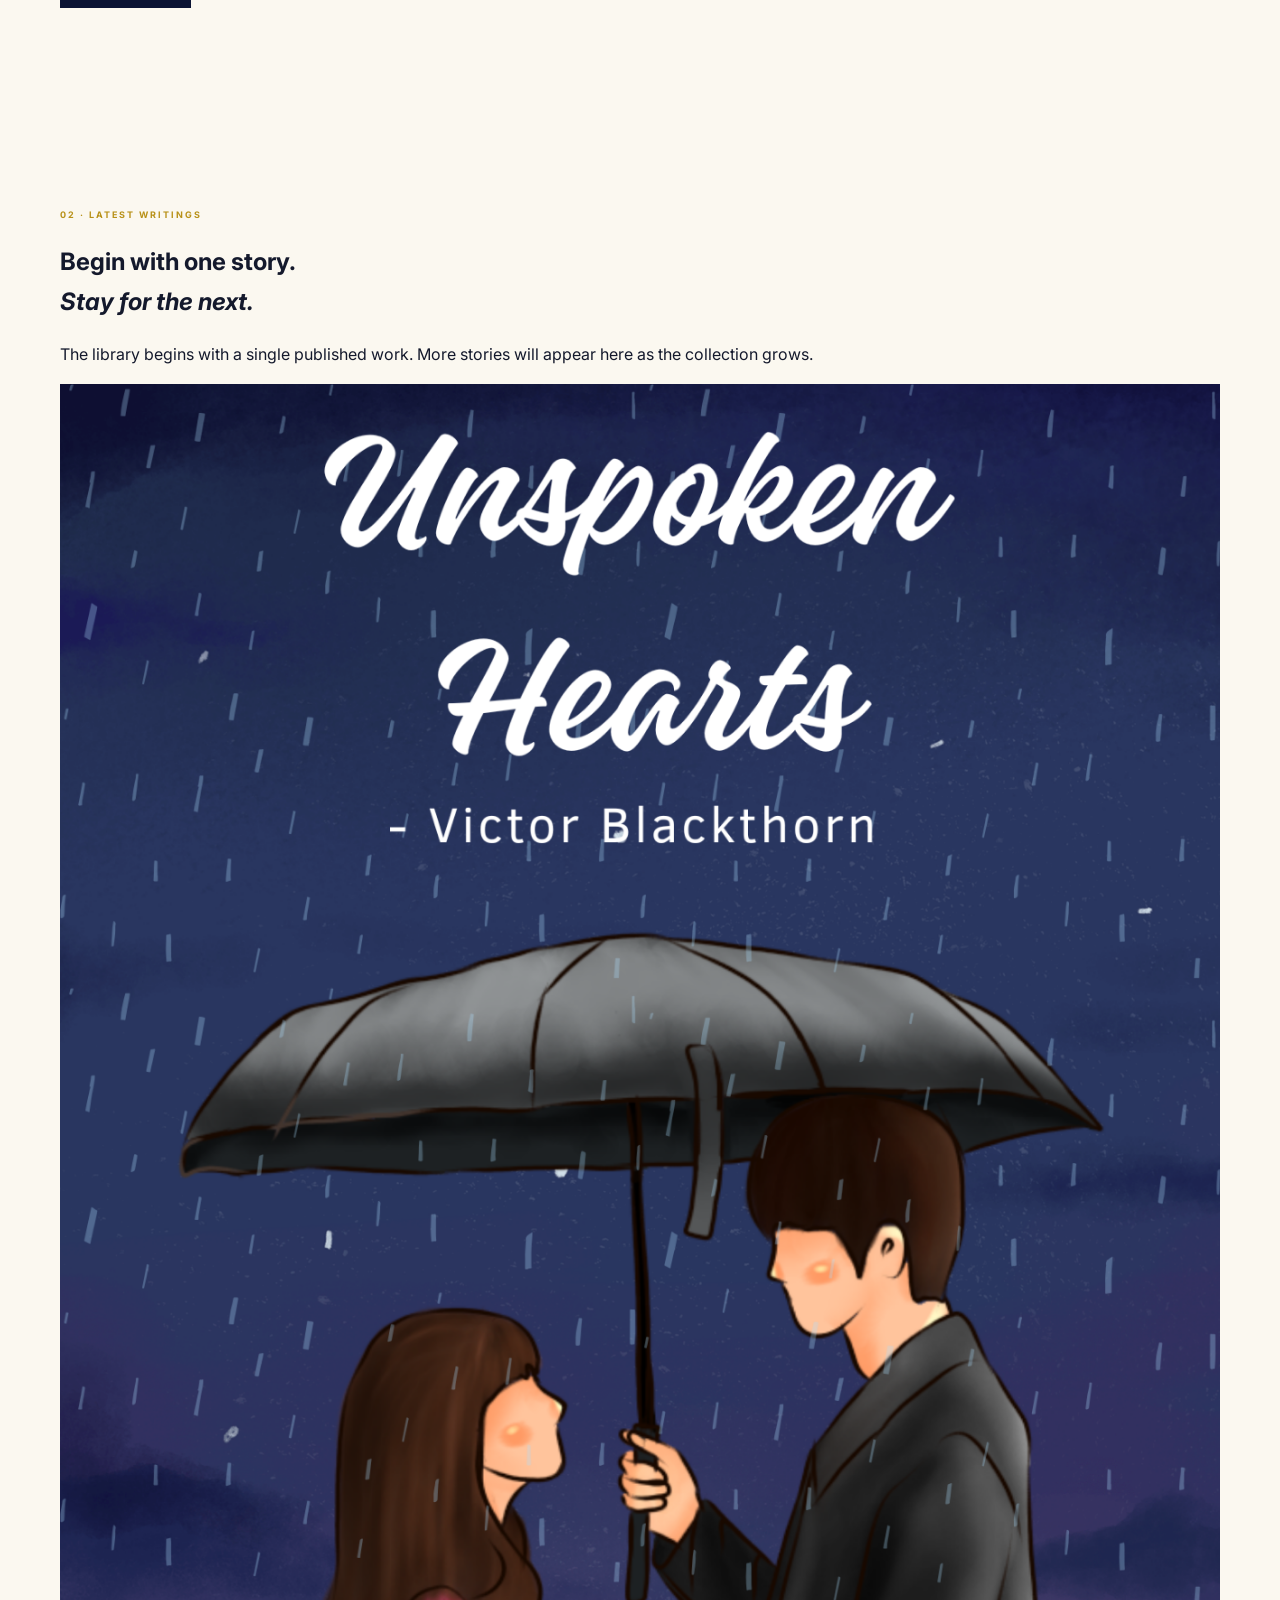
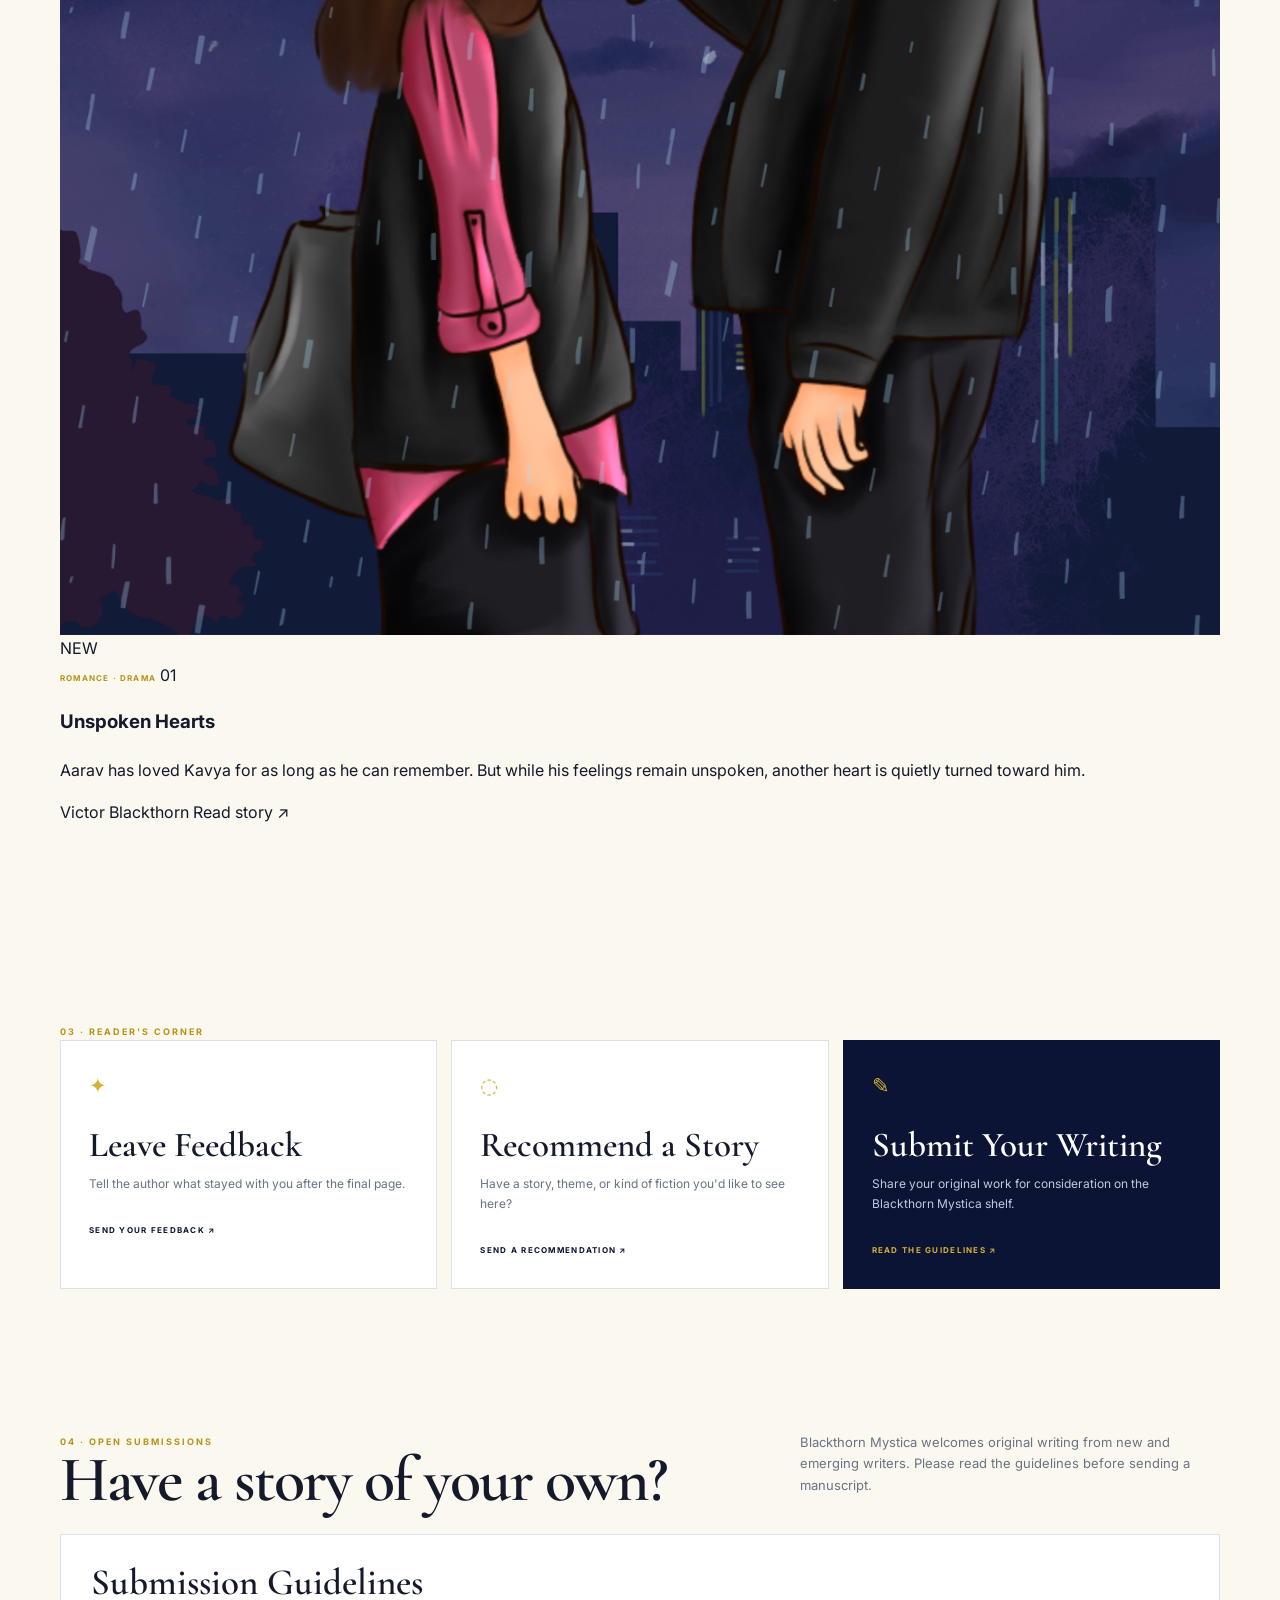
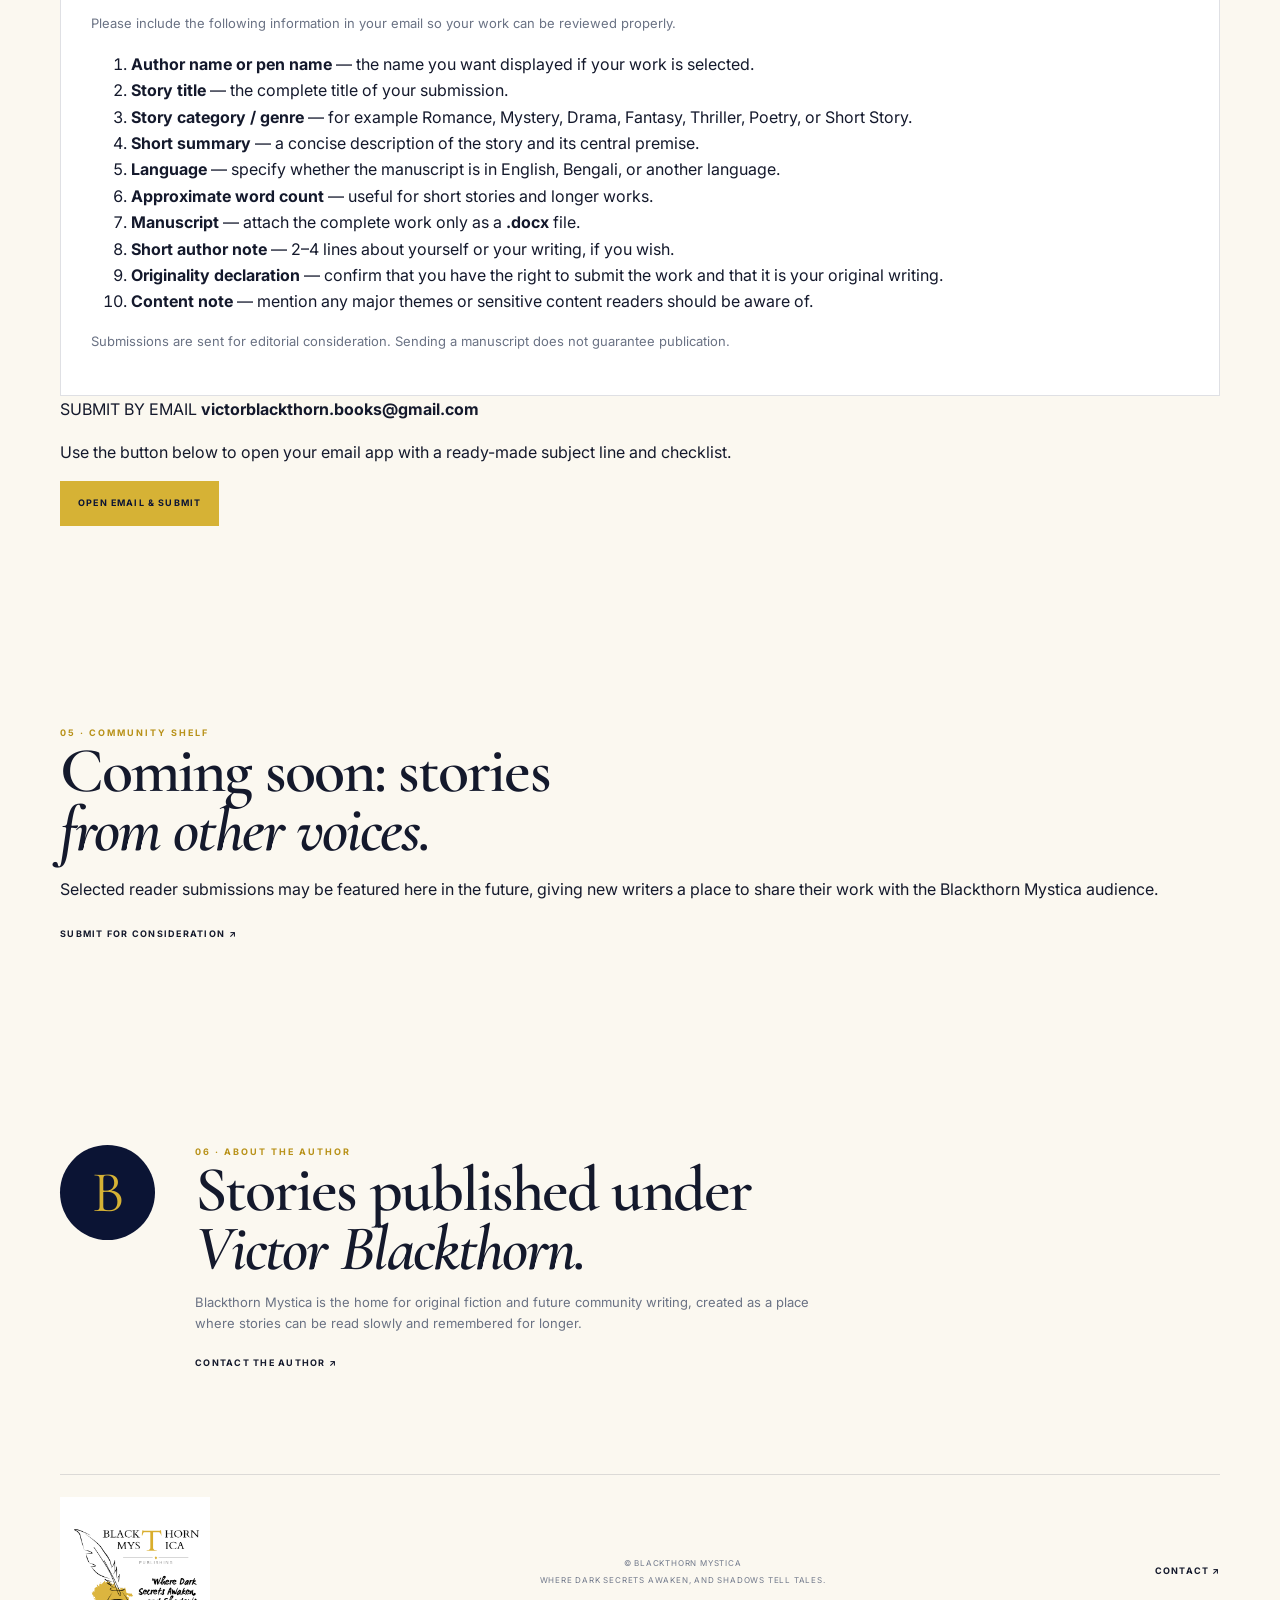
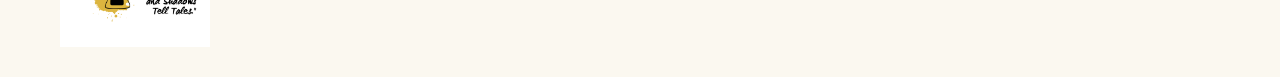
==== commit 70ecf587: "Update Homepage" ====
--- a/index.html
+++ b/index.html
@@ -130,13 +130,13 @@
       <section class="reader-corner section">
         <div class="section-kicker">03 · Reader's Corner</div>
         <div class="corner-grid">
-          <a href="mailto:victorblackthorn.books@gmail.com?subject=Feedback%20for%20Blackthorn%20Mystica">SEND YOUR FEEDBACK ↗</a>
+          <a class="corner-card" href="mailto:victorblackthorn.books@gmail.com?subject=Feedback%20for%20Blackthorn%20Mystica">
             <span class="corner-icon">✦</span>
             <h3>Leave Feedback</h3>
             <p>Tell the author what stayed with you after the final page.</p>
             <span class="corner-link">Send your feedback ↗</span>
           </a>
-          <a href="mailto:victorblackthorn.books@gmail.com?subject=Story%20Recommendation">SEND A RECOMMENDATION ↗</a>
+          <a class="corner-card" href="mailto:victorblackthorn.books@gmail.com?subject=Story%20Recommendation%20-%20Blackthorn%20Mystica">
             <span class="corner-icon">◌</span>
             <h3>Recommend a Story</h3>
             <p>Have a story, theme, or kind of fiction you'd like to see here?</p>
